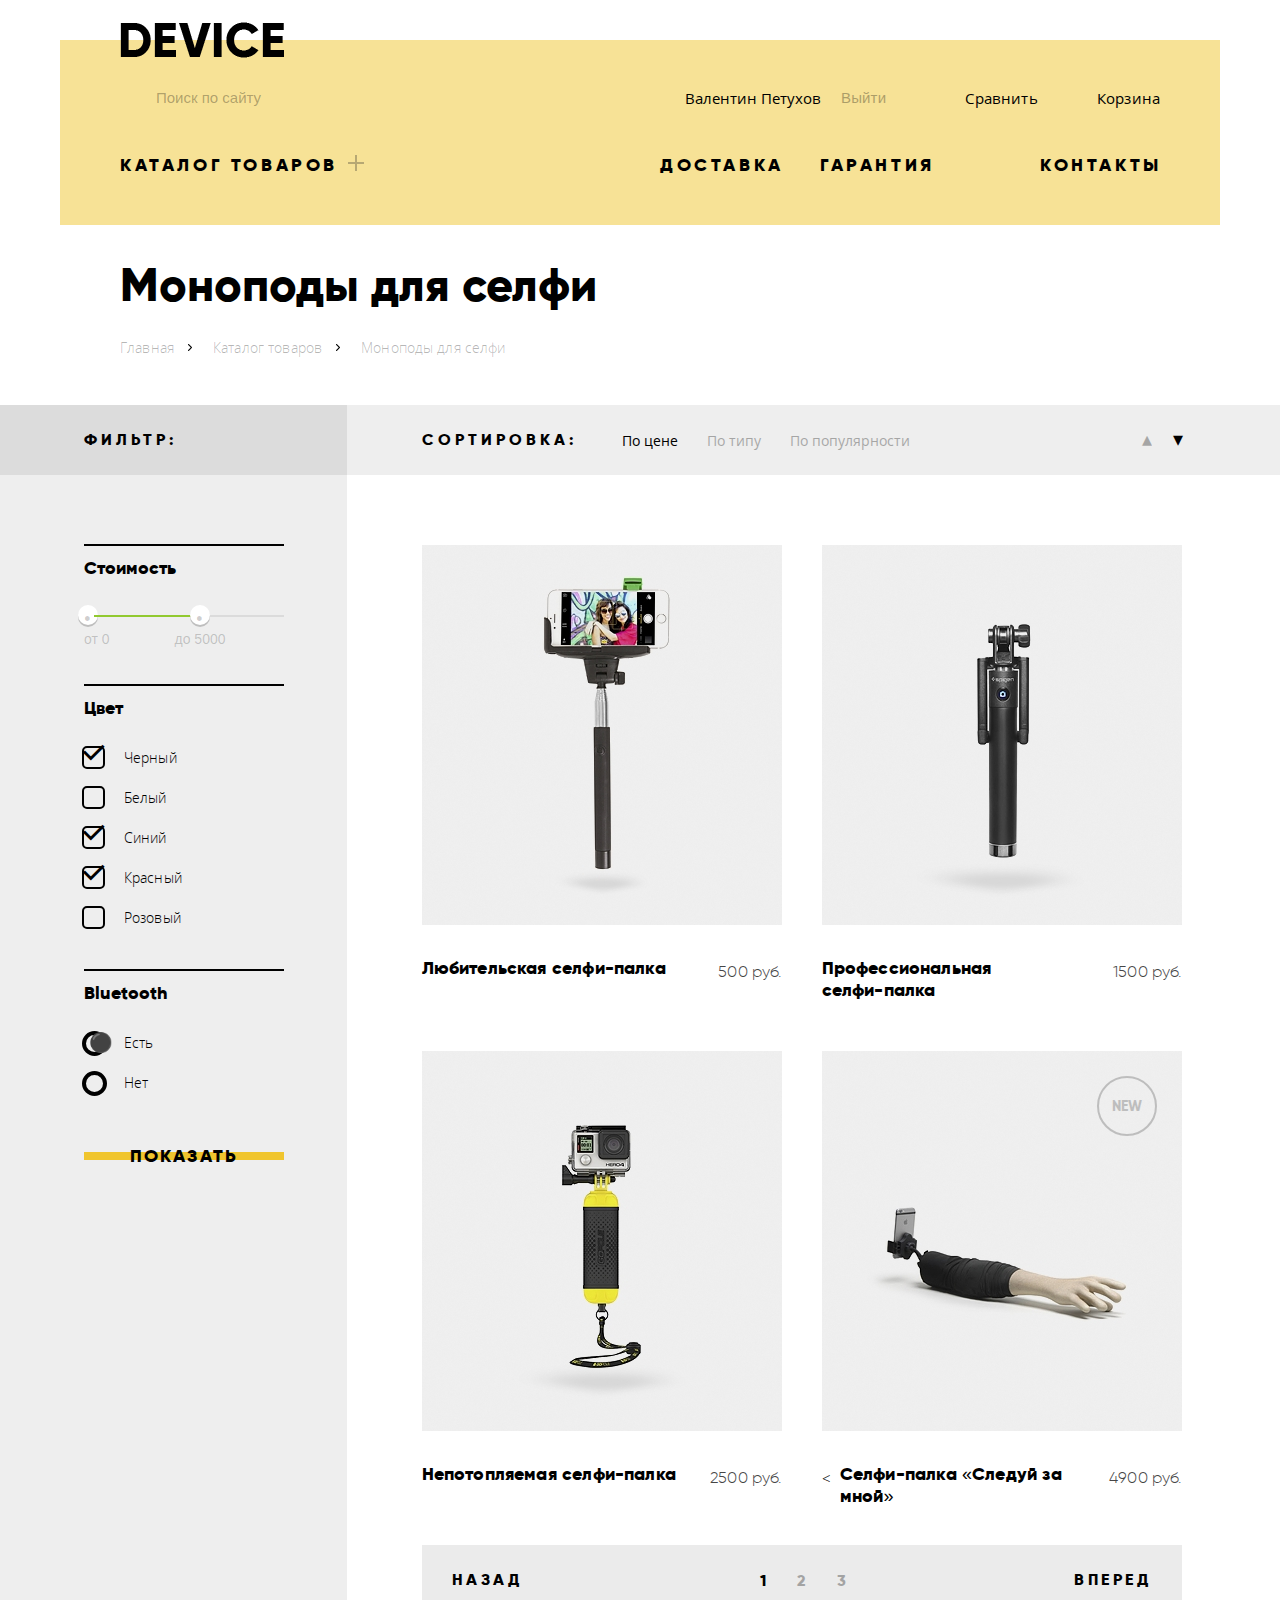
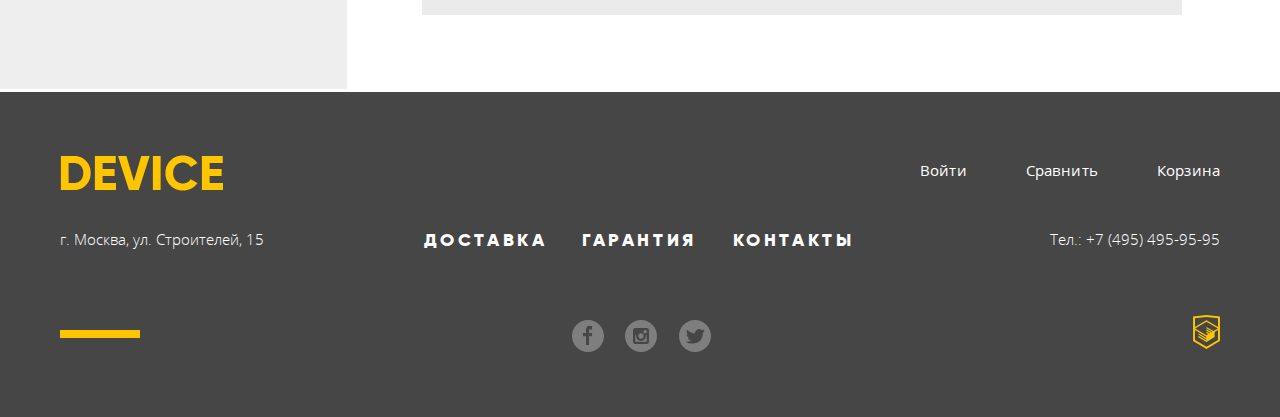
==== catalog.html @ 15ab5bd0 "Подключен минифицированный файл." ====
<!DOCTYPE html>
<html lang="ru">

<head>
  <meta charset="utf-8">
  <link rel="stylesheet" href="css/normalize.css">
  <link rel="stylesheet" href="css/style.min.css">
  <title>Магазин гаджетов "Девайс" каталог</title>
</head>

<body>
  <header class="header">
    <div class="container">
      <div class="color-wrapper">
        <div class="header-logo">
          <a href="index.html" class="header-logo-link"><img class="header-logo-image" src="img/logo.png" width="164" height="36" alt="Магазин Девайс"></a>
        </div>
        <form class="header-search-form" method="get" action="https://echo.htmlacademy.ru">
          <label class="header-search-label visually-hidden">Поиск по сайту</label>
          <input class="header-search-input" type="text" value="" title="Поле ввода для поиска по сайту" placeholder="Поиск по сайту">
          <button class="button header-search-button" type="submit" title="Поиск по сайту">Найти</button>
        </form>
        <div class="user-navigation">
          <a class="user-profile" href="profile.html">Валентин Петухов</a>
          <button class="button button-logout" type="button">Выйти</button>
          <a class="button button-compare" href="compare.html">Сравнить</a>
          <a class="button button-cart" href="cart.html">Корзина</a>
        </div>
        <nav class="navigation">
          <div class="catalog" title="Категории товаров">
            <button class="button catalog-button" type="button">Каталог товаров</button>
            <div class="catalog-wrapper">
              <ul class="catalog-list">
                <li class="catalog-item">
                  <a class="catalog-item-link" href="vr.html">Виртуальная реальность</a>
                </li>
                <li class="catalog--item">
                  <a class="catalog-item-link" href="catalog.html">Моноподы для селфи</a>
                </li>
                <li class="catalog-item">
                  <a class="catalog-item-link" href="action-cameras.html">Экшн-камеры</a>
                </li>
              </ul>
              <ul class="catalog-list">
                <li class="catalog-item">
                  <a class="catalog-item-link" href="fitness.html">Фитнес-браслеты</a>
                </li>
                <li class="catalog-item">
                  <a class="catalog-item-link" href="smart-watch.html">Умные часы</a>
                </li>
              </ul>
              <ul class="catalog-list">
                <li class="catalog-item">
                  <a class="catalog-item-link" href="Kvadrocopters.html">Квадрокоптеры</a>
                </li>
              </ul>
            </div>
          </div>

          <ul class="navigation-list">
            <li class="navigation-item">
              <a class="navigation-item-link" href="delivery.html">Доставка</a>
            </li>
            <li class="navigation-item">
              <a class="navigation-item-link" href="guaranties.html">Гарантия</a>
            </li>
            <li class="navigation-item">
              <a class="navigation-item-link" href="contacts.html">Контакты</a>
            </li>
          </ul>
        </nav>
      </div>
    </div>
  </header>

  <main class="main">
    <div class="container-inner">
      <div class="headling-breadcrumbs">
        <h1 class="visually-hidden">Каталог товаров</h1>
        <h2 class="main-catalog-title">Моноподы для селфи</h2>
        <div class="breadcrumbs">
          <ul class="breadcrumbs-list">
            <li class="breadcrumbs-item">
              <a class="breadcrumbs-link" href="index.html">Главная</a>
            </li>
            <li class="breadcrumbs-item">
              <a class="breadcrumbs-link" href="catalog-products.html">Каталог товаров</a>
            </li>
            <li class="breadcrumbs-item">
              <a class="breadcrumbs-link">Моноподы для селфи</a>
            </li>
          </ul>
        </div>
      </div>
    </div>
    <div class="catalog-inner-container">
      <div class="catalog-inner-wrapper">
        <section class="filter">
          <h2 class="visually-hidden">Фильтр товаров по характеристикам</h2>
          <p class="filter-title">Фильтр:</p>
          <div class="filter-wrapper">
            <form class="filter-form" action="https://echo.htmlacademy.ru">
              <fieldset class="filter-range">
                <legend class="filter-cost">
                  Стоимость
                </legend>
                <button class="button-range button-range-start" type="button">от 0</button>
                <button class="button-range button-range-end" type="button">до 5000</button>
              </fieldset>

              <fieldset class="filter-colors">
                <legend class="filter-feature">Цвет</legend>
                <ul class="filter-colors-list">
                  <li class="filter-colors-item">
                    <input class="filter-colors-input visually-hidden" type="checkbox" id="black" name="color-black" checked>
                    <label class="filter-colors-label" for="black">Черный</label>
                  </li>
                  <li class="filter-colors-item">
                    <input class="filter-colors-input visually-hidden" type="checkbox" id="white" name="color-white">
                    <label class="filter-colors-label" for="white">Белый</label>
                  </li>
                  <li class="filter-colors-item">
                    <input class="filter-colors-input visually-hidden" type="checkbox" id="blue" name="color-blue" checked>
                    <label class="filter-colors-label" for="blue">Синий</label>
                  </li>
                  <li class="filter-colors-item">
                    <input class="filter-colors-input visually-hidden" type="checkbox" id="red" name="color-red" checked>
                    <label class="filter-colors-label" for="red">Красный</label>
                  </li>
                  <li class="filter-colors-item">
                    <input class="filter-colors-input visually-hidden" type="checkbox" id="pink" name="color-pink">
                    <label class="filter-colors-label" for="pink">Розовый</label>
                  </li>
                </ul>
              </fieldset>

              <fieldset class="filter-bluetooth">
                <legend class="filter-feature">Bluetooth</legend>
                <ul class="filter-bt-list">
                  <li class="filter-bt-item">
                    <input class="filter-bt-input visually-hidden" type="radio" id="bt-yes" name="bt" value="yes" checked>
                    <label class="filter-bt-label" for="bt-yes">Есть</label>
                  </li>
                  <li class="filter-bt-item">
                    <input class="filter-bt-input visually-hidden" type="radio" id="bt-no" name="bt" value="no">
                    <label class="filter-bt-label" for="bt-no">Нет</label>
                  </li>
                </ul>
              </fieldset>
              <button class="filter-button button detail-button" type="submit">Показать</button>
            </form>
          </div>
        </section>

        <section class="ranking">
          <h2 class="visually-hidden">Сортировка товаров по условиям</h2>
          <div class="ranking-wrapper">
            <p class="ranking-title">Сортировка:</p>
            <ul class="ranking-list">
              <li class="ranking-item">
                <a class="ranking-link use-range" href="range-cost.php">По цене</a>
              </li>
              <li class="ranking-item">
                <a class="ranking-link" href="range-type.php">По типу</a>
              </li>
              <li class="ranking-item">
                <a class="ranking-link" href="range-popular.php">По популярности</a>
              </li>
            </ul>
            <ul class="ranking-list-type">
              <li class="ranking-item ranking-type-item">
                <a class="ranking-link" href="sort-up.php">&blacktriangle;</a>
              </li>
              <li class="ranking-item ranking-type-item">
                <a class="ranking-link use-range" href="sort-down.php">&blacktriangledown;</a>
              </li>
            </ul>
          </div>
          <div class="products-cards-list">
            <div class="product-card">
              <div class="product-photo-container">
                <img class="product-photo-image" src="img/item-1.jpg" width="360" height="380" alt="Любительская селфи-палка">
                <ul class="product-to-container">
                  <li class="product-item-button">
                    <button type="button" class="product-to-cart button detail-button">В корзину</button>
                  </li>
                  <li class="product-item-button">
                    <button type="button" class="product-to-range button">Добавить к сравнению</button>
                  </li>
                </ul>
              </div>
              <div class="product-link">
                <a class="product-name" href="amateur-selfie-st.html">Любительская селфи-палка</a>
                <strong class="product-cost" title="Цена:">500 руб.</strong>
              </div>
            </div>

            <div class="product-card">
              <div class="product-photo-container">
                <img class="product-photo-image" src="img/item-2.jpg" width="360" height="380" alt="Профессиональная селфи-палка">
                <ul class="product-to-container">
                  <li class="product-item-button">
                    <button type="button" class="product-to-cart button detail-button">В корзину</button>
                  </li>
                  <li class="product-item-button">
                    <button type="button" class="product-to-range button">Добавить к сравнению</button>
                  </li>
                </ul>
              </div>
              <div class="product-link" href="pro-slefie-st.html">
                <a class="product-name" href="pro-selfie-st.html">Профессиональная <br>селфи-палка</a>
                <strong class="product-cost" title="Цена:">1500 руб.</strong>
              </div>
            </div>

            <div class="product-card">
              <div class="product-photo-container">
                <img class="product-photo-image" src="img/item-3.jpg" width="360" height="380" alt="Непотопляемая селфи-палка">
                <ul class="product-to-container">
                  <li class="product-item-button">
                    <button type="button" class="product-to-cart button detail-button">В корзину</button>
                  </li>
                  <li class="product-item-button">
                    <button type="button" class="product-to-range button">Добавить к сравнению</button>
                  </li>
                </ul>
              </div>
              <div class="product-link" href="water-selfie-st.html">
                <a class="product-name" href="water-selfie-st.html">Непотопляемая селфи-палка</a>
                <strong class="product-cost" title="Цена:">2500 руб.</strong>
              </div>
            </div>

            <div class="product-card product-new">
              <div class="product-photo-container">
                <img class="product-photo-image" src="img/item-4.jpg" width="360" height="380" alt="Селфи-палка Следуй за мной">
                <ul class="product-to-container">
                  <li class="product-item-button">
                    <button type="button" class="product-to-cart button detail-button">В корзину</button>
                  </li>
                  <li class="product-item-button">
                    <button type="button" class="product-to-range button">Добавить к сравнению</button>
                  </li>
                </ul>
              </div>
              <div class="product-link" href="hand-selfie-st.html">
                <<a class="product-name" href="hand-selfie-st.html">Селфи-палка &#171;Следуй за мной&#187;</a>
                <strong class="product-cost" title="Цена:">4900 руб.</strong>
              </div>
            </div>
          </div>

          <div class="paginator">
            <a class="paginator-prev" href="prev-page.php" title="Перейти на предыдущую страницу">Назад</a>
            <ul class="paginator-pages">
              <li class="paginator-page page-one">
                <a href="selfie-catalog-1.php">1</a>
              </li>
              <li class="paginator-page page-two">
                <a href="selfie-catalog-2.php">2</a>
              </li>
              <li class="paginator-page page-three">
                <a href="selfie-catalog-3.php">3</a>
              </li>
            </ul>
            <a class="paginator-next" href="next-page.php" title="Перейти на следующую страницу">Вперед</a>
          </div>
        </section>
      </div>
    </div>

  </main>
  <footer class="footer">
    <div class="container">
      <div class="footer-user-navigation">
        <img class="logo-img-yellow" src="img/logo-yellow.png" width="163" height="36" alt="Магазин Девайс">
        <ul class="footer-user-navigation-list">
          <li class="footer-user-navigation-item"><a class="button button-login" href="login.html">Войти</a></li>
          <li class="footer-user-navigation-item"><a class="button button-compare" href="compare.html">Сравнить</a></li>
          <li class="footer-user-navigation-item"><a class="button button-cart" href="cart.html">Корзина</a></li>
        </ul>
      </div>

      <div class="footer-contacts-services">
        <span class="footer-adress">г. Москва, ул. Строителей, 15</span>
        <ul class="footer-service-navigation-list">
          <li class="footer-service-navigation-item"><a class="navigation-link" href="delivery.html">Доставка</a></li>
          <li class="footer-service-navigation-item"><a class="navigation-link" href="guaranties.html">Гарантия</a></li>
          <li class="footer-service-navigation-item"><a class="navigation-link" href="contacts.html">Контакты</a></li>
        </ul>
        <span class="footer-phone">Тел.: +7 (495) 495-95-95</span>
      </div>

      <section class="footer-social">
        <h2 class="social-title visually-hidden">Мы в соц. сетях</h2>
        <ul class="social-items">
          <li class="social-item">
            <a class="social-link" href="#"><svg xmlns="http://www.w3.org/2000/svg" width="32" height="32" viewBox="0 0 32 32"><path fill="#FFF" d="M16 0C7.164 0 0 7.163 0 16s7.164 16 16 16c8.837 0 16-7.164 16-16S24.837 0 16 0zm4.062 9.455h-3.021v3.444h3.021v3.445h-3.021v8.61H14.02v-8.61H11v-3.445h3.021V9.455c0-1.902 1.353-3.445 3.021-3.445h3.021v3.445z"/></svg><span class="visually-hidden">facebook</span></a>
          </li>
          <li class="social-item">
            <a class="social-link" href="#"><svg xmlns="http://www.w3.org/2000/svg" width="32" height="32" viewBox="0 0 32 32"><g fill="#FFF"><path d="M20.916 16a4.938 4.938 0 1 1-9.877 0c0-.394.051-.773.138-1.14h-.897v6.838h11.396V14.86h-.897c.086.367.137.746.137 1.14z"/><path d="M15.978 18.659c1.466 0 2.659-1.193 2.659-2.659s-1.193-2.659-2.659-2.659c-1.466 0-2.659 1.193-2.659 2.659s1.192 2.659 2.659 2.659zM18.637 10.302h3.039v3.039h-3.039z"/><path d="M16 0C7.164 0 0 7.164 0 16c0 8.837 7.164 16 16 16 8.837 0 16-7.163 16-16 0-8.836-7.163-16-16-16zm7.955 21.698a2.285 2.285 0 0 1-2.279 2.279H10.279A2.285 2.285 0 0 1 8 21.698V10.302a2.286 2.286 0 0 1 2.279-2.279h11.396a2.286 2.286 0 0 1 2.279 2.279v11.396z"/></g></svg><span class="visually-hidden">instagram</span></a>
          </li>
          <li class="social-item">
            <a class="social-link" href="#"><svg xmlns="http://www.w3.org/2000/svg" width="32" height="32" viewBox="0 0 32 32"><path fill="#FFF" d="M16 0C7.164 0 0 7.164 0 16c0 8.837 7.164 16 16 16 8.837 0 16-7.163 16-16 0-8.836-7.163-16-16-16zm7.944 12.809c-.251 6.516-3.463 10.832-10.992 10.702h-.486c-.447 0-4.543-.443-5.344-1.823 2.479.19 4.247-.406 5.12-1.136-1.048-.289-2.923-.461-3.251-2.848.384.104.618.221 1.299.113-1.307-.824-2.758-1.519-2.679-3.643.311.317 1.164.518 1.46.457-.768-.233-2.149-3.244-.974-4.781 1.984 1.79 4.075 3.482 7.804 3.643.227-2.214 1.24-3.699 3.168-4.325 1.84-.479 3.255.26 3.901 1.138.737-.224 1.453-.466 2.193-.685-.004.833-.569 1.463-.935 1.709.747.165 1.423-.475 1.423-.475-.184.963-1.094 1.725-1.707 1.954z"/></svg><span class="visually-hidden">twiter</span></a>
          </li>
        </ul>
        <a class="social-link-htmlAcademy" href="https://htmlacademy.ru/intensive/htmlcss"><img class="social-image-htmlAcademy" width="27" height="34" src="img/logo-html.svg" alt="Лендинг интенсива «Базовый HTML и CSS в htmlAcademy"></a>
      </section>
    </div>
  </footer>
</body>

</html>
---- css/style.min.css ----
.filter,.footer .container,.services-content{-webkit-box-direction:normal}@font-face{font-weight:400;font-style:normal;font-family:'open sans';src:url(../fonts/web/opensans.woff2) format('woff2');src:url(../fonts/web/opensans.woff) format('woff')}@font-face{font-weight:300;font-style:normal;font-family:'open sans';src:url(../fonts/web/opensanslight.woff2) format('woff2');src:url(../fonts/web/opensanslight.woff) format('woff')}@font-face{font-weight:400;font-style:normal;font-family:Gilroy-ExtraBold;src:url(../fonts/web/gilroyextrabold.woff2) format('woff2');src:url(../fonts/web/gilroyextrabold.woff) format('woff')}@font-face{font-weight:300;font-style:normal;font-family:Gilroy-Light;src:url(../fonts/web/gilroylight.woff2) format('woff2');src:url(../fonts/web/gilroylight.woff) format('woff')}html{-webkit-box-sizing:border-box;box-sizing:border-box}*,:after,:before{-webkit-box-sizing:inherit;box-sizing:inherit}body{min-width:1200px;font-weight:300;font-size:15px;font-family:'open sans',Arial,sans-serif;line-height:30px}a{background-position:0 16px;color:#000;text-decoration:none}a:hover{opacity:.6}a:focus{opacity:.3}a:hover.detail-button{opacity:1}ul{list-style:none}.visually-hidden{position:absolute;overflow:hidden;clip:rect(0 0 0 0);margin:-1px;padding:0;width:1px;height:1px;border:0}.detail-button,.filter-title,.navigation-link,.paginator,.product-new::after,.ranking-title{text-transform:uppercase}.button{position:relative;padding:0;border:none;background-color:transparent;background-position:center;letter-spacing:.15px;line-height:36px;cursor:pointer}.detail-button{position:relative;z-index:1;display:block;margin-bottom:10px;padding:5px;min-width:220px;text-align:center;word-wrap:break-word;letter-spacing:2.15px;font-weight:400;font-size:18px;font-family:Gilroy-ExtraBold,'Arial Bold',sans-serif}.detail-button:before{position:absolute;top:0;right:0;bottom:0;left:0;z-index:-1;margin:auto;width:100%;height:8px;background:#f0c52e;content:''}.detail-button:hover::before{padding-top:5px;padding-bottom:5px;height:40px;background-repeat:repeat}.detail-button:active{color:rgba(0,0,0,.3)}.header{margin-top:40px}.color-wrapper,.container{display:-webkit-box;display:-ms-flexbox;display:flex;-ms-flex-wrap:wrap;flex-wrap:wrap;-webkit-box-pack:justify;-ms-flex-pack:justify;justify-content:space-between;margin:0 auto;padding-right:20px;padding-left:20px;min-height:170px;width:1200px}.color-wrapper{width:1160px;background-color:rgba(240,197,46,.5)}.header-logo{margin-top:-18px;margin-bottom:-20px;margin-left:40px;width:100%}.header-search-form{position:relative;margin-left:40px;min-width:440px}.header-search-input{padding-top:2px;padding-left:36px;height:42px;border:none;border-bottom:2px solid transparent;background-color:rgba(240,197,46,0);font-family:'open sans light',Arial,sans-serif;line-height:30px}.catalog-button,.navigation-list,.slide-tagline{font-weight:400;font-family:Gilroy-ExtraBold,'Arial Bold',sans-serif}.header-search-form::before{position:absolute;top:8px;left:3px;content:url('data:image/svg+xml;utf8, <svg xmlns="http://www.w3.org/2000/svg" width="16" height="16" viewBox="0 0 16 16"><path fill="#272525" d="M15.7 14.3l-3.104-3.104A6.979 6.979 0 0 0 14 7a7 7 0 1 0-7 7 6.963 6.963 0 0 0 4.193-1.404L14.3 15.7c.185.184.38.3.7.3a1 1 0 0 0 1-1 .93.93 0 0 0-.3-.7zM2 7c0-2.762 2.238-5 5-5s5 2.238 5 5-2.238 5-5 5-5-2.238-5-5z"/></svg>')}.header-search-input:focus{width:412px;outline:0;border:none;border-bottom:2px solid #000}.header-search-input::-webkit-input-placeholder{color:rgba(0,0,0,.3)}.header-search-input:hover::-webkit-input-placeholder{color:rgba(0,0,0,.6)}.header-search-input:focus::-webkit-input-placeholder{color:rgba(0,0,0,1)}.header-search-button{opacity:0}.header-search-input:focus+.header-search-button{position:absolute;top:-5px;margin-left:0;width:83px;height:47px;border:2px solid #000;color:#000;opacity:1}.header-search-input:focus+.header-search-button:hover{background-color:#000;color:#fff;opacity:1}.header-search-input:focus+.header-search-button:active{background-color:#000;color:rgba(255,255,255,.3);opacity:1}.user-navigation{display:-webkit-box;display:-ms-flexbox;display:flex;-ms-flex-line-pack:start;align-content:flex-start;-webkit-box-align:start;align-items:flex-start;-ms-flex-align:start;-ms-flex-preferred-size:100px;flex-basis:100px;-ms-flex-wrap:wrap;flex-wrap:wrap;-webkit-box-pack:justify;-ms-flex-pack:justify;justify-content:space-between;margin-top:3px;margin-right:40px;min-width:475px}.button-login{-webkit-box-flex:4;-ms-flex-positive:4;flex-grow:4}.user-profile{margin-top:3px;margin-right:20px}.button-logout{-webkit-box-flex:1;-ms-flex-positive:1;flex-grow:1;margin-right:20px;opacity:.3}.button-compare{display:block;-webkit-box-flex:1;-ms-flex-positive:1;flex-grow:1;height:36px}.button-cart,.button-compare,.button-login,.button-logout,.user-profile{position:relative;text-align:left;font-weight:400}.button-login::before,.user-profile::before{position:absolute;left:-25px;content:url('data:image/svg+xml;utf8, <svg xmlns="http://www.w3.org/2000/svg" width="13" height="12" viewBox="0 0 13 12"><path fill="#272525" d="M.032 12h12.937c-.163-2.643-2.074-4.837-4.671-5.543a3.47 3.47 0 0 0 1.687-2.972 3.485 3.485 0 0 0-6.97 0c0 1.264.68 2.361 1.688 2.972C2.106 7.163.194 9.357.032 12z"/></svg>')}.footer .button-login::before{content:url('data:image/svg+xml;utf8, <svg xmlns="http://www.w3.org/2000/svg" width="13" height="12" viewBox="0 0 13 12"><path fill="#ffc600" d="M.032 12h12.937c-.163-2.643-2.074-4.837-4.671-5.543a3.47 3.47 0 0 0 1.687-2.972 3.485 3.485 0 0 0-6.97 0c0 1.264.68 2.361 1.688 2.972C2.106 7.163.194 9.357.032 12z"/></svg>')}.button-compare::before{position:absolute;left:-20px;content:url('data:image/svg+xml;utf8, <svg xmlns="http://www.w3.org/2000/svg" width="10" height="10" viewBox="0 0 10 10"><path fill="#272525" d="M8 2h1.984v8H8zM0 3h1.984v7H0zM4 0h2v10H4z"/></svg>')}.footer .button-compare::before{position:absolute;left:-18px;content:url('data:image/svg+xml;utf8, <svg xmlns="http://www.w3.org/2000/svg" width="10" height="10" viewBox="0 0 10 10"><path fill="#ffc600" d="M8 2h1.984v8H8zM0 3h1.984v7H0zM4 0h2v10H4z"/></svg>')}.button-cart::before{position:absolute;left:-20px;content:url('data:image/svg+xml;utf8, <svg xmlns="http://www.w3.org/2000/svg" width="13" height="12" viewBox="0 0 12 12"><path fill="#272525" d="M11.864 3.017a.429.429 0 0 0-.327-.154H9.225V4.09c0 .563-.484 1.022-1.08 1.022-.594 0-1.078-.458-1.078-1.022V2.863H4.909V4.09c0 .563-.485 1.022-1.08 1.022-.595 0-1.078-.458-1.078-1.022V2.863H.438a.43.43 0 0 0-.327.154.472.472 0 0 0-.108.358l.776 7.134c.015.806.642 1.455 1.411 1.455h7.595c.77 0 1.396-.649 1.411-1.455l.776-7.134a.476.476 0 0 0-.108-.358z"/><path fill="#272525" d="M3.829 4.499c.239 0 .433-.184.433-.409V1.84c0-.632.672-1.022 1.295-1.022h1.079c.655 0 1.078.401 1.078 1.022v2.25c0 .225.194.409.431.409.239 0 .433-.184.433-.409V1.84C8.577.773 7.761 0 6.636 0H5.557c-1.19 0-2.159.826-2.159 1.84v2.25c0 .225.194.409.431.409z"/></svg>')}.footer .button-cart::before{position:absolute;left:-18px;content:url('data:image/svg+xml;utf8, <svg xmlns="http://www.w3.org/2000/svg" width="13" height="12" viewBox="0 0 12 12"><path fill="#ffc600" d="M11.864 3.017a.429.429 0 0 0-.327-.154H9.225V4.09c0 .563-.484 1.022-1.08 1.022-.594 0-1.078-.458-1.078-1.022V2.863H4.909V4.09c0 .563-.485 1.022-1.08 1.022-.595 0-1.078-.458-1.078-1.022V2.863H.438a.43.43 0 0 0-.327.154.472.472 0 0 0-.108.358l.776 7.134c.015.806.642 1.455 1.411 1.455h7.595c.77 0 1.396-.649 1.411-1.455l.776-7.134a.476.476 0 0 0-.108-.358z"/><path fill="#ffc600" d="M3.829 4.499c.239 0 .433-.184.433-.409V1.84c0-.632.672-1.022 1.295-1.022h1.079c.655 0 1.078.401 1.078 1.022v2.25c0 .225.194.409.431.409.239 0 .433-.184.433-.409V1.84C8.577.773 7.761 0 6.636 0H5.557c-1.19 0-2.159.826-2.159 1.84v2.25c0 .225.194.409.431.409z"/></svg>')}.header .button:hover{opacity:.6}.header .button:focus{border:none}.header .button:active{outline:0;border:none;opacity:.3}.catalog:hover .catalog-wrapper{position:absolute;left:-60px;z-index:1;display:-webkit-box;display:-ms-flexbox;display:flex;padding-left:60px;min-width:1160px;background-color:#f7e296}.catalog,.slide{position:relative}.catalog{-webkit-box-flex:1;-ms-flex-preferred-size:auto;flex-basis:auto;-ms-flex-positive:1;flex-grow:1;margin-left:40px;width:250px}.catalog-wrapper{display:none;min-width:1100px;min-height:160px}.catalog-list{margin-right:55px;padding:0;letter-spacing:.15px;line-height:36px}.catalog-button,.navigation-list{padding:0;color:#000;text-transform:uppercase;letter-spacing:3.6px;font-size:18px}.catalog-button{margin:0;line-height:12px}.catalog-button::after{margin-left:10px;width:16px;height:16px;content:url(../img/plus.svg);opacity:.3}.slide-tagline::before,.slide::before{content:''}.navigation{display:-webkit-box;display:-ms-flexbox;display:flex;-ms-flex-wrap:wrap;flex-wrap:wrap;-webkit-box-pack:end;-ms-flex-pack:end;justify-content:flex-end;width:1200px}.navigation-list{display:-webkit-box;display:-ms-flexbox;display:flex;-ms-flex-wrap:wrap;flex-wrap:wrap;-webkit-box-pack:justify;-ms-flex-pack:justify;justify-content:space-between;margin:0 20px 0 auto}.navigation-item{width:140px}.navigation-item-link{display:block;height:auto}.navigation-item:nth-child(2n){margin-right:80px;margin-left:20px}.sliders-container{position:relative;margin:20px auto 95px;width:1040px}.slider-switch-container{position:absolute;right:24px;bottom:128px;min-width:80px}.slide{display:none}.product-categories,.slide-active{display:-webkit-box;display:-ms-flexbox;display:flex}.slide::before{position:absolute;top:-20px;left:-60px;z-index:-1;display:block;width:1160px;height:130px;background-color:rgba(240,197,46,.5)}.slide-description,.slide-link{display:inline-block;vertical-align:middle}.slide-container{-webkit-box-flex:1;-ms-flex:1;flex:1;margin-right:40px}.slide-wrapper{position:relative;width:500px}.slide-tagline{margin-top:75px;margin-bottom:17px;letter-spacing:.17px;font-size:47px;line-height:normal}.slide-tagline::before{position:absolute;top:35px;left:0;width:100px;height:8px;background-color:#fff}.slide-tagline::after{position:absolute;top:-35px;right:-12px;z-index:-1;color:#fff;font-size:179px}.slide-description,.slide-ttx-property{color:#464646;word-wrap:break-word;font-weight:300}.slide-selfie .slide-tagline::after{content:'01'}.slide-watch .slide-tagline::after{content:'02'}.slide-copter .slide-tagline::after{content:'03'}.slide-description{margin-top:0;margin-bottom:43px;width:500px;letter-spacing:.15px;font-size:15px;font-family:'open sans',Arial,sans-serif;line-height:30px;text-align:left}.slide-link{margin:0;text-align:center}.slide-ttx-table{margin-top:55px;table-layout:fixed}.slide-ttx-value{padding-bottom:15px;word-wrap:break-word;letter-spacing:.36px;font-weight:300;font-size:36px;font-family:Gilroy-Light,Arial,sans-serif}.product-categories-name,.services-content-title{font-family:Gilroy-ExtraBold,'Arial Bold',sans-serif}.slide-ttx-property{width:155px;letter-spacing:.13px;font-size:13px;line-height:20px}.slide-ttx-property:nth-child(2),.slide-ttx-value:nth-child(2){width:135px}.slider-switch-item{display:none}.slider-switch-label,.slider-switch-label::before{display:inline-block;width:12px;height:12px;text-align:left;vertical-align:middle}.slider-switch-label{position:relative;top:-20px;z-index:2;margin-right:18px}.slider-switch-label:last-child{margin-right:-4px}.slider-switch-label::before{position:absolute;top:0;left:0;margin-bottom:20px;margin-left:2px;border:1px solid #000;border-radius:50%;background-color:transparent;content:'';cursor:pointer}.slider-switch-item:checked+.slider-switch-label::before{border:4px double #000}.product-categories{display:-webkit-box;display:-ms-flexbox;display:flex;-webkit-box-pack:justify;-ms-flex-pack:justify;justify-content:space-between;margin-bottom:170px;width:1160px}.card-image-wrapper,.services .wrapper{display:-webkit-box;display:-ms-flexbox}.product-categories-name{margin-top:35px;width:160px;color:#000;font-weight:400;font-size:18px;line-height:20px}.card-image-wrapper{display:flex;-webkit-box-align:center;align-items:center;-ms-flex-align:center;-webkit-box-pack:center;-ms-flex-pack:center;justify-content:center;width:160px;height:160px;background-color:rgba(240,197,46,.5);vertical-align:middle;text-align:center}.product-categories-card-link:nth-child(3) .card-image-wrapper{-webkit-box-align:end;align-items:flex-end;-ms-flex-align:end;vertical-align:bottom}.product-categories-card-link:active .product-categories-card-image{opacity:.3}.img-dji:hover,.img-gop:hover,.img-spg:hover,.img-viv:hover,.product-categories-card-link:focus,.product-categories-card-link:hover{opacity:1}.product-categories-card-link:focus .card-image-wrapper,.product-categories-card-link:hover .card-image-wrapper{background-color:rgba(240,197,46,1)}.services{min-width:1160px;background-color:#e5e5e5}.services .wrapper{display:flex;margin:0 auto 90px;min-height:288px;width:1160px}.brands-items,.services-content{display:-webkit-box;display:-ms-flexbox}.brands{-webkit-box-flex:1;-ms-flex-preferred-size:auto;flex-basis:auto;-ms-flex-positive:1;flex-grow:1}.services-list{margin:-100px 115px 70px 0;padding:0;min-height:319px;width:285px;border-right:8px solid #000}.services-item{margin:0;width:160px}.services-button{min-width:160px;padding-top:2px;padding-bottom:2px;margin-bottom:24px}.services-item:first-child{margin-top:80px}.active-label,.services-button:hover{padding-right:118px;padding-left:10px;width:277px;background-color:#000;color:#f7e184;letter-spacing:3.8px}.active-label.detail-button::before,.services-button:hover.detail-button::before{background-color:#000;content:''}.services-content{position:relative;display:flex;-webkit-box-flex:1;-ms-flex:1;flex:1;-webkit-box-orient:vertical;-ms-flex-direction:column;flex-direction:column;margin-top:-65px}.services-content-block::before{position:absolute;right:65px;bottom:130px}.services-content-block__delivery::before{content:url('data:image/svg+xml;utf8, <svg xmlns="http://www.w3.org/2000/svg" width="136" height="164" viewBox="0 0 136 164"><g fill="#FFF"><path d="M93.133 38.767c8.121 0 14.945-5.542 16.9-13.049l5.467.814a2.159 2.159 0 0 0 2.451-1.816 2.157 2.157 0 0 0-1.816-2.451l-5.541-.825c.002-.046.004-.091.004-.138 0-.182-.006-.362-.014-.542 0 0-.451-6.518-1.074-9.237-.621-2.719-2.535-3.296-2.535-3.296-9.77-2.212-19.772-2.438-22.375-2.438s-3.158 1.332-3.158 1.332l-3.15 4.996-.01-.003c-.076.122-.146.245-.219.368l-.027.043a17.387 17.387 0 0 0-2.367 8.777c-.001 9.646 7.819 17.465 17.464 17.465zM131.535 78.076v-.002l-26.742-2.168-9.246-21.112s-.461-2.774-6.008-8.476c-5.549-5.702-16.799-3.39-16.799-3.39s-23.886 4.469-31.745 6.318c-7.86 1.85-8.168 9.863-8.168 9.863l-.632 4.519-15.178-2.941a3.012 3.012 0 0 0-3.516 2.374L6.09 101.303a3.008 3.008 0 0 0 2.375 3.516l51.196 9.923c.115.022.23.024.346.033h.002c-.728.104-1.291-.035-1.291-.035l-9.4-1.849-3.082 17.105-23.56 20.363a7.43 7.43 0 1 0 9.857 11.086s27.725-22.05 29.575-23.591c1.85-1.54 2.773-3.853 2.773-3.853s4.541-13.948 5.779-16.874c.848-2.004 4.932-1.079 4.932-1.079l22.885 8.631 7.615 29.062c.082.63.242 1.234.473 1.804h.002a7.428 7.428 0 0 0 14.112-4.512c-.842-4.965-4.604-27.046-5.561-31.826-1.078-5.394-4.621-6.934-4.621-6.934s-21.268-11.558-22.654-12.329c-1.387-.77-1.078-2.774-1.078-2.774l3.93-14.331 2.773 5.856s1.619 3.274 4.084 3.391l33.357.82a7.43 7.43 0 0 0 7.43-7.431 7.43 7.43 0 0 0-6.804-7.399zM60.104 62.807l-1.789 5.88 9.898 1.919-20.214-3.917.548-2.496 11.557-1.386zm-2.249 45.473l-45.304-8.781 6.27-32.353 12.542 2.431-1.618 11.567-.64 4.406c-.005.026-.008.056-.012.082l-.018.127h.002a7.43 7.43 0 0 0 7.367 8.38 7.428 7.428 0 0 0 7.368-8.366l2.901-13.223 17.413 3.374-6.271 32.356zM25.05 17.008h38.027c1.1 0 2-.896 2-1.99 0-1.094-.9-1.99-2-1.99H25.05c-1.1 0-2 .896-2 1.99 0 1.094.9 1.99 2 1.99zM38.08 23.025c-1.1 0-2 .896-2 1.99 0 1.094.9 1.99 2 1.99h22.959c1.1 0 2-.896 2-1.99a2 2 0 0 0-2-1.99H38.08z"/></g><path fill="#3A3A3A" d="M87.098 32.732c8.121 0 14.945-5.542 16.9-13.049l5.467.814a2.159 2.159 0 0 0 2.451-1.816 2.157 2.157 0 0 0-1.816-2.451l-5.541-.825c.002-.046.004-.091.004-.138 0-.182-.006-.362-.014-.542 0 0-.451-6.518-1.074-9.237-.621-2.719-2.535-3.296-2.535-3.296C91.17-.02 81.168-.246 78.564-.246s-3.158 1.332-3.158 1.332l-3.15 4.996-.01-.003c-.076.121-.146.245-.219.368L72 6.49a17.387 17.387 0 0 0-2.367 8.777c0 9.646 7.82 17.465 17.465 17.465zM125.5 72.041v-.002l-26.742-2.168-9.246-21.112s-.461-2.774-6.008-8.476c-5.549-5.702-16.799-3.39-16.799-3.39S42.819 41.362 34.96 43.21c-7.86 1.85-8.168 9.863-8.168 9.863L23.71 75.109l-.64 4.406c-.005.026-.008.056-.012.082l-.018.127h.002a7.43 7.43 0 0 0 7.367 8.38 7.428 7.428 0 0 0 7.368-8.366l4.734-21.581 11.557-1.386-1.789 5.88 9.898 1.919a3.01 3.01 0 0 1 2.375 3.517L57.14 106.33a3.012 3.012 0 0 1-2.948 2.43c-.072 0-.146-.016-.22-.021-.728.104-1.291-.035-1.291-.035l-9.4-1.849-3.082 17.105-23.56 20.363a7.43 7.43 0 1 0 9.857 11.086s27.725-22.05 29.575-23.591c1.85-1.54 2.773-3.853 2.773-3.853s4.541-13.948 5.779-16.874c.848-2.004 4.932-1.079 4.932-1.079l22.885 8.631 7.615 29.062c.082.63.242 1.234.473 1.804h.002a7.428 7.428 0 0 0 14.112-4.512c-.842-4.965-4.604-27.046-5.561-31.826-1.078-5.394-4.621-6.934-4.621-6.934S83.193 94.682 81.807 93.91c-1.387-.77-1.078-2.774-1.078-2.774l3.93-14.331 2.773 5.856s1.619 3.274 4.084 3.391l33.357.82a7.43 7.43 0 0 0 .627-14.831z"/><path fill="#F0C42E" d="M53.971 108.739h.002c.073.006.147.021.22.021 1.407 0 2.671-1 2.948-2.43l7.412-38.243a3.01 3.01 0 0 0-2.375-3.517l-20.214-3.917-1.286 5.862 17.413 3.374-6.271 32.354-45.304-8.779 6.27-32.353 12.542 2.431.832-5.95-15.178-2.942a3.012 3.012 0 0 0-3.516 2.374L.055 95.268a3.008 3.008 0 0 0 2.375 3.516l51.196 9.923c.114.022.229.023.345.032z"/><path fill="#F0C52E" d="M59.042 8.982a2 2 0 0 1-2 1.99H19.015c-1.1 0-2-.896-2-1.99 0-1.094.9-1.99 2-1.99h38.027c1.1.001 2 .896 2 1.99zM57.004 18.98c0 1.094-.9 1.99-2 1.99h-22.96c-1.1 0-2-.896-2-1.99a2 2 0 0 1 2-1.99h22.959c1.101 0 2.001.896 2.001 1.99z"/></svg>')}.services-content-block__warranty::before{content:url('data:image/svg+xml;utf8, <svg xmlns="http://www.w3.org/2000/svg" width="171" height="195" viewBox="0 0 171 195"><g fill="#FFF"><path d="M77.694 174.636c-.104-.13-10.495-12.996-12.609-15.76-1.321-1.727-3.307-2.678-5.593-2.678-2.56 0-4.836 1.17-5.512 1.553l-5.486 2.743c-1.773-.479-5.587-1.95-9.28-6.268-3.284-3.839-3.261-8.986-3.086-11.099l5.893-5.893c3.093-2.717 2.452-6.516 1.246-8.431l-.219-.311s-12.862-16.221-14.666-18.498c-.989-1.249-2.475-1.938-4.184-1.938-2.849 0-5.879 1.975-6.756 2.592-10.885 7.749-11.586 14.562-11.631 15.313l-.024.414.074.409c6.412 35.726 26.026 51.137 35.453 58.543 1.148.901 2.14 1.681 2.854 2.306C50.731 193.38 57.93 194 60.721 194c2.375-.001 4.48-.405 6.089-1.171 4.366-2.078 9.425-8.01 10.872-9.778 2.501-3.059 1.283-6.599.168-8.208l-.156-.207zm-13.893 11.873c-.499.237-1.57.491-3.081.491-1.56 0-7.032-.334-11.944-4.632-.854-.747-1.913-1.579-3.139-2.543-8.694-6.83-26.729-21.001-32.78-53.684.289-.979 1.829-4.938 8.62-9.771a11.385 11.385 0 0 1 2.119-1.142l13.502 17.03-7.528 7.527-.203 1.055c-.081.422-1.911 10.409 4.527 17.937 6.286 7.349 13.25 8.667 14.583 8.856l1.082.154 7.644-3.823.218-.118c.281-.167 1.335-.648 2.071-.648.036 0 .065.001.088.003 2.149 2.8 11.105 13.897 12.5 15.624a.03.03 0 0 0 .004.01c-2.562 3.095-6.173 6.669-8.283 7.674zM137.85 65.824c5.512-5.177 7.156-11.975 5.033-20.783a2.502 2.502 0 0 0-4.103-1.272l-8.221 7.403c-1.438-.795-3.676-2.451-4.465-5.33l6.803-6.729a2.502 2.502 0 0 0 .104-3.446l-.186-.207a2.473 2.473 0 0 0-.678-.533c-.16-.086-3.988-2.116-8.824-2.116-4.709 0-8.859 1.921-12.002 5.556-6 6.938-4.557 15.042-3.543 18.471l-3.488 3.488-10.284-9.236 4.717-3.266L78.671 34.1 68.07 44.703l13.724 20.041 3.266-4.717 9.237 10.282-3.295 3.294c-1.5-.478-3.883-1.052-6.663-1.052-5.429 0-10.236 2.174-13.962 6.359-.271.329-6.599 8.165-2.751 18.621a2.501 2.501 0 0 0 3.993 1.019l8.295-7.259c1.323.567 3.622 2.08 4.659 5.925l-7.384 7.516a2.498 2.498 0 0 0 1.218 4.187c.11.025 2.724.623 6.175.623 6.84 0 12.112-2.271 15.245-6.567 3.363-4.613 4.094-9.433 3.994-13.088l16.217 16.217.172.158c1.521 1.26 4.318 2.725 7.451 2.725 2.227 0 4.625-.741 6.852-2.824l5.518-5.516.102-.104c5.012-5.358 2.258-11.698.1-14.302l-16.945-16.959c1.027.106 2.148.181 3.322.181 4.888-.001 8.669-1.225 11.24-3.639zM84.551 51.978l-2.734 3.949-7.276-10.625 4.731-4.732 10.625 7.276-3.95 2.734 14.792 13.286-4.094 4.093 1.191-1.192-13.285-14.789zm13.562 33.524c.109.313 2.615 7.746-2.328 14.527-2.77 3.798-7.748 4.526-11.4 4.512l4.703-4.787c.566-.576.82-1.391.68-2.187-1.791-10.147-9.745-11.484-10.083-11.536a2.513 2.513 0 0 0-2.027.589l-6.204 5.428c-.522-5.56 2.413-9.489 2.759-9.932 2.721-3.03 6.127-4.566 10.125-4.566 3.515 0 6.231 1.211 6.249 1.22a2.501 2.501 0 0 0 2.818-.501l19-19a2.493 2.493 0 0 0 .527-2.756c-.035-.083-3.494-8.34 2.158-14.876 2.195-2.539 4.961-3.826 8.221-3.826 1.23 0 2.383.183 3.365.421l-5.047 4.993a2.5 2.5 0 0 0-.725 2.08c1.012 8.3 8.969 11.077 9.307 11.191a2.503 2.503 0 0 0 2.473-.511l6.049-5.447c.373 4.864-1.02 8.554-4.309 11.642-2.008 1.887-5.359 2.283-7.818 2.283-3.689 0-6.951-.865-6.982-.873a2.502 2.502 0 0 0-2.43.653l-18.5 18.667a2.521 2.521 0 0 0-.581 2.592zm5.502 1.842v0zm-.181-1.121zm33.091 10.856l-5.479 5.476c-3.248 2.98-6.9.432-7.576-.087l-18.643-18.645 14.941-15.075-2.035 2.053 18.707 18.706c.46.592 3.097 4.287.085 7.572zm-15.209-28.054zm-.843-.143l.066.012a4.19 4.19 0 0 1-.066-.012z"/><path d="M104.162 6.002c-36.408 0-65.922 29.514-65.922 65.922 0 33.517 25.02 61.172 57.398 65.354v26.224s57.439-21.243 71.969-73.622c.078-.283.139-.538.211-.812.113-.424.225-.85.33-1.277.064-.263.119-.514.178-.769a66.07 66.07 0 0 0 1.758-15.098c0-36.408-29.514-65.922-65.922-65.922zm57.348 79.422l-.006.027-.006.027-.029.13c-.039.17-.076.339-.119.515-.094.376-.191.751-.301 1.161l-.104.4a9.602 9.602 0 0 1-.082.324c-5.564 20.056-18.52 37.7-38.506 52.442-7.373 5.438-14.408 9.464-19.719 12.175V131.123l-6.104-.788c-29.243-3.777-51.295-28.889-51.295-58.412 0-32.49 26.432-58.922 58.922-58.922 32.488 0 58.922 26.432 58.922 58.922a59.082 59.082 0 0 1-1.573 13.501z"/></g><path fill="#3A3A3A" d="M54.583 187.998c-2.791 0-9.989-.62-16.554-6.364-.714-.625-1.706-1.404-2.854-2.306-9.426-7.406-29.041-22.817-35.453-58.543l-.074-.409.024-.414c.044-.752.746-7.564 11.631-15.313.877-.617 3.907-2.592 6.756-2.592 1.708 0 3.194.688 4.184 1.938 1.804 2.277 14.666 18.498 14.666 18.498l.219.311c1.206 1.915 1.847 5.714-1.246 8.431l-5.893 5.893c-.175 2.112-.198 7.26 3.086 11.099 3.692 4.317 7.507 5.789 9.28 6.268l5.486-2.743c.676-.383 2.952-1.553 5.512-1.553 2.286 0 4.272.951 5.593 2.678 2.114 2.764 12.504 15.63 12.609 15.76l.155.207c1.115 1.609 2.333 5.149-.168 8.208-1.447 1.769-6.505 7.7-10.872 9.778-1.607.763-3.712 1.167-6.087 1.168zM6.72 120.14c6.051 32.683 24.086 46.854 32.78 53.684 1.226.964 2.285 1.796 3.139 2.543 4.912 4.298 10.384 4.632 11.944 4.632 1.511 0 2.582-.254 3.081-.491 2.11-1.005 5.722-4.579 8.284-7.674l-.004-.01C64.55 171.097 55.593 160 53.444 157.2a1.063 1.063 0 0 0-.088-.003c-.736 0-1.79.481-2.071.648l-.218.118-7.644 3.823-1.082-.154c-1.333-.189-8.297-1.508-14.583-8.856-6.438-7.527-4.608-17.515-4.527-17.937l.203-1.055 7.528-7.527-13.502-17.03c-.611.237-1.467.688-2.119 1.142-6.793 4.833-8.333 8.792-8.621 9.771z"/><path fill="#F0C42E" d="M78.443 103.54c-3.452 0-6.065-.598-6.175-.623a2.5 2.5 0 0 1-1.218-4.187l7.384-7.516c-1.037-3.845-3.336-5.357-4.659-5.925l-8.295 7.259a2.503 2.503 0 0 1-3.993-1.018c-3.848-10.457 2.48-18.293 2.751-18.622 3.726-4.185 8.533-6.359 13.962-6.359 2.78 0 5.162.574 6.663 1.052l16.766-16.765c-1.013-3.43-2.457-11.534 3.543-18.471 3.143-3.634 7.293-5.556 12.002-5.556 4.837 0 8.664 2.029 8.825 2.116.255.137.484.317.677.533l.186.207c.89.993.845 2.508-.104 3.446l-6.803 6.729c.789 2.879 3.028 4.535 4.465 5.33l8.222-7.403a2.5 2.5 0 0 1 4.103 1.272c2.123 8.809.478 15.606-5.033 20.783-2.57 2.414-6.353 3.638-11.242 3.638-2.789 0-5.324-.407-6.839-.714L97.127 79.399c.729 3.181 1.631 10.62-3.439 17.574-3.133 4.296-8.405 6.567-15.245 6.567zm-.196-5.001c3.651.015 8.631-.714 11.4-4.512 4.944-6.781 2.438-14.214 2.329-14.527a2.518 2.518 0 0 1 .582-2.593l18.5-18.667a2.501 2.501 0 0 1 2.43-.653c.03.008 3.293.873 6.982.873 2.458 0 5.811-.396 7.818-2.283 3.288-3.088 4.681-6.778 4.309-11.642l-6.049 5.447a2.505 2.505 0 0 1-2.473.511c-.338-.114-8.295-2.891-9.307-11.191a2.496 2.496 0 0 1 .724-2.08l5.047-4.993a14.37 14.37 0 0 0-3.365-.421c-3.259 0-6.024 1.288-8.221 3.826-5.651 6.536-2.192 14.793-2.157 14.876.405.94.196 2.033-.528 2.756l-19 19a2.5 2.5 0 0 1-2.817.501c-.018-.008-2.735-1.22-6.25-1.22-3.998 0-7.404 1.536-10.125 4.566-.347.442-3.282 4.372-2.759 9.932l6.204-5.428a2.506 2.506 0 0 1 2.027-.589c.337.052 8.291 1.389 10.082 11.536a2.498 2.498 0 0 1-.679 2.187l-4.704 4.788z"/><g fill="#3A3A3A"><path d="M78.921 54.025l9.237 10.282 3.54-3.541-13.285-14.79-2.735 3.949-7.276-10.624 4.732-4.732 10.625 7.276-3.95 2.734L94.6 57.865l3.541-3.541-10.283-9.236 4.717-3.266-20.042-13.724-10.601 10.603 13.724 20.041zM117.147 63.28a37.19 37.19 0 0 1-3.517-.534l-2.034 2.053 18.706 18.706c.46.592 3.097 4.287.084 7.572l-5.478 5.476c-3.248 2.98-6.901.432-7.576-.087L98.69 77.821l-1.563 1.578c.245 1.07.505 2.63.555 4.485l16.217 16.218.173.158c1.521 1.26 4.318 2.725 7.45 2.725 2.228 0 4.625-.741 6.853-2.824l5.518-5.516.102-.103c5.012-5.358 2.257-11.699.099-14.303L117.147 63.28z"/></g><path fill="#3A3A3A" d="M98.023 7c32.489 0 58.922 26.432 58.922 58.922 0 4.508-.529 9.05-1.573 13.5l-.006.027-.007.027-.029.13c-.038.17-.076.339-.118.515-.094.376-.191.751-.302 1.161l-.103.4c-.026.108-.054.216-.083.324-5.564 20.056-18.52 37.7-38.506 52.442-7.373 5.438-14.408 9.464-19.719 12.175V125.121l-6.104-.788c-29.243-3.777-51.294-28.889-51.294-58.412C39.102 33.432 65.534 7 98.023 7m0-7C61.616 0 32.102 29.514 32.102 65.922c0 33.517 25.02 61.172 57.398 65.354V157.5s57.439-21.243 71.97-73.622c.078-.283.138-.538.21-.812.114-.424.225-.85.331-1.277.063-.263.119-.514.177-.769a66.014 66.014 0 0 0 1.758-15.098C163.945 29.514 134.432 0 98.023 0z"/></svg>')}.services-content-block__credit::before{content:url('data:image/svg+xml;utf8, <svg xmlns="http://www.w3.org/2000/svg" width="156" height="188" viewBox="0 0 156 188"><g fill="#FFF"><circle cx="141.25" cy="68.877" r="14.75"/><path d="M89.113 139.544l-7.074 17.875-22.824 14.917a7.16 7.16 0 0 0-3.634 6.23 7.167 7.167 0 0 0 7.167 7.167 7.121 7.121 0 0 0 4.121-1.31c3.761-2.371 22.351-14.084 25.495-15.88 3.5-2 4.125-5.125 4.125-5.125l4.875-16-5.75-2.625c-5.75-2.625-6.501-5.249-6.501-5.249z"/><path d="M139.321 141.462s-1.158-3.834-4.579-5.167-18.087-7.75-18.087-7.75l15.416-25.584s3.834-9-.333-13.417-13.75-9.75-13.75-9.75h-7.521l15.799-26.801c3.354-5.686 1.443-13.081-4.242-16.432L72.633 7.447c-5.686-3.352-13.079-1.442-16.431 4.244L9.144 91.519c-3.351 5.685-1.442 13.08 4.244 16.432l49.39 29.113c5.686 3.352 13.081 1.441 16.432-4.242l22.934-38.903h8.096l-14.75 26.209s-5.134 9.214-.334 14.25c4.209 4.416 12.667 6.916 12.667 6.916l17.25 6.501 5.101 31.291.009-.001c.549 3.413 3.499 6.023 7.067 6.023a7.166 7.166 0 0 0 7.166-7.167c0-.189-.014-.375-.028-.56l.028-.004-5.095-35.915zM17.958 100.198c-1.401-.826-1.887-2.708-1.061-4.108l47.059-79.829c.826-1.401 2.707-1.888 4.107-1.062l11.521 6.792-50.104 84.998-11.522-6.791zm53.498 28.054c-.826 1.4-2.707 1.887-4.107 1.061l-30.116-17.754L87.34 26.563l30.113 17.753c1.402.826 1.887 2.707 1.062 4.107l-18.493 31.372h-8.783L71.323 94.222a7.155 7.155 0 0 0-1.23.891l-.031.022.002.003a7.142 7.142 0 0 0-2.358 5.304 7.167 7.167 0 0 0 7.167 7.167 7.121 7.121 0 0 0 4.149-1.331l.002.003.071-.058c.182-.133.356-.273.524-.423l9.66-7.784-17.823 30.236z"/></g><path fill="#F0C42E" d="M49.219 5.943L2.161 85.772c-3.351 5.685-1.442 13.08 4.244 16.432l49.39 29.113c5.686 3.352 13.081 1.441 16.432-4.242l47.057-79.829c3.354-5.686 1.443-13.081-4.242-16.432L65.65 1.7C59.965-1.652 52.571.258 49.219 5.943zm-39.305 84.4l47.059-79.829c.826-1.401 2.707-1.888 4.107-1.062l11.521 6.792-50.105 84.998-11.522-6.791c-1.4-.826-1.886-2.708-1.06-4.108zm101.617-47.667l-47.059 79.829c-.826 1.4-2.707 1.887-4.107 1.061l-30.116-17.754 50.106-84.996 30.113 17.753c1.403.825 1.887 2.706 1.063 4.107z"/><g fill="#3A3A3A"><circle cx="135.25" cy="63.083" r="14.75"/><path d="M81.875 133.75l-7.074 17.875-22.825 14.917a7.16 7.16 0 0 0-3.634 6.23 7.167 7.167 0 0 0 7.167 7.167 7.121 7.121 0 0 0 4.121-1.31c3.761-2.371 22.351-14.084 25.495-15.88 3.5-2 4.125-5.125 4.125-5.125l4.875-16-5.75-2.625c-5.75-2.625-6.5-5.249-6.5-5.249zM132.083 135.668s-1.158-3.834-4.579-5.167-18.087-7.75-18.087-7.75l15.416-25.584s3.834-9-.333-13.417S110.75 74 110.75 74H84L64.085 88.427a7.208 7.208 0 0 0-1.23.891l-.031.022.002.003a7.14 7.14 0 0 0-2.358 5.303 7.167 7.167 0 0 0 7.167 7.167 7.121 7.121 0 0 0 4.149-1.331l.002.003.071-.058c.182-.133.357-.273.525-.423l14.743-11.881H103l-14.75 26.209s-5.134 9.214-.334 14.25c4.209 4.416 12.667 6.916 12.667 6.916l17.25 6.501 5.101 31.291.009-.001c.549 3.413 3.499 6.023 7.067 6.023a7.166 7.166 0 0 0 7.166-7.167c0-.189-.014-.375-.028-.56l.028-.004-5.093-35.913z"/></g></svg>')}.about-item::before,.headling-breadcrumbs::before,.social-items::before{content:''}.services-content-block__credit,.services-content-block__warranty{display:none}.services-content-title{margin-bottom:40px;color:#000;letter-spacing:.21px;font-weight:400;font-size:47px}.services-content-text{width:460px;color:#464646;letter-spacing:.15px;font-family:'open sans light',Arial,sans-serif}.about-items,.about-title,.contacts-title,.filter-title,.main-catalog-title,.navigation-link,.ranking-title,legend{font-family:Gilroy-ExtraBold,'Arial Bold',sans-serif}.brands-items{display:flex;-webkit-box-pack:justify;-ms-flex-pack:justify;justify-content:space-between;margin:0 0 100px;padding:0;width:1160px}.brands-link{font-size:0}.img-dji:hover>.brands-image{background-image:url(../img/logo-1-dji.png)}.img-spg:hover>.brands-image{background-image:url(../img/logo-2-spg.png)}.img-gop:hover>.brands-image{background-image:url(../img/logo-3-gp.png)}.img-viv:hover>.brands-image{background-image:url(../img/logo-4-vive.png)}.about-info{display:-webkit-box;display:-ms-flexbox;display:flex;-webkit-box-flex:1;-ms-flex:1;flex:1;-ms-flex-preferred-size:auto;flex-basis:auto;-webkit-box-pack:justify;-ms-flex-pack:justify;justify-content:space-between;margin-bottom:6px}.about,.contacts{margin-bottom:65px;min-height:562px}.about{margin:0 128px 0 0;padding:0}.contacts{margin-right:0}.about-title,.contacts-title{position:relative;margin-bottom:50px;color:#000;letter-spacing:.21px;font-weight:400;font-size:47px;line-height:35px}.about-title::before,.contacts-title::before{position:absolute;top:-57px;left:0;width:80px;height:8px;background-color:#000;content:''}.about-content,.contacts-content{color:#464646;letter-spacing:-.35px;line-height:30px}.about-content{margin-bottom:30px}.contacts-content{margin-bottom:40px}.about-items{margin:65px 0 55px;font-weight:400;font-size:16px;line-height:40px}.about-item{position:relative}.about-item::before{position:absolute;bottom:16px;left:-40px;width:8px;height:8px;border:2px solid #e5e5e5;border-radius:50%}.contacts-container-map{margin-bottom:59px;cursor:pointer}.about-link,.contacts-link{display:inline-block;min-width:260px;letter-spacing:3.8px;text-align:center;vertical-align:middle}.footer{min-width:1200px;background-color:#464646}.footer .container{display:-webkit-box;display:-ms-flexbox;display:flex;-webkit-box-orient:vertical;-ms-flex-direction:column;flex-direction:column;-webkit-box-pack:start;-ms-flex-pack:start;justify-content:flex-start;min-width:1200px;min-height:325px}.logo-img-yellow{display:inline-block;text-align:center;vertical-align:middle}.footer-user-navigation-list{display:-webkit-box;display:-ms-flexbox;display:flex;-ms-flex-line-pack:start;align-content:flex-start;-webkit-box-align:start;align-items:flex-start;-ms-flex-align:start;-ms-flex-preferred-size:340px;flex-basis:340px;-ms-flex-wrap:wrap;flex-wrap:wrap;-webkit-box-pack:justify;-ms-flex-pack:justify;justify-content:space-between;margin-top:10px}.footer-contacts-services,.footer-social,.footer-user-navigation{position:relative;display:-webkit-box;display:-ms-flexbox;display:flex;-webkit-box-align:center;align-items:center;-ms-flex-align:center;-webkit-box-pack:justify;-ms-flex-pack:justify;justify-content:space-between;margin-top:0;margin-bottom:0}.footer-user-navigation{margin-top:50px;margin-bottom:5px}.footer-contacts-services{margin-bottom:30px}.footer-service-navigation-list{margin-right:35px;padding:0;min-width:440px}.footer-service-navigation-item,.footer-user-navigation-item{display:inline-block;vertical-align:middle;text-align:center}.footer-service-navigation-item{min-width:150px}.footer-social{margin-left:30px;height:72px}.social-items{display:-webkit-box;display:-ms-flexbox;display:flex;-ms-flex-line-pack:center;align-content:center;-ms-flex-wrap:wrap;flex-wrap:wrap;-ms-flex-pack:distribute;justify-content:space-around;margin-left:auto;padding:0;width:160px}.social-items::before{position:absolute;top:30px;left:-30px;width:80px;height:8px;background-color:#ffc600}.social-item{margin:0;padding:0;height:32px}.social-link{opacity:.3}.social-link:focus,.social-link:hover{opacity:.6}.social-link:active{opacity:.1}.footer .button{margin:0;color:#fff}.footer-adress,.footer-phone{color:#fff}.footer .button:hover{opacity:.6}.footer .button:active{outline:0;border:none;opacity:.3}.footer-social{-webkit-box-pack:center;-ms-flex-pack:center;justify-content:center}.social-link-htmlAcademy{margin-left:auto}.navigation-link{color:#fff;letter-spacing:3.6px;font-weight:400;font-size:18px}.container-inner{display:-webkit-box;display:-ms-flexbox;display:flex;-ms-flex-wrap:wrap;flex-wrap:wrap;-webkit-box-pack:justify;-ms-flex-pack:justify;justify-content:space-between;margin:0 auto;padding-right:20px;padding-left:20px;min-height:170px;width:1200px}.headling-breadcrumbs{position:relative;padding-right:60px;padding-left:60px;width:1160px}.headling-breadcrumbs::before{position:absolute;top:0;left:0;z-index:-1;display:block;width:1160px;height:15px;background-color:rgba(240,197,46,.5)}.main-catalog-title{margin:60px 0 30px;color:#000;font-size:47px}.breadcrumbs-list{margin:0 0 39px;padding:0}.breadcrumbs-item{position:relative;display:inline-block;margin-right:35px;vertical-align:middle;text-align:left}.breadcrumbs-link{color:rgba(0,0,0,.3);letter-spacing:.14px;font-weight:300;font-size:14px;line-height:36px}.breadcrumbs-item::before{position:absolute;right:-18px;content:url(../img/nav-arrow.png)}.button-range,.filter,.filter-title,.ranking-title{position:relative}.breadcrumbs-item:last-child::before,.filter-title::before,.filter::before{content:''}.catalog-inner-wrapper{display:-webkit-box;display:-ms-flexbox;display:flex;-webkit-box-pack:center;-ms-flex-pack:center;justify-content:center;margin:0 auto;min-width:1160px}.filter{display:-webkit-box;display:-ms-flexbox;display:flex;-ms-flex-line-pack:end;align-content:flex-end;-webkit-box-align:end;align-items:flex-end;-ms-flex-align:end;-webkit-box-flex:1;-webkit-box-orient:vertical;-ms-flex-direction:column;flex-direction:column;-ms-flex-positive:1;flex-grow:1;-webkit-box-pack:start;-ms-flex-pack:start;justify-content:flex-start;margin-bottom:3px;min-width:345px;background-color:#eee}.filter-wrapper{padding-right:60px}.filter-title,.ranking-title{padding-top:20px;color:#000;text-align:left;letter-spacing:.91px;letter-spacing:4px;font-weight:400;font-size:16px}.filter-title{margin:0 0 69px;padding-right:170px;width:100%;height:70px;background-color:#dcdcdc;text-align:right}.ranking{-webkit-box-flex:1;-ms-flex-positive:1;flex-grow:1;margin-bottom:77px;width:850px;background-color:#fff}.ranking-title{margin:0;padding-left:75px;height:70px}fieldset{margin:0;padding:0;border:none}legend{margin:0;padding:7px 0 0;width:200px;border-top:2px solid #000;font-size:18px}.filter-range{height:140px}.button-range{z-index:2;display:inline-block;margin-right:55px;padding-top:45px;padding-left:0;border:none;background-color:transparent;color:rgba(0,0,0,.2);font-weight:300;font-size:14px;font-family:Gilroy,'Arial Bold',sans-serif;line-height:22.27px;text-align:center;vertical-align:middle}.button-range-end::before,.button-range-start::before{position:absolute;bottom:26px;z-index:1;width:20px;height:20px;border-radius:50%;background-color:#fff;-webkit-box-shadow:0 2px .5px;box-shadow:0 2px .5px;content:'	\01F784';font-size:20px;cursor:pointer}.filter-bt-label,.filter-colors-label,.filter-label,.ranking-link{font-size:14px;font-family:'open sans',Arial,sans-serif}.paginator,.product-name,.product-new::after,.write-us-email,.write-us-name,.write-us-text{font-family:Gilroy-ExtraBold,'Arial Bold',sans-serif}.button-range-start::before{left:-6px}.button-range-end::before{left:15px}.button-range-end::after,.button-range-start::after{position:absolute;top:32px;z-index:-1;height:2px;outline:0;content:''}.button-range-start::after{left:10px;width:190px;background-color:#dbdbdb}.button-range-end::after{right:28px;width:110px;background-color:#91c92f}.filter-bt-label,.filter-colors-label,.filter-label{letter-spacing:.14px;font-weight:300;line-height:40px}.ranking-link{font-weight:400;line-height:18px;opacity:.3}.filter-colors{margin-bottom:16px}.filter-colors-label{position:relative}.filter-colors-label::before{position:absolute;top:-2px;left:-42px;width:23px;height:23px;border:2px solid #000;border-radius:5px;content:''}.filter-colors-input:checked+.filter-colors-label::after{position:absolute;bottom:-7px;left:-38px;content:'\0000AC';font-size:40px;-webkit-transform:rotate(-225deg);-ms-transform:rotate(-225deg);transform:rotate(-225deg)}.filter-bluetooth{margin-bottom:15px}.filter-bt-label{position:relative}.filter-bt-label::before{position:absolute;top:-2px;left:-42px;width:25px;height:25px;border:4px solid #000;border-radius:50%;content:''}.filter-bt-input:checked+.filter-bt-label::after{position:absolute;top:-11.5px;left:-34.9px;content:'\0026AB';font-size:19px}.filter-button,.product-to-cart{min-width:200px;background-position:center}.ranking-wrapper{position:relative;display:-webkit-box;display:-ms-flexbox;display:flex;-webkit-box-align:center;align-items:center;-ms-flex-align:center;-webkit-box-pack:justify;-ms-flex-pack:justify;justify-content:flex-start;margin-bottom:70px;background-color:#eee}.ranking-list{-webkit-box-flex:1;-ms-flex-positive:1;margin:0 0 0 45px;padding:0}.ranking-list-type{margin-left:190px;padding:0}.ranking-item{display:inline-block;margin-right:25px;vertical-align:top;text-align:center}.paginator,.popup-container{display:-webkit-box;display:-ms-flexbox}.ranking-type-item{margin:0 0 0 17px}.ranking-list-type:last-child .ranking-link{margin:0;font-size:20px}.use-range{opacity:1}.products-cards-list{display:-webkit-box;display:-ms-flexbox;display:flex;-webkit-box-flex:1;-ms-flex:1;flex:1;-ms-flex-wrap:wrap;flex-wrap:wrap;-webkit-box-pack:justify;-ms-flex-pack:justify;justify-content:space-between;margin-left:75px;width:760px}.product-card{position:relative;margin-bottom:50px}.product-to-cart{margin:0 auto}.product-link{display:block;display:-webkit-box;display:-ms-flexbox;display:flex;-webkit-box-pack:justify;-ms-flex-pack:justify;justify-content:space-between;margin-top:23px}.product-name{width:260px;letter-spacing:.18px;font-weight:400;font-size:18px;line-height:normal}.product-cost{color:#464646;letter-spacing:.16px;font-weight:300;font-size:16px;font-family:Gilroy-Light,Arial,sans-serif}.product-to-container{position:absolute;top:0;left:0;visibility:hidden;margin:0;padding:165px 0 0;width:360px;height:380px;background-color:rgba(238,238,238,.7);text-align:center}.product-photo-container:hover .product-to-container{visibility:visible;cursor:pointer}.product-new::after{position:absolute;top:25px;right:25px;padding-top:14px;width:60px;height:60px;border:2px solid #000;border-radius:50%;content:'new';text-align:center;font-size:14px;opacity:.2}.product-to-range{letter-spacing:.13px;font-weight:300;font-size:13px;line-height:36px;opacity:.5}.paginator,.write-us-email,.write-us-name,.write-us-text{font-weight:400}.product-to-range:hover{opacity:1}.product-to-range:active{opacity:.2}.paginator{display:flex;-ms-flex-line-pack:center;align-content:center;-webkit-box-align:center;align-items:center;-ms-flex-align:center;-webkit-box-pack:justify;-ms-flex-pack:justify;justify-content:space-between;margin-top:-12px;margin-left:75px;min-height:70px;width:760px;background-color:#ebebeb;letter-spacing:.91px;font-size:16px}.paginator-next,.paginator-prev{letter-spacing:3.5px}.paginator-prev{margin-left:30px}.paginator-next{margin-right:30px}.paginator-pages{margin:0 0 0 10px;padding:0}.paginator-page{display:inline-block;margin:0 25px 0 0;padding:0;vertical-align:middle;text-align:left}.paginator-page:last-child{margin-right:0}.page-three,.page-two{opacity:.3}.popup-map,.popup-write-us{position:fixed;top:0;right:0;bottom:0;left:0;display:none;margin:auto;width:960px;height:553px;background-color:#fff;-webkit-box-shadow:0 10px 20px rgba(4,6,6,.2);box-shadow:0 10px 20px rgba(4,6,6,.2)}.popup-show{z-index:1;display:block;-webkit-animation:bounce .5s;animation:bounce .5s}.popup-error{-webkit-animation:shake .6s;animation:shake .6s}.popup-write-us{padding-right:100px;padding-left:100px}.popup-container{display:flex}.popup-map-image{position:absolute;z-index:1}.popup-map-iframe{position:relative;z-index:2;border:none}@-webkit-keyframes bounce{0%{opacity:.1}100%{opacity:1}}@keyframes bounce{0%{opacity:.1}100%{opacity:1}}@-webkit-keyframes shake{0%,100%{-webkit-transform:translateX(0);transform:translateX(0)}10%,30%,50%,70%,90%{-webkit-transform:translateX(-10px);transform:translateX(-10px)}20%,40%,60%,80%{-webkit-transform:translateX(10px);transform:translateX(10px)}}@keyframes shake{0%,100%{-webkit-transform:translateX(0);transform:translateX(0)}10%,30%,50%,70%,90%{-webkit-transform:translateX(-10px);transform:translateX(-10px)}20%,40%,60%,80%{-webkit-transform:translateX(10px);transform:translateX(10px)}}.write-us{display:-webkit-box;display:-ms-flexbox;display:flex;-ms-flex-wrap:wrap;flex-wrap:wrap;-webkit-box-pack:justify;-ms-flex-pack:justify;justify-content:space-between;margin-top:90px}.write-us-email,.write-us-name{padding:0;width:360px}.write-us-input{margin-bottom:40px;width:360px;height:50px}.write-us-text-input{display:block;margin-bottom:50px;padding-top:18px;width:760px;height:156px}.popup-close{position:absolute;top:22px;right:22px;z-index:10;width:55px;height:55px;outline:0;border:0;border-radius:50%;background-color:#f0c52e;font-size:0;opacity:.5;cursor:pointer}.popup-close:focus,.popup-close:hover{opacity:1}.popup-close:active{opacity:.3}.popup-close::after,.popup-close::before{position:absolute;top:26px;right:12px;width:31px;height:2px;background-color:#fff;content:''}.popup-close::after{-webkit-transform:rotate(45deg);-ms-transform:rotate(45deg);transform:rotate(45deg)}.popup-close::before{-webkit-transform:rotate(-45deg);-ms-transform:rotate(-45deg);transform:rotate(-45deg)}.write-us-email,.write-us-name,.write-us-text{color:#000;font-size:18px;line-height:18px}.write-us-input,.write-us-text-input{padding-left:20px;border:none;background-color:#f8f8f8;color:#464646;opacity:.5}.write-us-input:hover,.write-us-text-input:hover{outline:0;opacity:.8}.write-us-input:focus,.write-us-text-input:focus{outline:0;border:3px solid #f0c52e;background-color:rgba(248,248,248,.5);opacity:1}.write-us-input:focus:invalid{background-color:#edb5b5}
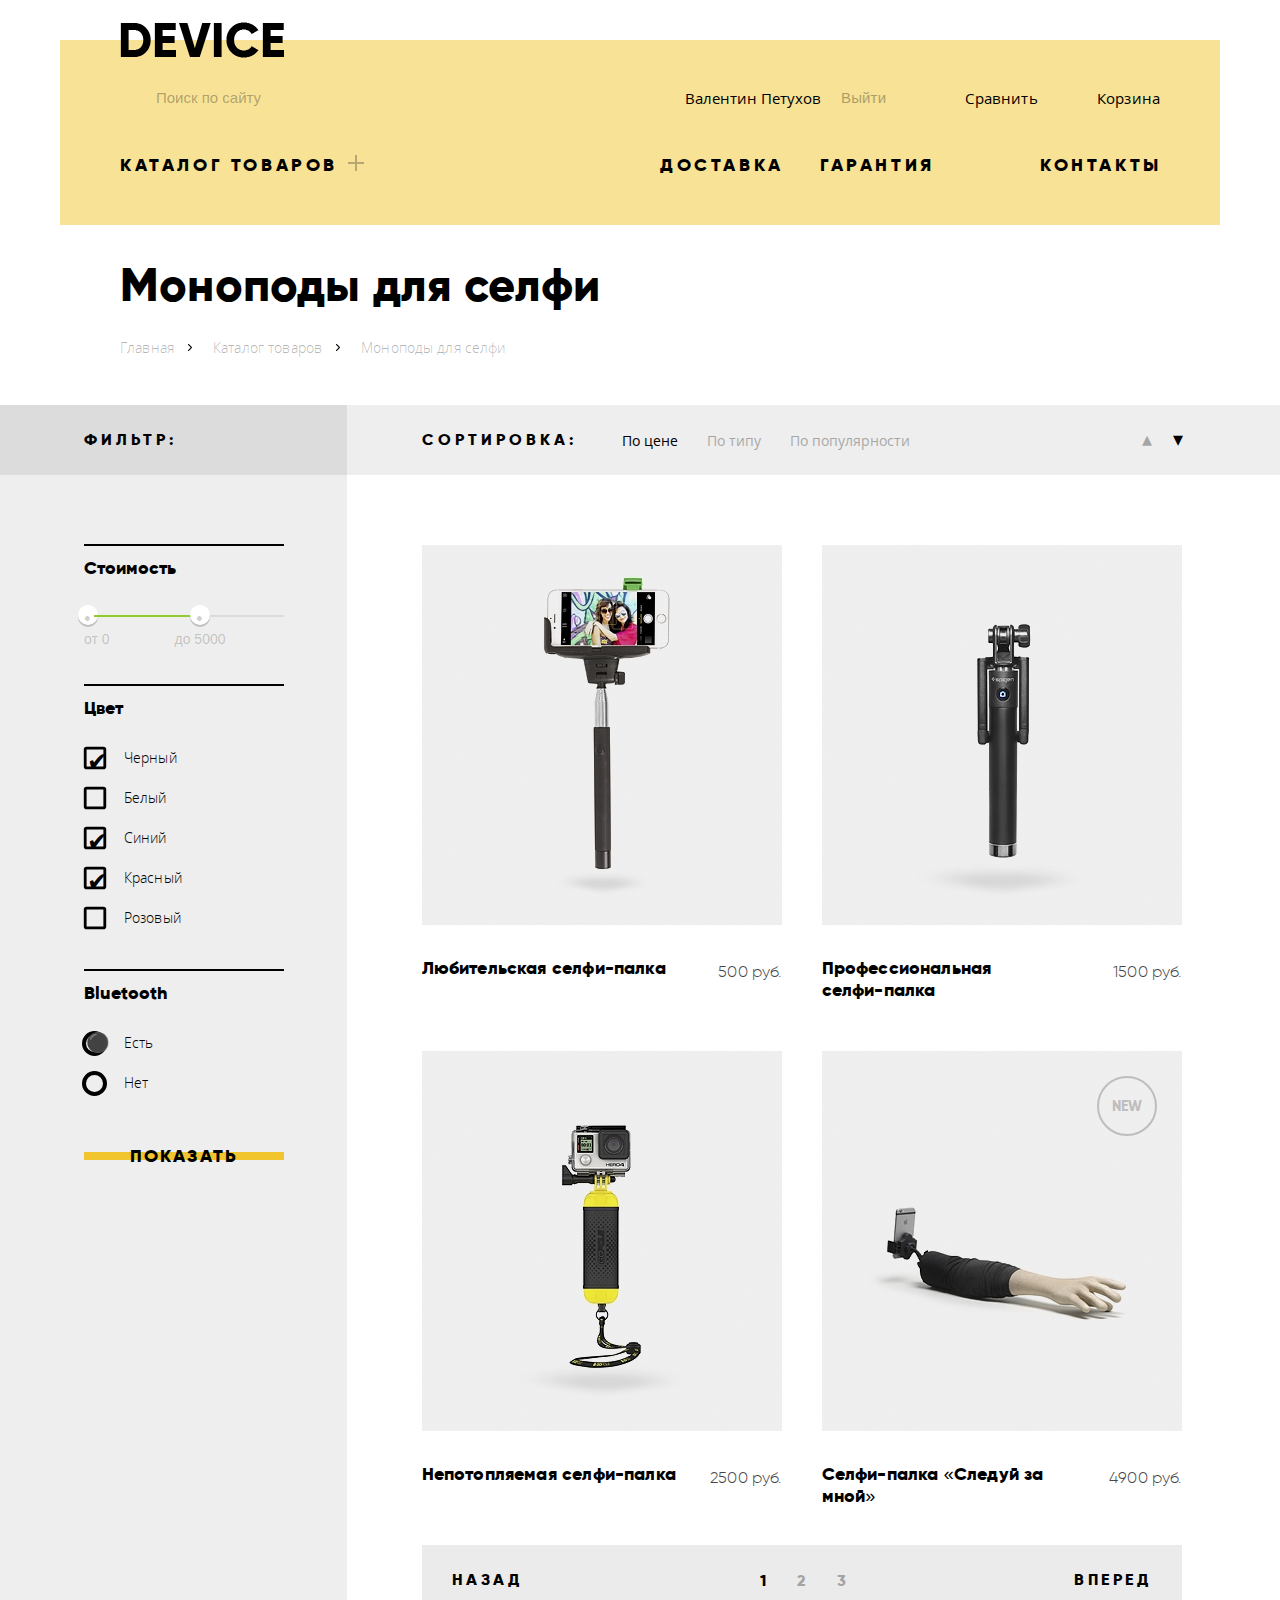
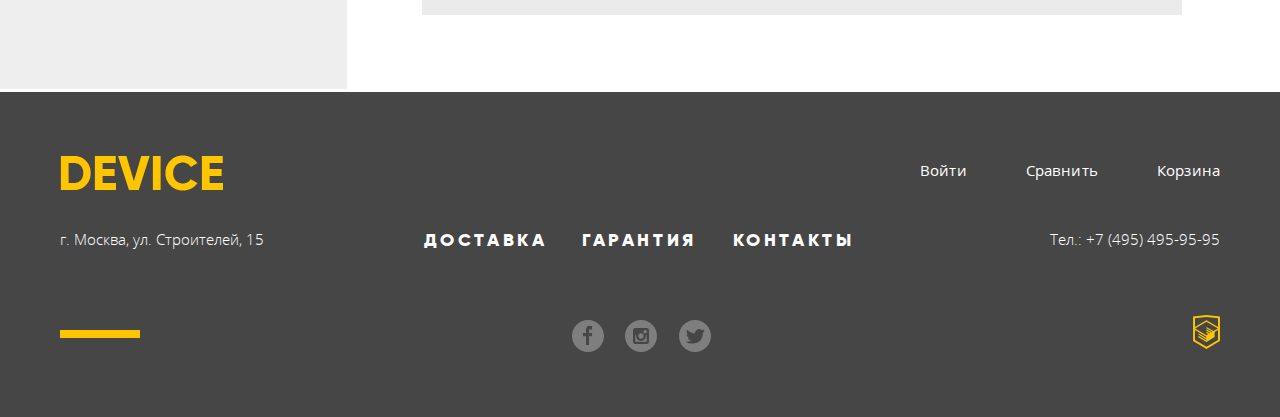
==== commit 14820235: "Исправления Б4,9,10,17. Д25,27" ====
--- a/catalog.html
+++ b/catalog.html
@@ -4,7 +4,7 @@
 <head>
   <meta charset="utf-8">
   <link rel="stylesheet" href="css/normalize.css">
-  <link rel="stylesheet" href="css/style.min.css">
+  <link rel="stylesheet" href="css/style.css">
   <title>Магазин гаджетов "Девайс" каталог</title>
 </head>
 
@@ -169,10 +169,10 @@
             </ul>
             <ul class="ranking-list-type">
               <li class="ranking-item ranking-type-item">
-                <a class="ranking-link" href="sort-up.php">&blacktriangle;</a>
+                <a class="ranking-link" href="sort-up.php" title="От меньшего к большему">&blacktriangle;</a>
               </li>
               <li class="ranking-item ranking-type-item">
-                <a class="ranking-link use-range" href="sort-down.php">&blacktriangledown;</a>
+                <a class="ranking-link use-range" href="sort-down.php" title="От большего к меньшему">&blacktriangledown;</a>
               </li>
             </ul>
           </div>
@@ -244,7 +244,7 @@
                 </ul>
               </div>
               <div class="product-link" href="hand-selfie-st.html">
-                <<a class="product-name" href="hand-selfie-st.html">Селфи-палка &#171;Следуй за мной&#187;</a>
+                <a class="product-name" href="hand-selfie-st.html">Селфи-палка &#171;Следуй за мной&#187;</a>
                 <strong class="product-cost" title="Цена:">4900 руб.</strong>
               </div>
             </div>
--- a/css/style.css
+++ b/css/style.css
@@ -0,0 +1,1885 @@
+/*Fonts*/
+
+@font-face {
+  font-weight: 400;
+  font-style: normal;
+  font-family: 'open sans';
+  src: url(../fonts/web/opensans.woff2) format('woff2');
+  src: url(../fonts/web/opensans.woff) format('woff');
+}
+
+@font-face {
+  font-weight: 300;
+  font-style: normal;
+  font-family: 'open sans';
+  src: url(../fonts/web/opensanslight.woff2) format('woff2');
+  src: url(../fonts/web/opensanslight.woff) format('woff');
+}
+
+@font-face {
+  font-weight: 400;
+  font-style: normal;
+  font-family: Gilroy-ExtraBold;
+  src: url(../fonts/web/gilroyextrabold.woff2) format('woff2');
+  src: url(../fonts/web/gilroyextrabold.woff) format('woff');
+}
+
+@font-face {
+  font-weight: 300;
+  font-style: normal;
+  font-family: Gilroy-Light;
+  src: url(../fonts/web/gilroylight.woff2) format('woff2');
+  src: url(../fonts/web/gilroylight.woff) format('woff');
+}
+
+
+/*Global styles*/
+
+html {
+  -webkit-box-sizing: border-box;
+  box-sizing: border-box;
+}
+
+*, :after, :before {
+  -webkit-box-sizing: inherit;
+  box-sizing: inherit;
+}
+
+body {
+  min-width: 1200px;
+  font-weight: 300;
+  font-size: 15px;
+  font-family: 'open sans', Arial, sans-serif;
+  line-height: 30px;
+}
+
+a {
+  background-position: 0 16px;
+  color: #000;
+  text-decoration: none;
+}
+
+a:hover {
+  opacity: .6
+}
+
+a:focus {
+  opacity: .3
+}
+
+a:hover.detail-button {
+  opacity: 1;
+}
+
+/*Base style for ul, ALL ul*/
+.catalog-list,
+.navigation-list,
+.services-list,
+.brands-items,
+.about-items,
+.footer-user-navigation-list,
+.footer-service-navigation-list,
+.social-items,
+.breadcrumbs-list,
+.filter-colors-list,
+.filter-bt-list,
+.ranking-list,
+.ranking-list-type,
+.product-to-container,
+.paginator-pages {
+   list-style: none
+}
+
+/*Styles for frequent class*/
+
+.visually-hidden {
+  position: absolute;
+  overflow: hidden;
+  clip: rect(0 0 0 0);
+  margin: -1px;
+  padding: 0;
+  width: 1px;
+  height: 1px;
+  border: 0;
+}
+
+.detail-button, .filter-title, .navigation-link, .paginator, .product-new::after, .ranking-title {
+  text-transform: uppercase;
+}
+
+.button {
+  position: relative;
+  padding: 0;
+  border: none;
+  background-color: transparent;
+  background-position: center;
+  letter-spacing: .15px;
+  line-height: 36px;
+  cursor: pointer;
+}
+
+.detail-button {
+  position: relative;
+  z-index: 1;
+  display: block;
+  margin-bottom: 10px;
+  padding: 5px;
+  min-width: 220px;
+  text-align: center;
+  word-wrap: break-word;
+  letter-spacing: 2.15px;
+  font-weight: 400;
+  font-size: 18px;
+  font-family: Gilroy-ExtraBold, 'Arial Black', sans-serif;
+}
+
+.detail-button:before {
+  position: absolute;
+  top: 0;
+  right: 0;
+  bottom: 0;
+  left: 0;
+  z-index: -1;
+  margin: auto;
+  width: 100%;
+  height: 8px;
+  background: #f0c52e;
+  content: '';
+}
+
+.detail-button:hover::before {
+  padding-top: 5px;
+  padding-bottom: 5px;
+  height: 40px;
+  background-repeat: repeat;
+}
+
+.detail-button:active {
+  color: rgba(0, 0, 0, .3);
+}
+
+.header {
+  margin-top: 40px;
+}
+
+.color-wrapper, .container {
+  display: -webkit-box;
+  display: -ms-flexbox;
+  display: flex;
+  -ms-flex-wrap: wrap;
+  flex-wrap: wrap;
+  -webkit-box-pack: justify;
+  -ms-flex-pack: justify;
+  justify-content: space-between;
+  margin: 0 auto;
+  padding-right: 20px;
+  padding-left: 20px;
+  min-height: 170px;
+  width: 1200px;
+}
+
+.color-wrapper {
+  width: 1160px;
+  background-color: rgba(240, 197, 46, .5);
+}
+
+.header-logo {
+  margin-top: -18px;
+  margin-bottom: -20px;
+  margin-left: 40px;
+  width: 100%;
+}
+
+.header-search-form {
+  position: relative;
+  margin-left: 40px;
+  min-width: 440px;
+}
+
+.header-search-input {
+  padding-top: 2px;
+  padding-left: 36px;
+  height: 42px;
+  border: none;
+  border-bottom: 2px solid transparent;
+  background-color: rgba(240, 197, 46, 0);
+  font-family: 'open sans light', Arial, sans-serif;
+  line-height: 30px;
+}
+
+.catalog-button, .navigation-list, .slide-tagline {
+  font-weight: 400;
+  font-family: Gilroy-ExtraBold, 'Arial Black', sans-serif;
+}
+
+.header-search-form::before {
+  position: absolute;
+  top: 8px;
+  left: 3px;
+  content: url('data:image/svg+xml;utf8, <svg xmlns="http://www.w3.org/2000/svg" width="16" height="16" viewBox="0 0 16 16"><path fill="#272525" d="M15.7 14.3l-3.104-3.104A6.979 6.979 0 0 0 14 7a7 7 0 1 0-7 7 6.963 6.963 0 0 0 4.193-1.404L14.3 15.7c.185.184.38.3.7.3a1 1 0 0 0 1-1 .93.93 0 0 0-.3-.7zM2 7c0-2.762 2.238-5 5-5s5 2.238 5 5-2.238 5-5 5-5-2.238-5-5z"/></svg>')
+}
+
+.header-search-input:focus {
+  width: 412px;
+  outline: 0;
+  border: none;
+  border-bottom: 2px solid #000;
+}
+
+.header-search-input::-webkit-input-placeholder {
+  color: rgba(0, 0, 0, .3);
+}
+
+.header-search-input:hover::-webkit-input-placeholder {
+  color: rgba(0, 0, 0, .6);
+}
+
+.header-search-input:focus::-webkit-input-placeholder {
+  color: rgba(0, 0, 0, 1);
+}
+
+.header-search-button {
+  opacity: 0;
+}
+
+.header-search-input:focus+.header-search-button {
+  position: absolute;
+  top: -5px;
+  margin-left: 0;
+  width: 83px;
+  height: 47px;
+  border: 2px solid #000;
+  color: #000;
+  opacity: 1;
+}
+
+.header-search-input:focus+.header-search-button:hover {
+  background-color: #000;
+  color: #fff;
+  opacity: 1;
+}
+
+.header-search-input:focus+.header-search-button:active {
+  background-color: #000;
+  color: rgba(255, 255, 255, .3);
+  opacity: 1;
+}
+
+.user-navigation {
+  display: -webkit-box;
+  display: -ms-flexbox;
+  display: flex;
+  -ms-flex-line-pack: start;
+  align-content: flex-start;
+  -webkit-box-align: start;
+  align-items: flex-start;
+  -ms-flex-align: start;
+  -ms-flex-preferred-size: 100px;
+  flex-basis: 100px;
+  -ms-flex-wrap: wrap;
+  flex-wrap: wrap;
+  -webkit-box-pack: justify;
+  -ms-flex-pack: justify;
+  justify-content: space-between;
+  margin-top: 3px;
+  margin-right: 40px;
+  min-width: 475px;
+}
+
+.button-login {
+  -webkit-box-flex: 4;
+  -ms-flex-positive: 4;
+  flex-grow: 4;
+}
+
+.user-profile {
+  margin-top: 3px;
+  margin-right: 20px;
+}
+
+.button-logout {
+  -webkit-box-flex: 1;
+  -ms-flex-positive: 1;
+  flex-grow: 1;
+  margin-right: 20px;
+  opacity: .3;
+}
+
+.button-compare {
+  display: block;
+  -webkit-box-flex: 1;
+  -ms-flex-positive: 1;
+  flex-grow: 1;
+  height: 36px;
+}
+
+.button-cart, .button-compare, .button-login, .button-logout, .user-profile {
+  position: relative;
+  text-align: left;
+  font-weight: 400;
+}
+
+.button-login::before, .user-profile::before {
+  position: absolute;
+  left: -25px;
+  content: url('data:image/svg+xml;utf8, <svg xmlns="http://www.w3.org/2000/svg" width="13" height="12" viewBox="0 0 13 12"><path fill="#272525" d="M.032 12h12.937c-.163-2.643-2.074-4.837-4.671-5.543a3.47 3.47 0 0 0 1.687-2.972 3.485 3.485 0 0 0-6.97 0c0 1.264.68 2.361 1.688 2.972C2.106 7.163.194 9.357.032 12z"/></svg>');
+}
+
+.footer .button-login::before {
+  content: url('data:image/svg+xml;utf8, <svg xmlns="http://www.w3.org/2000/svg" width="13" height="12" viewBox="0 0 13 12"><path fill="#ffc600" d="M.032 12h12.937c-.163-2.643-2.074-4.837-4.671-5.543a3.47 3.47 0 0 0 1.687-2.972 3.485 3.485 0 0 0-6.97 0c0 1.264.68 2.361 1.688 2.972C2.106 7.163.194 9.357.032 12z"/></svg>');
+}
+
+.button-compare::before {
+  position: absolute;
+  left: -20px;
+  content: url('data:image/svg+xml;utf8, <svg xmlns="http://www.w3.org/2000/svg" width="10" height="10" viewBox="0 0 10 10"><path fill="#272525" d="M8 2h1.984v8H8zM0 3h1.984v7H0zM4 0h2v10H4z"/></svg>');
+}
+
+.footer .button-compare::before {
+  position: absolute;
+  left: -18px;
+  content: url('data:image/svg+xml;utf8, <svg xmlns="http://www.w3.org/2000/svg" width="10" height="10" viewBox="0 0 10 10"><path fill="#ffc600" d="M8 2h1.984v8H8zM0 3h1.984v7H0zM4 0h2v10H4z"/></svg>');
+}
+
+.button-cart::before {
+  position: absolute;
+  left: -20px;
+  content: url('data:image/svg+xml;utf8, <svg xmlns="http://www.w3.org/2000/svg" width="13" height="12" viewBox="0 0 12 12"><path fill="#272525" d="M11.864 3.017a.429.429 0 0 0-.327-.154H9.225V4.09c0 .563-.484 1.022-1.08 1.022-.594 0-1.078-.458-1.078-1.022V2.863H4.909V4.09c0 .563-.485 1.022-1.08 1.022-.595 0-1.078-.458-1.078-1.022V2.863H.438a.43.43 0 0 0-.327.154.472.472 0 0 0-.108.358l.776 7.134c.015.806.642 1.455 1.411 1.455h7.595c.77 0 1.396-.649 1.411-1.455l.776-7.134a.476.476 0 0 0-.108-.358z"/><path fill="#272525" d="M3.829 4.499c.239 0 .433-.184.433-.409V1.84c0-.632.672-1.022 1.295-1.022h1.079c.655 0 1.078.401 1.078 1.022v2.25c0 .225.194.409.431.409.239 0 .433-.184.433-.409V1.84C8.577.773 7.761 0 6.636 0H5.557c-1.19 0-2.159.826-2.159 1.84v2.25c0 .225.194.409.431.409z"/></svg>');
+}
+
+.footer .button-cart::before {
+  position: absolute;
+  left: -18px;
+  content: url('data:image/svg+xml;utf8, <svg xmlns="http://www.w3.org/2000/svg" width="13" height="12" viewBox="0 0 12 12"><path fill="#ffc600" d="M11.864 3.017a.429.429 0 0 0-.327-.154H9.225V4.09c0 .563-.484 1.022-1.08 1.022-.594 0-1.078-.458-1.078-1.022V2.863H4.909V4.09c0 .563-.485 1.022-1.08 1.022-.595 0-1.078-.458-1.078-1.022V2.863H.438a.43.43 0 0 0-.327.154.472.472 0 0 0-.108.358l.776 7.134c.015.806.642 1.455 1.411 1.455h7.595c.77 0 1.396-.649 1.411-1.455l.776-7.134a.476.476 0 0 0-.108-.358z"/><path fill="#ffc600" d="M3.829 4.499c.239 0 .433-.184.433-.409V1.84c0-.632.672-1.022 1.295-1.022h1.079c.655 0 1.078.401 1.078 1.022v2.25c0 .225.194.409.431.409.239 0 .433-.184.433-.409V1.84C8.577.773 7.761 0 6.636 0H5.557c-1.19 0-2.159.826-2.159 1.84v2.25c0 .225.194.409.431.409z"/></svg>');
+}
+
+.header .button:hover {
+  opacity: .6;
+}
+
+.header .button:focus {
+  border: none;
+}
+
+.header .button:active {
+  outline: 0;
+  border: none;
+  opacity: .3;
+}
+
+.catalog:hover .catalog-wrapper {
+  position: absolute;
+  left: -60px;
+  z-index: 1;
+  display: -webkit-box;
+  display: -ms-flexbox;
+  display: flex;
+  padding-left: 60px;
+  min-width: 1160px;
+  background-color: #f7e296;
+}
+
+.catalog, .slide {
+  position: relative;
+}
+
+.catalog {
+  -webkit-box-flex: 1;
+  -ms-flex-preferred-size: auto;
+  flex-basis: auto;
+  -ms-flex-positive: 1;
+  flex-grow: 1;
+  margin-left: 40px;
+  width: 250px;
+}
+
+.catalog-wrapper {
+  display: none;
+  min-width: 1100px;
+  min-height: 160px;
+}
+
+.catalog-list {
+  margin-right: 55px;
+  padding: 0;
+  letter-spacing: .15px;
+  line-height: 36px;
+}
+
+.catalog-button, .navigation-list {
+  padding: 0;
+  color: #000;
+  text-transform: uppercase;
+  letter-spacing: 3.6px;
+  font-size: 18px;
+}
+
+.catalog-button {
+  margin: 0;
+  line-height: 12px;
+}
+
+.catalog-button::after {
+  margin-left: 10px;
+  width: 16px;
+  height: 16px;
+  content: url(../img/plus.svg);
+  opacity: .3;
+}
+
+.slide-tagline::before, .slide::before {
+  content: '';
+}
+
+.navigation {
+  display: -webkit-box;
+  display: -ms-flexbox;
+  display: flex;
+  -ms-flex-wrap: wrap;
+  flex-wrap: wrap;
+  -webkit-box-pack: end;
+  -ms-flex-pack: end;
+  justify-content: flex-end;
+  width: 1200px;
+}
+
+.navigation-list {
+  display: -webkit-box;
+  display: -ms-flexbox;
+  display: flex;
+  -ms-flex-wrap: wrap;
+  flex-wrap: wrap;
+  -webkit-box-pack: justify;
+  -ms-flex-pack: justify;
+  justify-content: space-between;
+  margin: 0 20px 0 auto;
+}
+
+.navigation-item {
+  width: 140px;
+}
+
+.navigation-item-link {
+  display: block;
+  height: auto;
+}
+
+.navigation-item:nth-child(2n) {
+  margin-right: 80px;
+  margin-left: 20px;
+}
+
+.sliders-container {
+  position: relative;
+  margin: 20px auto 95px;
+  width: 1040px;
+}
+
+.slider-switch-container {
+  position: absolute;
+  right: 24px;
+  bottom: 128px;
+  min-width: 80px;
+}
+
+.slide {
+  display: none;
+}
+
+.product-categories, .slide-active {
+  display: -webkit-box;
+  display: -ms-flexbox;
+  display: flex;
+}
+
+.slide::before {
+  position: absolute;
+  top: -20px;
+  left: -60px;
+  z-index: -1;
+  display: block;
+  width: 1160px;
+  height: 130px;
+  background-color: rgba(240, 197, 46, .5);
+}
+
+.slide-container {
+  -webkit-box-flex: 1;
+  -ms-flex: 1;
+  flex: 1;
+  margin-right: 40px;
+}
+
+.slide-wrapper {
+  position: relative;
+  width: 500px;
+}
+
+.slide-tagline {
+  margin-top: 75px;
+  margin-bottom: 17px;
+  letter-spacing: .17px;
+  font-size: 47px;
+  line-height: normal;
+}
+
+.slide-tagline::before {
+  position: absolute;
+  top: 35px;
+  left: 0;
+  width: 100px;
+  height: 8px;
+  background-color: #fff;
+}
+
+.slide-tagline::after {
+  position: absolute;
+  top: -35px;
+  right: -12px;
+  z-index: -1;
+  color: #fff;
+  font-size: 179px;
+}
+
+.slide-tagline::after {
+  font-family: Gilroy-ExtraBold, 'Arial Black', sans-serif;
+  letter-spacing: 10px;
+}
+
+.slide-selfie .slide-tagline::after {
+  content: '01';
+}
+
+.slide-watch .slide-tagline::after {
+  content: '02';
+}
+
+.slide-copter .slide-tagline::after {
+  content: '03';
+}
+
+.slide-description {
+  display: inline-block;
+  margin-top: 0;
+  margin-bottom: 43px;
+  width: 500px;
+  color: #464646;
+  word-wrap: break-word;
+  letter-spacing: .15px;
+  font-weight: 300;
+  font-size: 15px;
+  font-family: 'open sans', Arial, sans-serif;
+  line-height: 30px;
+  text-align: left;
+  vertical-align: middle;
+}
+
+.slide-link {
+  display: inline-block;
+  margin: 0;
+  text-align: center;
+  vertical-align: middle;
+}
+
+.slide-ttx-table {
+  margin-top: 55px;
+  table-layout: fixed;
+}
+
+.slide-ttx-value {
+  padding-bottom: 15px;
+  word-wrap: break-word;
+  letter-spacing: .36px;
+  font-weight: 300;
+  font-size: 36px;
+  font-family: Gilroy-Light, Arial, sans-serif;
+}
+
+.product-categories-name, .services-content-title {
+  font-family: Gilroy-ExtraBold, 'Arial Black', sans-serif;
+  letter-spacing: 0.18px;
+}
+
+.slide-ttx-property {
+  width: 155px;
+  color: #464646;
+  word-wrap: break-word;
+  letter-spacing: .13px;
+  font-weight: 300;
+  font-size: 13px;
+  line-height: 20px;
+}
+
+.slide-ttx-property:nth-child(2), .slide-ttx-value:nth-child(2) {
+  width: 135px;
+}
+
+.slider-switch-item {
+  display: none;
+}
+
+.slider-switch-label {
+  position: relative;
+  top: -20px;
+  z-index: 2;
+  display: inline-block;
+  margin-right: 18px;
+  width: 12px;
+  height: 12px;
+  text-align: left;
+  vertical-align: middle;
+}
+
+.slider-switch-label:last-child {
+  margin-right: -4px;
+}
+
+.slider-switch-label::before {
+  position: absolute;
+  top: 0;
+  left: 0;
+  display: inline-block;
+  margin-bottom: 20px;
+  margin-left: 2px;
+  width: 12px;
+  height: 12px;
+  border: 1px solid #000;
+  border-radius: 50%;
+  background-color: transparent;
+  content: '';
+  cursor: pointer;
+  text-align: left;
+  vertical-align: middle;
+}
+
+.slider-switch-item:checked+.slider-switch-label::before {
+  border: 4px double #000;
+}
+
+.product-categories {
+  display: -webkit-box;
+  display: -ms-flexbox;
+  display: flex;
+  -webkit-box-pack: justify;
+  -ms-flex-pack: justify;
+  justify-content: space-between;
+  margin-bottom: 170px;
+  width: 1160px;
+}
+
+.card-image-wrapper, .services .wrapper {
+  display: -webkit-box;
+  display: -ms-flexbox;
+}
+
+.product-categories-name {
+  margin-top: 35px;
+  width: 160px;
+  color: #000;
+  font-weight: 400;
+  font-size: 18px;
+  line-height: 20px;
+}
+
+.card-image-wrapper {
+  display: -webkit-box;
+  display: -ms-flexbox;
+  display: flex;
+  -webkit-box-align: center;
+  align-items: center;
+  -ms-flex-align: center;
+  -webkit-box-pack: center;
+  -ms-flex-pack: center;
+  justify-content: center;
+  width: 160px;
+  height: 160px;
+  background-color: rgba(240, 197, 46, .5);
+  vertical-align: middle;
+  text-align: center;
+}
+
+.product-categories-card-link:nth-child(3) .card-image-wrapper {
+  -webkit-box-align: end;
+  align-items: flex-end;
+  -ms-flex-align: end;
+  vertical-align: bottom;
+}
+
+.product-categories-card-link:active .product-categories-card-image {
+  opacity: .3;
+}
+
+.img-dji:hover, .img-gop:hover, .img-spg:hover, .img-viv:hover, .product-categories-card-link:focus, .product-categories-card-link:hover {
+  opacity: 1;
+}
+
+.product-categories-card-link:focus .card-image-wrapper, .product-categories-card-link:hover .card-image-wrapper {
+  background-color: rgba(240, 197, 46, 1);
+}
+
+.services {
+  min-width: 1160px;
+  background-color: #e5e5e5;
+}
+
+.services .wrapper {
+  display: -webkit-box;
+  display: -ms-flexbox;
+  display: flex;
+  margin: 0 auto 90px;
+  min-height: 288px;
+  width: 1160px;
+}
+
+.brands {
+  -webkit-box-flex: 1;
+  -ms-flex-preferred-size: auto;
+  flex-basis: auto;
+  -ms-flex-positive: 1;
+  flex-grow: 1;
+}
+
+.brands-items, .services-content {
+  display: -webkit-box;
+  display: -ms-flexbox;
+}
+
+.services-list {
+  margin: -100px 115px 70px 0;
+  padding: 0;
+  min-height: 319px;
+  width: 285px;
+  border-right: 8px solid #000;
+}
+
+.services-item {
+  margin: 0;
+  width: 160px;
+}
+
+.services-button {
+  min-width: 160px;
+  padding-top: 2px;
+  padding-bottom: 2px;
+  margin-bottom: 24px;
+}
+
+.services-item:first-child {
+  margin-top: 80px;
+}
+
+.active-label, .services-button:hover {
+  padding-right: 118px;
+  padding-left: 10px;
+  width: 277px;
+  background-color: #000;
+  color: #f7e184;
+  letter-spacing: 3.8px;
+}
+
+.active-label.detail-button::before, .services-button:hover.detail-button::before {
+  background-color: #000;
+  content: '';
+}
+
+.services-content {
+  position: relative;
+  display: -webkit-box;
+  display: -ms-flexbox;
+  display: flex;
+  -webkit-box-flex: 1;
+  -ms-flex: 1;
+  flex: 1;
+  -webkit-box-orient: vertical;
+  -webkit-box-direction: normal;
+  -ms-flex-direction: column;
+  flex-direction: column;
+  margin-top: -65px;
+}
+
+.services-content-block::before {
+  position: absolute;
+  right: 65px;
+  bottom: 130px;
+}
+
+.services-content-block__delivery::before {
+  content: url('data:image/svg+xml;utf8, <svg xmlns="http://www.w3.org/2000/svg" width="136" height="164" viewBox="0 0 136 164"><g fill="#FFF"><path d="M93.133 38.767c8.121 0 14.945-5.542 16.9-13.049l5.467.814a2.159 2.159 0 0 0 2.451-1.816 2.157 2.157 0 0 0-1.816-2.451l-5.541-.825c.002-.046.004-.091.004-.138 0-.182-.006-.362-.014-.542 0 0-.451-6.518-1.074-9.237-.621-2.719-2.535-3.296-2.535-3.296-9.77-2.212-19.772-2.438-22.375-2.438s-3.158 1.332-3.158 1.332l-3.15 4.996-.01-.003c-.076.122-.146.245-.219.368l-.027.043a17.387 17.387 0 0 0-2.367 8.777c-.001 9.646 7.819 17.465 17.464 17.465zM131.535 78.076v-.002l-26.742-2.168-9.246-21.112s-.461-2.774-6.008-8.476c-5.549-5.702-16.799-3.39-16.799-3.39s-23.886 4.469-31.745 6.318c-7.86 1.85-8.168 9.863-8.168 9.863l-.632 4.519-15.178-2.941a3.012 3.012 0 0 0-3.516 2.374L6.09 101.303a3.008 3.008 0 0 0 2.375 3.516l51.196 9.923c.115.022.23.024.346.033h.002c-.728.104-1.291-.035-1.291-.035l-9.4-1.849-3.082 17.105-23.56 20.363a7.43 7.43 0 1 0 9.857 11.086s27.725-22.05 29.575-23.591c1.85-1.54 2.773-3.853 2.773-3.853s4.541-13.948 5.779-16.874c.848-2.004 4.932-1.079 4.932-1.079l22.885 8.631 7.615 29.062c.082.63.242 1.234.473 1.804h.002a7.428 7.428 0 0 0 14.112-4.512c-.842-4.965-4.604-27.046-5.561-31.826-1.078-5.394-4.621-6.934-4.621-6.934s-21.268-11.558-22.654-12.329c-1.387-.77-1.078-2.774-1.078-2.774l3.93-14.331 2.773 5.856s1.619 3.274 4.084 3.391l33.357.82a7.43 7.43 0 0 0 7.43-7.431 7.43 7.43 0 0 0-6.804-7.399zM60.104 62.807l-1.789 5.88 9.898 1.919-20.214-3.917.548-2.496 11.557-1.386zm-2.249 45.473l-45.304-8.781 6.27-32.353 12.542 2.431-1.618 11.567-.64 4.406c-.005.026-.008.056-.012.082l-.018.127h.002a7.43 7.43 0 0 0 7.367 8.38 7.428 7.428 0 0 0 7.368-8.366l2.901-13.223 17.413 3.374-6.271 32.356zM25.05 17.008h38.027c1.1 0 2-.896 2-1.99 0-1.094-.9-1.99-2-1.99H25.05c-1.1 0-2 .896-2 1.99 0 1.094.9 1.99 2 1.99zM38.08 23.025c-1.1 0-2 .896-2 1.99 0 1.094.9 1.99 2 1.99h22.959c1.1 0 2-.896 2-1.99a2 2 0 0 0-2-1.99H38.08z"/></g><path fill="#3A3A3A" d="M87.098 32.732c8.121 0 14.945-5.542 16.9-13.049l5.467.814a2.159 2.159 0 0 0 2.451-1.816 2.157 2.157 0 0 0-1.816-2.451l-5.541-.825c.002-.046.004-.091.004-.138 0-.182-.006-.362-.014-.542 0 0-.451-6.518-1.074-9.237-.621-2.719-2.535-3.296-2.535-3.296C91.17-.02 81.168-.246 78.564-.246s-3.158 1.332-3.158 1.332l-3.15 4.996-.01-.003c-.076.121-.146.245-.219.368L72 6.49a17.387 17.387 0 0 0-2.367 8.777c0 9.646 7.82 17.465 17.465 17.465zM125.5 72.041v-.002l-26.742-2.168-9.246-21.112s-.461-2.774-6.008-8.476c-5.549-5.702-16.799-3.39-16.799-3.39S42.819 41.362 34.96 43.21c-7.86 1.85-8.168 9.863-8.168 9.863L23.71 75.109l-.64 4.406c-.005.026-.008.056-.012.082l-.018.127h.002a7.43 7.43 0 0 0 7.367 8.38 7.428 7.428 0 0 0 7.368-8.366l4.734-21.581 11.557-1.386-1.789 5.88 9.898 1.919a3.01 3.01 0 0 1 2.375 3.517L57.14 106.33a3.012 3.012 0 0 1-2.948 2.43c-.072 0-.146-.016-.22-.021-.728.104-1.291-.035-1.291-.035l-9.4-1.849-3.082 17.105-23.56 20.363a7.43 7.43 0 1 0 9.857 11.086s27.725-22.05 29.575-23.591c1.85-1.54 2.773-3.853 2.773-3.853s4.541-13.948 5.779-16.874c.848-2.004 4.932-1.079 4.932-1.079l22.885 8.631 7.615 29.062c.082.63.242 1.234.473 1.804h.002a7.428 7.428 0 0 0 14.112-4.512c-.842-4.965-4.604-27.046-5.561-31.826-1.078-5.394-4.621-6.934-4.621-6.934S83.193 94.682 81.807 93.91c-1.387-.77-1.078-2.774-1.078-2.774l3.93-14.331 2.773 5.856s1.619 3.274 4.084 3.391l33.357.82a7.43 7.43 0 0 0 .627-14.831z"/><path fill="#F0C42E" d="M53.971 108.739h.002c.073.006.147.021.22.021 1.407 0 2.671-1 2.948-2.43l7.412-38.243a3.01 3.01 0 0 0-2.375-3.517l-20.214-3.917-1.286 5.862 17.413 3.374-6.271 32.354-45.304-8.779 6.27-32.353 12.542 2.431.832-5.95-15.178-2.942a3.012 3.012 0 0 0-3.516 2.374L.055 95.268a3.008 3.008 0 0 0 2.375 3.516l51.196 9.923c.114.022.229.023.345.032z"/><path fill="#F0C52E" d="M59.042 8.982a2 2 0 0 1-2 1.99H19.015c-1.1 0-2-.896-2-1.99 0-1.094.9-1.99 2-1.99h38.027c1.1.001 2 .896 2 1.99zM57.004 18.98c0 1.094-.9 1.99-2 1.99h-22.96c-1.1 0-2-.896-2-1.99a2 2 0 0 1 2-1.99h22.959c1.101 0 2.001.896 2.001 1.99z"/></svg>');
+}
+
+.services-content-block__warranty::before {
+  content: url('data:image/svg+xml;utf8, <svg xmlns="http://www.w3.org/2000/svg" width="171" height="195" viewBox="0 0 171 195"><g fill="#FFF"><path d="M77.694 174.636c-.104-.13-10.495-12.996-12.609-15.76-1.321-1.727-3.307-2.678-5.593-2.678-2.56 0-4.836 1.17-5.512 1.553l-5.486 2.743c-1.773-.479-5.587-1.95-9.28-6.268-3.284-3.839-3.261-8.986-3.086-11.099l5.893-5.893c3.093-2.717 2.452-6.516 1.246-8.431l-.219-.311s-12.862-16.221-14.666-18.498c-.989-1.249-2.475-1.938-4.184-1.938-2.849 0-5.879 1.975-6.756 2.592-10.885 7.749-11.586 14.562-11.631 15.313l-.024.414.074.409c6.412 35.726 26.026 51.137 35.453 58.543 1.148.901 2.14 1.681 2.854 2.306C50.731 193.38 57.93 194 60.721 194c2.375-.001 4.48-.405 6.089-1.171 4.366-2.078 9.425-8.01 10.872-9.778 2.501-3.059 1.283-6.599.168-8.208l-.156-.207zm-13.893 11.873c-.499.237-1.57.491-3.081.491-1.56 0-7.032-.334-11.944-4.632-.854-.747-1.913-1.579-3.139-2.543-8.694-6.83-26.729-21.001-32.78-53.684.289-.979 1.829-4.938 8.62-9.771a11.385 11.385 0 0 1 2.119-1.142l13.502 17.03-7.528 7.527-.203 1.055c-.081.422-1.911 10.409 4.527 17.937 6.286 7.349 13.25 8.667 14.583 8.856l1.082.154 7.644-3.823.218-.118c.281-.167 1.335-.648 2.071-.648.036 0 .065.001.088.003 2.149 2.8 11.105 13.897 12.5 15.624a.03.03 0 0 0 .004.01c-2.562 3.095-6.173 6.669-8.283 7.674zM137.85 65.824c5.512-5.177 7.156-11.975 5.033-20.783a2.502 2.502 0 0 0-4.103-1.272l-8.221 7.403c-1.438-.795-3.676-2.451-4.465-5.33l6.803-6.729a2.502 2.502 0 0 0 .104-3.446l-.186-.207a2.473 2.473 0 0 0-.678-.533c-.16-.086-3.988-2.116-8.824-2.116-4.709 0-8.859 1.921-12.002 5.556-6 6.938-4.557 15.042-3.543 18.471l-3.488 3.488-10.284-9.236 4.717-3.266L78.671 34.1 68.07 44.703l13.724 20.041 3.266-4.717 9.237 10.282-3.295 3.294c-1.5-.478-3.883-1.052-6.663-1.052-5.429 0-10.236 2.174-13.962 6.359-.271.329-6.599 8.165-2.751 18.621a2.501 2.501 0 0 0 3.993 1.019l8.295-7.259c1.323.567 3.622 2.08 4.659 5.925l-7.384 7.516a2.498 2.498 0 0 0 1.218 4.187c.11.025 2.724.623 6.175.623 6.84 0 12.112-2.271 15.245-6.567 3.363-4.613 4.094-9.433 3.994-13.088l16.217 16.217.172.158c1.521 1.26 4.318 2.725 7.451 2.725 2.227 0 4.625-.741 6.852-2.824l5.518-5.516.102-.104c5.012-5.358 2.258-11.698.1-14.302l-16.945-16.959c1.027.106 2.148.181 3.322.181 4.888-.001 8.669-1.225 11.24-3.639zM84.551 51.978l-2.734 3.949-7.276-10.625 4.731-4.732 10.625 7.276-3.95 2.734 14.792 13.286-4.094 4.093 1.191-1.192-13.285-14.789zm13.562 33.524c.109.313 2.615 7.746-2.328 14.527-2.77 3.798-7.748 4.526-11.4 4.512l4.703-4.787c.566-.576.82-1.391.68-2.187-1.791-10.147-9.745-11.484-10.083-11.536a2.513 2.513 0 0 0-2.027.589l-6.204 5.428c-.522-5.56 2.413-9.489 2.759-9.932 2.721-3.03 6.127-4.566 10.125-4.566 3.515 0 6.231 1.211 6.249 1.22a2.501 2.501 0 0 0 2.818-.501l19-19a2.493 2.493 0 0 0 .527-2.756c-.035-.083-3.494-8.34 2.158-14.876 2.195-2.539 4.961-3.826 8.221-3.826 1.23 0 2.383.183 3.365.421l-5.047 4.993a2.5 2.5 0 0 0-.725 2.08c1.012 8.3 8.969 11.077 9.307 11.191a2.503 2.503 0 0 0 2.473-.511l6.049-5.447c.373 4.864-1.02 8.554-4.309 11.642-2.008 1.887-5.359 2.283-7.818 2.283-3.689 0-6.951-.865-6.982-.873a2.502 2.502 0 0 0-2.43.653l-18.5 18.667a2.521 2.521 0 0 0-.581 2.592zm5.502 1.842v0zm-.181-1.121zm33.091 10.856l-5.479 5.476c-3.248 2.98-6.9.432-7.576-.087l-18.643-18.645 14.941-15.075-2.035 2.053 18.707 18.706c.46.592 3.097 4.287.085 7.572zm-15.209-28.054zm-.843-.143l.066.012a4.19 4.19 0 0 1-.066-.012z"/><path d="M104.162 6.002c-36.408 0-65.922 29.514-65.922 65.922 0 33.517 25.02 61.172 57.398 65.354v26.224s57.439-21.243 71.969-73.622c.078-.283.139-.538.211-.812.113-.424.225-.85.33-1.277.064-.263.119-.514.178-.769a66.07 66.07 0 0 0 1.758-15.098c0-36.408-29.514-65.922-65.922-65.922zm57.348 79.422l-.006.027-.006.027-.029.13c-.039.17-.076.339-.119.515-.094.376-.191.751-.301 1.161l-.104.4a9.602 9.602 0 0 1-.082.324c-5.564 20.056-18.52 37.7-38.506 52.442-7.373 5.438-14.408 9.464-19.719 12.175V131.123l-6.104-.788c-29.243-3.777-51.295-28.889-51.295-58.412 0-32.49 26.432-58.922 58.922-58.922 32.488 0 58.922 26.432 58.922 58.922a59.082 59.082 0 0 1-1.573 13.501z"/></g><path fill="#3A3A3A" d="M54.583 187.998c-2.791 0-9.989-.62-16.554-6.364-.714-.625-1.706-1.404-2.854-2.306-9.426-7.406-29.041-22.817-35.453-58.543l-.074-.409.024-.414c.044-.752.746-7.564 11.631-15.313.877-.617 3.907-2.592 6.756-2.592 1.708 0 3.194.688 4.184 1.938 1.804 2.277 14.666 18.498 14.666 18.498l.219.311c1.206 1.915 1.847 5.714-1.246 8.431l-5.893 5.893c-.175 2.112-.198 7.26 3.086 11.099 3.692 4.317 7.507 5.789 9.28 6.268l5.486-2.743c.676-.383 2.952-1.553 5.512-1.553 2.286 0 4.272.951 5.593 2.678 2.114 2.764 12.504 15.63 12.609 15.76l.155.207c1.115 1.609 2.333 5.149-.168 8.208-1.447 1.769-6.505 7.7-10.872 9.778-1.607.763-3.712 1.167-6.087 1.168zM6.72 120.14c6.051 32.683 24.086 46.854 32.78 53.684 1.226.964 2.285 1.796 3.139 2.543 4.912 4.298 10.384 4.632 11.944 4.632 1.511 0 2.582-.254 3.081-.491 2.11-1.005 5.722-4.579 8.284-7.674l-.004-.01C64.55 171.097 55.593 160 53.444 157.2a1.063 1.063 0 0 0-.088-.003c-.736 0-1.79.481-2.071.648l-.218.118-7.644 3.823-1.082-.154c-1.333-.189-8.297-1.508-14.583-8.856-6.438-7.527-4.608-17.515-4.527-17.937l.203-1.055 7.528-7.527-13.502-17.03c-.611.237-1.467.688-2.119 1.142-6.793 4.833-8.333 8.792-8.621 9.771z"/><path fill="#F0C42E" d="M78.443 103.54c-3.452 0-6.065-.598-6.175-.623a2.5 2.5 0 0 1-1.218-4.187l7.384-7.516c-1.037-3.845-3.336-5.357-4.659-5.925l-8.295 7.259a2.503 2.503 0 0 1-3.993-1.018c-3.848-10.457 2.48-18.293 2.751-18.622 3.726-4.185 8.533-6.359 13.962-6.359 2.78 0 5.162.574 6.663 1.052l16.766-16.765c-1.013-3.43-2.457-11.534 3.543-18.471 3.143-3.634 7.293-5.556 12.002-5.556 4.837 0 8.664 2.029 8.825 2.116.255.137.484.317.677.533l.186.207c.89.993.845 2.508-.104 3.446l-6.803 6.729c.789 2.879 3.028 4.535 4.465 5.33l8.222-7.403a2.5 2.5 0 0 1 4.103 1.272c2.123 8.809.478 15.606-5.033 20.783-2.57 2.414-6.353 3.638-11.242 3.638-2.789 0-5.324-.407-6.839-.714L97.127 79.399c.729 3.181 1.631 10.62-3.439 17.574-3.133 4.296-8.405 6.567-15.245 6.567zm-.196-5.001c3.651.015 8.631-.714 11.4-4.512 4.944-6.781 2.438-14.214 2.329-14.527a2.518 2.518 0 0 1 .582-2.593l18.5-18.667a2.501 2.501 0 0 1 2.43-.653c.03.008 3.293.873 6.982.873 2.458 0 5.811-.396 7.818-2.283 3.288-3.088 4.681-6.778 4.309-11.642l-6.049 5.447a2.505 2.505 0 0 1-2.473.511c-.338-.114-8.295-2.891-9.307-11.191a2.496 2.496 0 0 1 .724-2.08l5.047-4.993a14.37 14.37 0 0 0-3.365-.421c-3.259 0-6.024 1.288-8.221 3.826-5.651 6.536-2.192 14.793-2.157 14.876.405.94.196 2.033-.528 2.756l-19 19a2.5 2.5 0 0 1-2.817.501c-.018-.008-2.735-1.22-6.25-1.22-3.998 0-7.404 1.536-10.125 4.566-.347.442-3.282 4.372-2.759 9.932l6.204-5.428a2.506 2.506 0 0 1 2.027-.589c.337.052 8.291 1.389 10.082 11.536a2.498 2.498 0 0 1-.679 2.187l-4.704 4.788z"/><g fill="#3A3A3A"><path d="M78.921 54.025l9.237 10.282 3.54-3.541-13.285-14.79-2.735 3.949-7.276-10.624 4.732-4.732 10.625 7.276-3.95 2.734L94.6 57.865l3.541-3.541-10.283-9.236 4.717-3.266-20.042-13.724-10.601 10.603 13.724 20.041zM117.147 63.28a37.19 37.19 0 0 1-3.517-.534l-2.034 2.053 18.706 18.706c.46.592 3.097 4.287.084 7.572l-5.478 5.476c-3.248 2.98-6.901.432-7.576-.087L98.69 77.821l-1.563 1.578c.245 1.07.505 2.63.555 4.485l16.217 16.218.173.158c1.521 1.26 4.318 2.725 7.45 2.725 2.228 0 4.625-.741 6.853-2.824l5.518-5.516.102-.103c5.012-5.358 2.257-11.699.099-14.303L117.147 63.28z"/></g><path fill="#3A3A3A" d="M98.023 7c32.489 0 58.922 26.432 58.922 58.922 0 4.508-.529 9.05-1.573 13.5l-.006.027-.007.027-.029.13c-.038.17-.076.339-.118.515-.094.376-.191.751-.302 1.161l-.103.4c-.026.108-.054.216-.083.324-5.564 20.056-18.52 37.7-38.506 52.442-7.373 5.438-14.408 9.464-19.719 12.175V125.121l-6.104-.788c-29.243-3.777-51.294-28.889-51.294-58.412C39.102 33.432 65.534 7 98.023 7m0-7C61.616 0 32.102 29.514 32.102 65.922c0 33.517 25.02 61.172 57.398 65.354V157.5s57.439-21.243 71.97-73.622c.078-.283.138-.538.21-.812.114-.424.225-.85.331-1.277.063-.263.119-.514.177-.769a66.014 66.014 0 0 0 1.758-15.098C163.945 29.514 134.432 0 98.023 0z"/></svg>');
+}
+
+.services-content-block__credit::before {
+  content: url('data:image/svg+xml;utf8, <svg xmlns="http://www.w3.org/2000/svg" width="156" height="188" viewBox="0 0 156 188"><g fill="#FFF"><circle cx="141.25" cy="68.877" r="14.75"/><path d="M89.113 139.544l-7.074 17.875-22.824 14.917a7.16 7.16 0 0 0-3.634 6.23 7.167 7.167 0 0 0 7.167 7.167 7.121 7.121 0 0 0 4.121-1.31c3.761-2.371 22.351-14.084 25.495-15.88 3.5-2 4.125-5.125 4.125-5.125l4.875-16-5.75-2.625c-5.75-2.625-6.501-5.249-6.501-5.249z"/><path d="M139.321 141.462s-1.158-3.834-4.579-5.167-18.087-7.75-18.087-7.75l15.416-25.584s3.834-9-.333-13.417-13.75-9.75-13.75-9.75h-7.521l15.799-26.801c3.354-5.686 1.443-13.081-4.242-16.432L72.633 7.447c-5.686-3.352-13.079-1.442-16.431 4.244L9.144 91.519c-3.351 5.685-1.442 13.08 4.244 16.432l49.39 29.113c5.686 3.352 13.081 1.441 16.432-4.242l22.934-38.903h8.096l-14.75 26.209s-5.134 9.214-.334 14.25c4.209 4.416 12.667 6.916 12.667 6.916l17.25 6.501 5.101 31.291.009-.001c.549 3.413 3.499 6.023 7.067 6.023a7.166 7.166 0 0 0 7.166-7.167c0-.189-.014-.375-.028-.56l.028-.004-5.095-35.915zM17.958 100.198c-1.401-.826-1.887-2.708-1.061-4.108l47.059-79.829c.826-1.401 2.707-1.888 4.107-1.062l11.521 6.792-50.104 84.998-11.522-6.791zm53.498 28.054c-.826 1.4-2.707 1.887-4.107 1.061l-30.116-17.754L87.34 26.563l30.113 17.753c1.402.826 1.887 2.707 1.062 4.107l-18.493 31.372h-8.783L71.323 94.222a7.155 7.155 0 0 0-1.23.891l-.031.022.002.003a7.142 7.142 0 0 0-2.358 5.304 7.167 7.167 0 0 0 7.167 7.167 7.121 7.121 0 0 0 4.149-1.331l.002.003.071-.058c.182-.133.356-.273.524-.423l9.66-7.784-17.823 30.236z"/></g><path fill="#F0C42E" d="M49.219 5.943L2.161 85.772c-3.351 5.685-1.442 13.08 4.244 16.432l49.39 29.113c5.686 3.352 13.081 1.441 16.432-4.242l47.057-79.829c3.354-5.686 1.443-13.081-4.242-16.432L65.65 1.7C59.965-1.652 52.571.258 49.219 5.943zm-39.305 84.4l47.059-79.829c.826-1.401 2.707-1.888 4.107-1.062l11.521 6.792-50.105 84.998-11.522-6.791c-1.4-.826-1.886-2.708-1.06-4.108zm101.617-47.667l-47.059 79.829c-.826 1.4-2.707 1.887-4.107 1.061l-30.116-17.754 50.106-84.996 30.113 17.753c1.403.825 1.887 2.706 1.063 4.107z"/><g fill="#3A3A3A"><circle cx="135.25" cy="63.083" r="14.75"/><path d="M81.875 133.75l-7.074 17.875-22.825 14.917a7.16 7.16 0 0 0-3.634 6.23 7.167 7.167 0 0 0 7.167 7.167 7.121 7.121 0 0 0 4.121-1.31c3.761-2.371 22.351-14.084 25.495-15.88 3.5-2 4.125-5.125 4.125-5.125l4.875-16-5.75-2.625c-5.75-2.625-6.5-5.249-6.5-5.249zM132.083 135.668s-1.158-3.834-4.579-5.167-18.087-7.75-18.087-7.75l15.416-25.584s3.834-9-.333-13.417S110.75 74 110.75 74H84L64.085 88.427a7.208 7.208 0 0 0-1.23.891l-.031.022.002.003a7.14 7.14 0 0 0-2.358 5.303 7.167 7.167 0 0 0 7.167 7.167 7.121 7.121 0 0 0 4.149-1.331l.002.003.071-.058c.182-.133.357-.273.525-.423l14.743-11.881H103l-14.75 26.209s-5.134 9.214-.334 14.25c4.209 4.416 12.667 6.916 12.667 6.916l17.25 6.501 5.101 31.291.009-.001c.549 3.413 3.499 6.023 7.067 6.023a7.166 7.166 0 0 0 7.166-7.167c0-.189-.014-.375-.028-.56l.028-.004-5.093-35.913z"/></g></svg>');
+}
+
+.about-item::before, .headling-breadcrumbs::before, .social-items::before {
+  content: '';
+}
+
+.services-content-block__credit, .services-content-block__warranty {
+  display: none;
+}
+
+.services-content-title {
+  margin-bottom: 40px;
+  color: #000;
+  letter-spacing: .21px;
+  font-weight: 400;
+  font-size: 47px;
+}
+
+.services-content-text {
+  width: 460px;
+  color: #464646;
+  letter-spacing: .15px;
+  font-family: 'open sans light', Arial, sans-serif;
+}
+
+.about-items, .about-title, .contacts-title, .filter-title, .main-catalog-title, .navigation-link, .ranking-title, legend {
+  font-family: Gilroy-ExtraBold, 'Arial Black', sans-serif;
+}
+
+.brands-items {
+  display: -webkit-box;
+  display: -ms-flexbox;
+  display: flex;
+  -webkit-box-pack: justify;
+  -ms-flex-pack: justify;
+  justify-content: space-between;
+  margin: 0 0 100px;
+  padding: 0;
+  width: 1160px;
+}
+
+.brands-link {
+  font-size: 0;
+}
+
+.img-dji:hover>.brands-image {
+  background-image: url(../img/logo-1-dji.png);
+}
+
+.img-spg:hover>.brands-image {
+  background-image: url(../img/logo-2-spg.png);
+}
+
+.img-gop:hover>.brands-image {
+  background-image: url(../img/logo-3-gp.png);
+}
+
+.img-viv:hover>.brands-image {
+  background-image: url(../img/logo-4-vive.png);
+}
+
+.about-info {
+  display: -webkit-box;
+  display: -ms-flexbox;
+  display: flex;
+  -webkit-box-flex: 1;
+  -ms-flex: 1;
+  flex: 1;
+  -ms-flex-preferred-size: auto;
+  flex-basis: auto;
+  -webkit-box-pack: justify;
+  -ms-flex-pack: justify;
+  justify-content: space-between;
+  margin-bottom: 6px;
+}
+
+.about, .contacts {
+  margin-bottom: 65px;
+  min-height: 562px;
+}
+
+.about {
+  margin: 0;
+  margin-right: 128px;
+  padding: 0;
+}
+
+.contacts {
+  margin-right: 0;
+}
+
+.about-title, .contacts-title {
+  position: relative;
+  margin-bottom: 50px;
+  color: #000;
+  letter-spacing: .21px;
+  font-weight: 400;
+  font-size: 47px;
+  line-height: 35px;
+}
+
+.about-title::before, .contacts-title::before {
+  position: absolute;
+  top: -57px;
+  left: 0;
+  width: 80px;
+  height: 8px;
+  background-color: #000;
+  content: '';
+}
+
+.about-content, .contacts-content {
+  color: #464646;
+  letter-spacing: -.35px;
+  line-height: 30px
+}
+
+.about-content {
+  margin-bottom: 30px;
+}
+
+.contacts-content {
+  margin-bottom: 40px;
+}
+
+.about-items {
+  margin: 0;
+  margin-top: 65px;
+  margin-bottom: 55px;
+  font-weight: 400;
+  font-size: 16px;
+  line-height: 40px;
+}
+
+.about-item {
+  position: relative;
+}
+
+.about-item::before {
+  position: absolute;
+  bottom: 16px;
+  left: -40px;
+  width: 8px;
+  height: 8px;
+  border: 2px solid #e5e5e5;
+  border-radius: 50%;
+}
+
+.contacts-container-map {
+  margin-bottom: 59px;
+  cursor: pointer;
+}
+
+.about-link, .contacts-link {
+  display: inline-block;
+  min-width: 260px;
+  letter-spacing: 3.8px;
+  text-align: center;
+  vertical-align: middle;
+}
+
+.footer {
+  min-width: 1200px;
+  background-color: #464646;
+}
+
+.footer .container {
+  display: -webkit-box;
+  display: -ms-flexbox;
+  display: flex;
+  -webkit-box-orient: vertical;
+  -webkit-box-direction: normal;
+  -ms-flex-direction: column;
+  flex-direction: column;
+  -webkit-box-pack: start;
+  -ms-flex-pack: start;
+  justify-content: flex-start;
+  min-width: 1200px;
+  min-height: 325px;
+}
+
+.logo-img-yellow {
+  display: inline-block;
+  text-align: center;
+  vertical-align: middle;
+}
+
+.footer-user-navigation-list {
+  display: -webkit-box;
+  display: -ms-flexbox;
+  display: flex;
+  -ms-flex-line-pack: start;
+  align-content: flex-start;
+  -webkit-box-align: start;
+  align-items: flex-start;
+  -ms-flex-align: start;
+  -ms-flex-preferred-size: 340px;
+  flex-basis: 340px;
+  -ms-flex-wrap: wrap;
+  flex-wrap: wrap;
+  -webkit-box-pack: justify;
+  -ms-flex-pack: justify;
+  justify-content: space-between;
+  margin-top: 10px;
+}
+
+.footer-contacts-services, .footer-social, .footer-user-navigation {
+  position: relative;
+  display: -webkit-box;
+  display: -ms-flexbox;
+  display: flex;
+  -webkit-box-align: center;
+  align-items: center;
+  -ms-flex-align: center;
+  -webkit-box-pack: justify;
+  -ms-flex-pack: justify;
+  justify-content: space-between;
+  margin-top: 0;
+  margin-bottom: 0;
+}
+
+.footer-user-navigation {
+  margin-top: 50px;
+  margin-bottom: 5px;
+}
+
+.footer-contacts-services {
+  margin-bottom: 30px;
+}
+
+.footer-service-navigation-list {
+  margin-right: 35px;
+  padding: 0;
+  min-width: 440px;
+}
+
+.footer-service-navigation-item, .footer-user-navigation-item {
+  display: inline-block;
+  vertical-align: middle;
+  text-align: center;
+}
+
+.footer-service-navigation-item {
+  min-width: 150px;
+}
+
+.footer-social {
+  margin-left: 30px;
+  height: 72px;
+}
+
+.social-items {
+  display: -webkit-box;
+  display: -ms-flexbox;
+  display: flex;
+  -ms-flex-line-pack: center;
+  align-content: center;
+  -ms-flex-wrap: wrap;
+  flex-wrap: wrap;
+  -ms-flex-pack: distribute;
+  justify-content: space-around;
+  margin-left: auto;
+  padding: 0;
+  width: 160px;
+}
+
+.catalog-inner-wrapper, .container-inner {
+  display: -webkit-box;
+  display: -ms-flexbox;
+}
+
+.social-items::before {
+  position: absolute;
+  top: 30px;
+  left: -30px;
+  width: 80px;
+  height: 8px;
+  background-color: #ffc600;
+}
+
+.social-item {
+  margin: 0;
+  padding: 0;
+  height: 32px;
+}
+
+.social-link {
+  opacity: .3;
+}
+
+.social-link:focus, .social-link:hover {
+  opacity: .6;
+}
+
+.social-link:active {
+  opacity: .1;
+}
+
+.footer .button {
+  margin: 0;
+  color: #fff;
+}
+
+.footer-adress, .footer-phone {
+  color: #fff;
+}
+
+.footer .button:hover {
+  opacity: .6;
+}
+
+.footer .button:active {
+  outline: 0;
+  border: none;
+  opacity: .3;
+}
+
+.footer-social {
+  -webkit-box-pack: center;
+  -ms-flex-pack: center;
+  justify-content: center;
+}
+
+.social-link-htmlAcademy {
+  margin-left: auto;
+}
+
+.navigation-link {
+  color: #fff;
+  letter-spacing: 3.6px;
+  font-weight: 400;
+  font-size: 18px;
+}
+
+.container-inner {
+  display: -webkit-box;
+  display: -ms-flexbox;
+  display: flex;
+  -ms-flex-wrap: wrap;
+  flex-wrap: wrap;
+  -webkit-box-pack: justify;
+  -ms-flex-pack: justify;
+  justify-content: space-between;
+  margin: 0 auto;
+  padding-right: 20px;
+  padding-left: 20px;
+  min-height: 170px;
+  width: 1200px;
+}
+
+.headling-breadcrumbs {
+  position: relative;
+  padding-right: 60px;
+  padding-left: 60px;
+  width: 1160px;
+}
+
+.headling-breadcrumbs::before {
+  position: absolute;
+  top: 0;
+  left: 0;
+  z-index: -1;
+  display: block;
+  width: 1160px;
+  height: 15px;
+  background-color: rgba(240, 197, 46, .5);
+}
+
+.main-catalog-title {
+  margin: 60px 0 30px;
+  color: #000;
+  font-size: 47px;
+  letter-spacing: 0.17px;
+}
+
+.breadcrumbs-list {
+  margin: 0 0 39px;
+  padding: 0;
+}
+
+.breadcrumbs-item {
+  position: relative;
+  display: inline-block;
+  margin-right: 35px;
+  vertical-align: middle;
+  text-align: left;
+}
+
+.breadcrumbs-link {
+  color: rgba(0, 0, 0, .3);
+  letter-spacing: .14px;
+  font-weight: 300;
+  font-size: 14px;
+  line-height: 36px;
+}
+
+.breadcrumbs-item::before {
+  position: absolute;
+  right: -18px;
+  content: url(../img/nav-arrow.png);
+}
+
+.breadcrumbs-item:last-child::before, .filter-title::before, .filter::before {
+  content: '';
+}
+
+.catalog-inner-container {
+  /*background-image: linear-gradient(to right, rgb(220, 220, 220)33.4%, rgb(235, 235, 235)33.4%);
+      background-size: ;*/
+}
+
+.catalog-inner-wrapper {
+  display: -webkit-box;
+  display: -ms-flexbox;
+  display: flex;
+  -webkit-box-pack: center;
+  -ms-flex-pack: center;
+  justify-content: center;
+  margin: 0 auto;
+  min-width: 1160px;
+  /*background-image: linear-gradient(to right, rgb(239, 239, 239)33.5%, rgb(255, 255, 255)33.5%);*/
+}
+
+.filter {
+  position: relative;
+  display: -webkit-box;
+  display: -ms-flexbox;
+  display: flex;
+  -ms-flex-line-pack: end;
+  align-content: flex-end;
+  -webkit-box-align: end;
+  align-items: flex-end;
+  -ms-flex-align: end;
+  -webkit-box-flex: 1;
+  -webkit-box-orient: vertical;
+  -webkit-box-direction: normal;
+  -ms-flex-direction: column;
+  flex-direction: column;
+  -ms-flex-positive: 1;
+  flex-grow: 1;
+  -webkit-box-pack: start;
+  -ms-flex-pack: start;
+  justify-content: flex-start;
+  margin-bottom: 3px;
+  min-width: 345px;
+  background-color: #eee;
+}
+
+.filter-wrapper {
+  padding-right: 60px;
+}
+
+.filter-title, .ranking-title {
+  padding-top: 20px;
+  color: #000;
+  text-align: left;
+  letter-spacing: .91px;
+  letter-spacing: 4px;
+  font-weight: 400;
+  font-size: 16px;
+}
+
+.filter-title {
+  position: relative;
+  margin: 0 0 69px;
+  padding-right: 170px;
+  width: 100%;
+  height: 70px;
+  background-color: #dcdcdc;
+  text-align: right;
+}
+
+.ranking {
+  -webkit-box-flex: 1;
+  -ms-flex-positive: 1;
+  flex-grow: 1;
+  margin-bottom: 77px;
+  width: 850px;
+  background-color: white;
+}
+
+.ranking-title {
+  position: relative;
+  margin: 0;
+  padding-left: 75px;
+  height: 70px;
+}
+
+fieldset {
+  margin: 0;
+  padding: 0;
+  border: none;
+}
+
+legend {
+  margin: 0;
+  padding: 7px 0 0;
+  width: 200px;
+  border-top: 2px solid #000;
+  font-size: 18px;
+}
+
+.filter-range {
+  height: 140px;
+}
+
+.button-range {
+  position: relative;
+  z-index: 2;
+  display: inline-block;
+  margin-right: 55px;
+  padding-top: 45px;
+  padding-left: 0;
+  border: none;
+  background-color: transparent;
+  color: rgba(0, 0, 0, .2);
+  font-weight: 300;
+  font-size: 14px;
+  font-family: Gilroy, 'Arial Black', sans-serif;
+  line-height: 22.27px;
+  text-align: center;
+  vertical-align: middle;
+}
+
+.button-range-end::before, .button-range-start::before {
+  position: absolute;
+  bottom: 26px;
+  z-index: 1;
+  width: 20px;
+  height: 20px;
+  border-radius: 50%;
+  background-color: #fff;
+  -webkit-box-shadow: 0 2px .5px;
+  box-shadow: 0 2px .5px;
+  content: '	\01F784';
+  font-size: 20px;
+  cursor: pointer;
+}
+
+.filter-bt-label, .filter-colors-label, .filter-label, .ranking-link {
+  font-size: 14px;
+  font-family: 'open sans', Arial, sans-serif;
+}
+
+.paginator, .product-name, .product-new::after, .write-us-email, .write-us-name, .write-us-text {
+  font-family: Gilroy-ExtraBold, 'Arial Black', sans-serif;
+}
+
+.button-range-start::before {
+  left: -6px;
+}
+
+.button-range-end::before {
+  left: 15px;
+}
+
+.button-range-end::after, .button-range-start::after {
+  position: absolute;
+  top: 32px;
+  z-index: -1;
+  height: 2px;
+  outline: 0;
+  content: '';
+}
+
+.button-range-start::after {
+  left: 10px;
+  width: 190px;
+  background-color: #dbdbdb;
+}
+
+.button-range-end::after {
+  right: 28px;
+  width: 110px;
+  background-color: #91c92f;
+}
+
+.filter-bt-label, .filter-colors-label, .filter-label {
+  letter-spacing: .14px;
+  font-weight: 300;
+  line-height: 40px;
+}
+
+.ranking-link {
+  font-weight: 400;
+  line-height: 18px;
+  opacity: .3;
+}
+
+.filter-colors {
+  margin-bottom: 16px;
+}
+
+.filter-colors-label {
+  position: relative;
+}
+
+.filter-colors-label::before {
+  position: absolute;
+  top: -10px;
+  left: -49px;
+  border: 5px solid #000;
+  border-radius: 5px;
+  width: 40px;
+  height: 40px;
+  content: '';
+  -webkit-transform: scale(.56);
+      -ms-transform: scale(.56);
+          transform: scale(.56);
+}
+
+.filter-colors-input:checked+.filter-colors-label::before {
+  content: '\002714';
+  font-size: 45px;
+
+  /*-webkit-transform: rotate(-225deg);
+  -ms-transform: rotate(-225deg);
+  transform: rotate(-225deg);*/
+}
+
+.filter-bluetooth {
+  margin-bottom: 15px;
+}
+
+.filter-bt-label {
+  position: relative;
+}
+
+.filter-bt-label::before {
+  position: absolute;
+  top: -2px;
+  left: -42px;
+  width: 25px;
+  height: 25px;
+  border: 4px solid #000;
+  border-radius: 50%;
+  content: '';
+}
+
+.filter-bt-input:checked+.filter-bt-label::before {
+  content: '\0026AB';
+  font-size: 19px;
+  display: inline-block;
+  text-align: center;
+  vertical-align: middle;
+  line-height: 14px;
+}
+
+.filter-button, .product-to-cart {
+  min-width: 200px;
+  background-position: center;
+}
+
+.ranking-wrapper {
+  position: relative;
+  display: -webkit-box;
+  display: -ms-flexbox;
+  display: flex;
+  -webkit-box-align: center;
+  align-items: center;
+  -ms-flex-align: center;
+  -webkit-box-pack: justify;
+  -ms-flex-pack: justify;
+  justify-content: flex-start;
+  margin-bottom: 70px;
+  background-color: #eee;
+}
+
+.ranking-list {
+  -webkit-box-flex: 1;
+  -ms-flex-positive: 1;
+  margin: 0 0 0 45px;
+  padding: 0;
+}
+
+.ranking-list-type {
+  margin-left: 190px;
+  padding: 0;
+}
+
+.ranking-item {
+  display: inline-block;
+  margin-right: 25px;
+  vertical-align: top;
+  text-align: center;
+}
+
+.ranking-type-item {
+  margin: 0;
+  margin-left: 17px;
+}
+
+.ranking-list-type:last-child .ranking-link {
+  margin: 0;
+  font-size: 20px;
+}
+
+.use-range {
+  opacity: 1;
+}
+
+.products-cards-list {
+  display: -webkit-box;
+  display: -ms-flexbox;
+  display: flex;
+  -webkit-box-flex: 1;
+  -ms-flex: 1;
+  flex: 1;
+  -ms-flex-wrap: wrap;
+  flex-wrap: wrap;
+  -webkit-box-pack: justify;
+  -ms-flex-pack: justify;
+  justify-content: space-between;
+  margin-left: 75px;
+  width: 760px;
+}
+
+.product-card {
+  position: relative;
+  margin-bottom: 50px;
+}
+
+.product-to-cart {
+  margin: 0 auto;
+}
+
+.product-link {
+  display: block;
+  display: -webkit-box;
+  display: -ms-flexbox;
+  display: flex;
+  -webkit-box-pack: justify;
+  -ms-flex-pack: justify;
+  justify-content: space-between;
+  margin-top: 23px;
+}
+
+.paginator, .popup-container {
+  display: -webkit-box;
+  display: -ms-flexbox;
+}
+
+.product-name {
+  width: 260px;
+  letter-spacing: .18px;
+  font-weight: 400;
+  font-size: 18px;
+  line-height: normal;
+}
+
+.product-cost {
+  color: #464646;
+  letter-spacing: .16px;
+  font-weight: 300;
+  font-size: 16px;
+  font-family: Gilroy-Light, Arial, sans-serif;
+}
+
+.product-to-container {
+  position: absolute;
+  top: 0;
+  left: 0;
+  visibility: hidden;
+  margin: 0;
+  padding: 165px 0 0;
+  width: 360px;
+  height: 380px;
+  background-color: rgba(238, 238, 238, .7);
+  text-align: center;
+}
+
+.product-photo-container:hover .product-to-container {
+  visibility: visible;
+  cursor: pointer;
+}
+
+.product-new::after {
+  position: absolute;
+  top: 25px;
+  right: 25px;
+  padding-top: 14px;
+  width: 60px;
+  height: 60px;
+  border: 2px solid #000;
+  border-radius: 50%;
+  content: 'new';
+  text-align: center;
+  font-size: 14px;
+  opacity: .2;
+}
+
+.product-to-range {
+  letter-spacing: .13px;
+  font-weight: 300;
+  font-size: 13px;
+  line-height: 36px;
+  opacity: .5;
+}
+
+.paginator, .write-us-email, .write-us-name, .write-us-text {
+  font-weight: 400;
+}
+
+.product-to-range:hover {
+  opacity: 1;
+}
+
+.product-to-range:active {
+  opacity: .2;
+}
+
+.paginator {
+  display: -webkit-box;
+  display: -ms-flexbox;
+  display: flex;
+  -ms-flex-line-pack: center;
+  align-content: center;
+  -webkit-box-align: center;
+  align-items: center;
+  -ms-flex-align: center;
+  -webkit-box-pack: justify;
+  -ms-flex-pack: justify;
+  justify-content: space-between;
+  margin-top: -12px;
+  margin-left: 75px;
+  min-height: 70px;
+  width: 760px;
+  background-color: #ebebeb;
+  letter-spacing: .91px;
+  font-size: 16px;
+}
+
+.paginator-next, .paginator-prev {
+  letter-spacing: 3.5px;
+}
+
+.paginator-prev {
+  margin-left: 30px;
+}
+
+.paginator-next {
+  margin-right: 30px;
+}
+
+.paginator-pages {
+  margin: 0;
+  margin-left: 10px;
+  padding: 0;
+}
+
+.paginator-page {
+  display: inline-block;
+  margin: 0;
+  margin-right: 25px;
+  padding: 0;
+  vertical-align: middle;
+  text-align: left;
+}
+
+.paginator-page:last-child {
+  margin-right: 0;
+}
+
+.page-three, .page-two {
+  opacity: .3;
+}
+
+.popup-map, .popup-write-us {
+  position: fixed;
+  top: 0;
+  right: 0;
+  bottom: 0;
+  left: 0;
+  display: none;
+  margin: auto;
+  width: 960px;
+  height: 553px;
+  background-color: #fff;
+  -webkit-box-shadow: 0 10px 20px rgba(4, 6, 6, .2);
+  box-shadow: 0 10px 20px rgba(4, 6, 6, .2);
+}
+
+.popup-show {
+  z-index: 1;
+  display: block;
+  -webkit-animation: bounce .5s;
+  animation: bounce .5s;
+}
+
+.popup-error {
+  -webkit-animation: shake .6s;
+  animation: shake .6s;
+}
+
+.popup-write-us {
+  padding-right: 100px;
+  padding-left: 100px;
+}
+
+.popup-container {
+  display: -webkit-box;
+  display: -ms-flexbox;
+  display: flex;
+}
+
+.popup-map-image {
+  position: absolute;
+  z-index: 1;
+}
+
+.popup-map-iframe {
+  position: relative;
+  z-index: 2;
+  border: none;
+}
+
+@-webkit-keyframes bounce {
+  0% {
+    opacity: .1
+  }
+  100% {
+    opacity: 1
+  }
+}
+
+@keyframes bounce {
+  0% {
+    opacity: .1
+  }
+  100% {
+    opacity: 1
+  }
+}
+
+@-webkit-keyframes shake {
+  0%, 100% {
+    -webkit-transform: translateX(0);
+    transform: translateX(0)
+  }
+  10%, 30%, 50%, 70%, 90% {
+    -webkit-transform: translateX(-10px);
+    transform: translateX(-10px)
+  }
+  20%, 40%, 60%, 80% {
+    -webkit-transform: translateX(10px);
+    transform: translateX(10px)
+  }
+}
+
+@keyframes shake {
+  0%, 100% {
+    -webkit-transform: translateX(0);
+    transform: translateX(0)
+  }
+  10%, 30%, 50%, 70%, 90% {
+    -webkit-transform: translateX(-10px);
+    transform: translateX(-10px)
+  }
+  20%, 40%, 60%, 80% {
+    -webkit-transform: translateX(10px);
+    transform: translateX(10px)
+  }
+}
+
+.write-us {
+  display: -webkit-box;
+  display: -ms-flexbox;
+  display: flex;
+  -ms-flex-wrap: wrap;
+  flex-wrap: wrap;
+  -webkit-box-pack: justify;
+  -ms-flex-pack: justify;
+  justify-content: space-between;
+  margin-top: 90px;
+}
+
+.write-us-email, .write-us-name {
+  padding: 0;
+  width: 360px;
+}
+
+.write-us-input {
+  margin-bottom: 40px;
+  width: 360px;
+  height: 50px;
+}
+
+.write-us-text-input {
+  display: block;
+  margin-bottom: 50px;
+  padding-top: 18px;
+  width: 760px;
+  height: 156px;
+}
+
+.popup-close {
+  position: absolute;
+  top: 22px;
+  right: 22px;
+  z-index: 10;
+  width: 55px;
+  height: 55px;
+  outline: 0;
+  border: 0;
+  border-radius: 50%;
+  background-color: #f0c52e;
+  font-size: 0;
+  opacity: .5;
+  cursor: pointer;
+}
+
+.popup-close:focus, .popup-close:hover {
+  opacity: 1;
+}
+
+.popup-close:active {
+  opacity: .3;
+}
+
+.popup-close::after, .popup-close::before {
+  position: absolute;
+  top: 26px;
+  right: 12px;
+  width: 31px;
+  height: 2px;
+  background-color: #fff;
+  content: '';
+}
+
+.popup-close::after {
+  -webkit-transform: rotate(45deg);
+  -ms-transform: rotate(45deg);
+  transform: rotate(45deg);
+}
+
+.popup-close::before {
+  -webkit-transform: rotate(-45deg);
+  -ms-transform: rotate(-45deg);
+  transform: rotate(-45deg);
+}
+
+.write-us-email, .write-us-name, .write-us-text {
+  color: #000;
+  font-size: 18px;
+  line-height: 18px;
+}
+
+.write-us-input, .write-us-text-input {
+  padding-left: 20px;
+  border: none;
+  background-color: #f8f8f8;
+  color: #464646;
+  opacity: .5;
+}
+
+.write-us-input:hover, .write-us-text-input:hover {
+  outline: 0;
+  opacity: .8;
+}
+
+.write-us-input:focus, .write-us-text-input:focus {
+  outline: 0;
+  border: 3px solid #f0c52e;
+  background-color: rgba(248, 248, 248, .5);
+  opacity: 1;
+}
+
+.write-us-input:focus:invalid {
+  background-color: #edb5b5;
+}
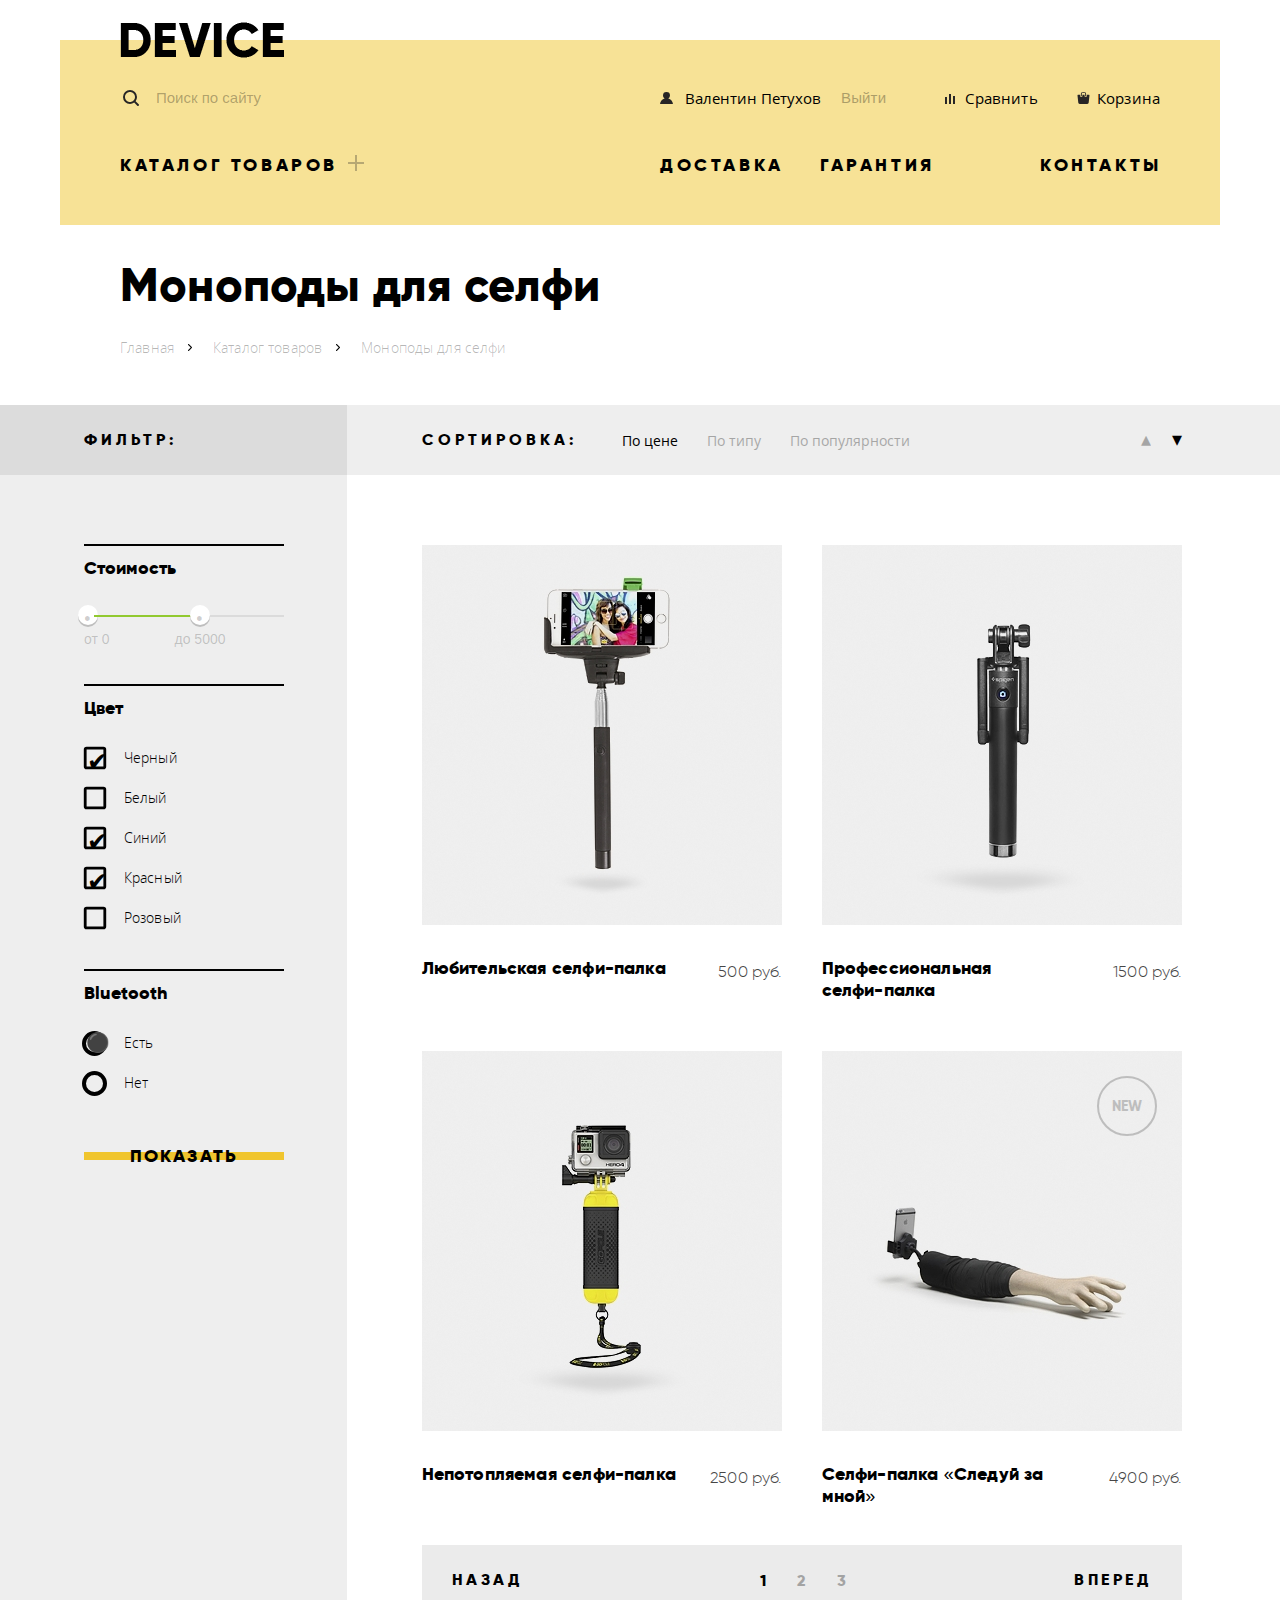
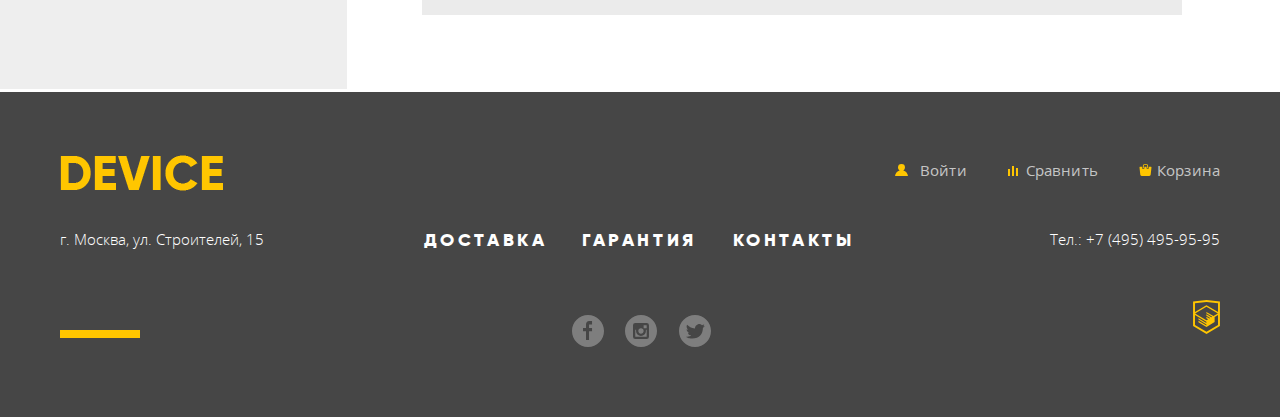
==== commit e9c04893: "Исправления Б12. Д11" ====
--- a/catalog.html
+++ b/catalog.html
@@ -155,26 +155,28 @@
         <section class="ranking">
           <h2 class="visually-hidden">Сортировка товаров по условиям</h2>
           <div class="ranking-wrapper">
-            <p class="ranking-title">Сортировка:</p>
-            <ul class="ranking-list">
-              <li class="ranking-item">
-                <a class="ranking-link use-range" href="range-cost.php">По цене</a>
-              </li>
-              <li class="ranking-item">
-                <a class="ranking-link" href="range-type.php">По типу</a>
-              </li>
-              <li class="ranking-item">
-                <a class="ranking-link" href="range-popular.php">По популярности</a>
-              </li>
-            </ul>
-            <ul class="ranking-list-type">
-              <li class="ranking-item ranking-type-item">
-                <a class="ranking-link" href="sort-up.php" title="От меньшего к большему">&blacktriangle;</a>
-              </li>
-              <li class="ranking-item ranking-type-item">
-                <a class="ranking-link use-range" href="sort-down.php" title="От большего к меньшему">&blacktriangledown;</a>
-              </li>
-            </ul>
+            <div class="ranking-container">
+              <p class="ranking-title">Сортировка:</p>
+              <ul class="ranking-list">
+                <li class="ranking-item">
+                  <a class="ranking-link use-range" href="range-cost.php">По цене</a>
+                </li>
+                <li class="ranking-item">
+                  <a class="ranking-link" href="range-type.php">По типу</a>
+                </li>
+                <li class="ranking-item">
+                  <a class="ranking-link" href="range-popular.php">По популярности</a>
+                </li>
+              </ul>
+              <ul class="ranking-list-type">
+                <li class="ranking-item ranking-type-item">
+                  <a class="ranking-link" href="sort-up.php" title="От меньшего к большему">&blacktriangle;</a>
+                </li>
+                <li class="ranking-item ranking-type-item">
+                  <a class="ranking-link use-range" href="sort-down.php" title="От большего к меньшему">&blacktriangledown;</a>
+                </li>
+              </ul>
+            </div>
           </div>
           <div class="products-cards-list">
             <div class="product-card">
--- a/css/style.css
+++ b/css/style.css
@@ -190,6 +190,20 @@
   width: 100%;
 }
 
+.button:hover {
+  opacity: .6;
+}
+
+.button:focus {
+  border: none;
+}
+
+.header .button:active {
+  outline: 0;
+  border: none;
+  opacity: .3;
+}
+
 .header-search-form {
   position: relative;
   margin-left: 40px;
@@ -205,6 +219,7 @@
   background-color: rgba(240, 197, 46, 0);
   font-family: 'open sans light', Arial, sans-serif;
   line-height: 30px;
+  width: 412px;
 }
 
 .catalog-button, .navigation-list, .slide-tagline {
@@ -216,11 +231,10 @@
   position: absolute;
   top: 8px;
   left: 3px;
-  content: url('data:image/svg+xml;utf8, <svg xmlns="http://www.w3.org/2000/svg" width="16" height="16" viewBox="0 0 16 16"><path fill="#272525" d="M15.7 14.3l-3.104-3.104A6.979 6.979 0 0 0 14 7a7 7 0 1 0-7 7 6.963 6.963 0 0 0 4.193-1.404L14.3 15.7c.185.184.38.3.7.3a1 1 0 0 0 1-1 .93.93 0 0 0-.3-.7zM2 7c0-2.762 2.238-5 5-5s5 2.238 5 5-2.238 5-5 5-5-2.238-5-5z"/></svg>')
+  content: url('[data-uri]')
 }
 
 .header-search-input:focus {
-  width: 412px;
   outline: 0;
   border: none;
   border-bottom: 2px solid #000;
@@ -239,10 +253,15 @@
 }
 
 .header-search-button {
-  opacity: 0;
-}
-
-.header-search-input:focus+.header-search-button {
+  color: transparent;
+  background-color: transparent;
+  cursor: default;
+  outline: none;
+  width: 0;
+  height: 0;
+}
+
+.header-search-input:focus + .header-search-button {
   position: absolute;
   top: -5px;
   margin-left: 0;
@@ -250,19 +269,17 @@
   height: 47px;
   border: 2px solid #000;
   color: #000;
-  opacity: 1;
-}
-
-.header-search-input:focus+.header-search-button:hover {
+}
+
+.header-search-input:focus + .header-search-button:hover {
   background-color: #000;
   color: #fff;
   opacity: 1;
 }
 
-.header-search-input:focus+.header-search-button:active {
+.header-search-input:focus + .header-search-button:active {
   background-color: #000;
   color: rgba(255, 255, 255, .3);
-  opacity: 1;
 }
 
 .user-navigation {
@@ -322,49 +339,35 @@
 .button-login::before, .user-profile::before {
   position: absolute;
   left: -25px;
-  content: url('data:image/svg+xml;utf8, <svg xmlns="http://www.w3.org/2000/svg" width="13" height="12" viewBox="0 0 13 12"><path fill="#272525" d="M.032 12h12.937c-.163-2.643-2.074-4.837-4.671-5.543a3.47 3.47 0 0 0 1.687-2.972 3.485 3.485 0 0 0-6.97 0c0 1.264.68 2.361 1.688 2.972C2.106 7.163.194 9.357.032 12z"/></svg>');
+  content: url('[data-uri]');
 }
 
 .footer .button-login::before {
-  content: url('data:image/svg+xml;utf8, <svg xmlns="http://www.w3.org/2000/svg" width="13" height="12" viewBox="0 0 13 12"><path fill="#ffc600" d="M.032 12h12.937c-.163-2.643-2.074-4.837-4.671-5.543a3.47 3.47 0 0 0 1.687-2.972 3.485 3.485 0 0 0-6.97 0c0 1.264.68 2.361 1.688 2.972C2.106 7.163.194 9.357.032 12z"/></svg>');
+  content: url('[data-uri]');
 }
 
 .button-compare::before {
   position: absolute;
   left: -20px;
-  content: url('data:image/svg+xml;utf8, <svg xmlns="http://www.w3.org/2000/svg" width="10" height="10" viewBox="0 0 10 10"><path fill="#272525" d="M8 2h1.984v8H8zM0 3h1.984v7H0zM4 0h2v10H4z"/></svg>');
+  content: url('[data-uri]');
 }
 
 .footer .button-compare::before {
   position: absolute;
   left: -18px;
-  content: url('data:image/svg+xml;utf8, <svg xmlns="http://www.w3.org/2000/svg" width="10" height="10" viewBox="0 0 10 10"><path fill="#ffc600" d="M8 2h1.984v8H8zM0 3h1.984v7H0zM4 0h2v10H4z"/></svg>');
+  content: url('[data-uri]');
 }
 
 .button-cart::before {
   position: absolute;
   left: -20px;
-  content: url('data:image/svg+xml;utf8, <svg xmlns="http://www.w3.org/2000/svg" width="13" height="12" viewBox="0 0 12 12"><path fill="#272525" d="M11.864 3.017a.429.429 0 0 0-.327-.154H9.225V4.09c0 .563-.484 1.022-1.08 1.022-.594 0-1.078-.458-1.078-1.022V2.863H4.909V4.09c0 .563-.485 1.022-1.08 1.022-.595 0-1.078-.458-1.078-1.022V2.863H.438a.43.43 0 0 0-.327.154.472.472 0 0 0-.108.358l.776 7.134c.015.806.642 1.455 1.411 1.455h7.595c.77 0 1.396-.649 1.411-1.455l.776-7.134a.476.476 0 0 0-.108-.358z"/><path fill="#272525" d="M3.829 4.499c.239 0 .433-.184.433-.409V1.84c0-.632.672-1.022 1.295-1.022h1.079c.655 0 1.078.401 1.078 1.022v2.25c0 .225.194.409.431.409.239 0 .433-.184.433-.409V1.84C8.577.773 7.761 0 6.636 0H5.557c-1.19 0-2.159.826-2.159 1.84v2.25c0 .225.194.409.431.409z"/></svg>');
+  content: url('[data-uri]');
 }
 
 .footer .button-cart::before {
   position: absolute;
   left: -18px;
-  content: url('data:image/svg+xml;utf8, <svg xmlns="http://www.w3.org/2000/svg" width="13" height="12" viewBox="0 0 12 12"><path fill="#ffc600" d="M11.864 3.017a.429.429 0 0 0-.327-.154H9.225V4.09c0 .563-.484 1.022-1.08 1.022-.594 0-1.078-.458-1.078-1.022V2.863H4.909V4.09c0 .563-.485 1.022-1.08 1.022-.595 0-1.078-.458-1.078-1.022V2.863H.438a.43.43 0 0 0-.327.154.472.472 0 0 0-.108.358l.776 7.134c.015.806.642 1.455 1.411 1.455h7.595c.77 0 1.396-.649 1.411-1.455l.776-7.134a.476.476 0 0 0-.108-.358z"/><path fill="#ffc600" d="M3.829 4.499c.239 0 .433-.184.433-.409V1.84c0-.632.672-1.022 1.295-1.022h1.079c.655 0 1.078.401 1.078 1.022v2.25c0 .225.194.409.431.409.239 0 .433-.184.433-.409V1.84C8.577.773 7.761 0 6.636 0H5.557c-1.19 0-2.159.826-2.159 1.84v2.25c0 .225.194.409.431.409z"/></svg>');
-}
-
-.header .button:hover {
-  opacity: .6;
-}
-
-.header .button:focus {
-  border: none;
-}
-
-.header .button:active {
-  outline: 0;
-  border: none;
-  opacity: .3;
+  content: url('[data-uri]');
 }
 
 .catalog:hover .catalog-wrapper {
@@ -667,11 +670,6 @@
   width: 1160px;
 }
 
-.card-image-wrapper, .services .wrapper {
-  display: -webkit-box;
-  display: -ms-flexbox;
-}
-
 .product-categories-name {
   margin-top: 35px;
   width: 160px;
@@ -804,15 +802,15 @@
 }
 
 .services-content-block__delivery::before {
-  content: url('data:image/svg+xml;utf8, <svg xmlns="http://www.w3.org/2000/svg" width="136" height="164" viewBox="0 0 136 164"><g fill="#FFF"><path d="M93.133 38.767c8.121 0 14.945-5.542 16.9-13.049l5.467.814a2.159 2.159 0 0 0 2.451-1.816 2.157 2.157 0 0 0-1.816-2.451l-5.541-.825c.002-.046.004-.091.004-.138 0-.182-.006-.362-.014-.542 0 0-.451-6.518-1.074-9.237-.621-2.719-2.535-3.296-2.535-3.296-9.77-2.212-19.772-2.438-22.375-2.438s-3.158 1.332-3.158 1.332l-3.15 4.996-.01-.003c-.076.122-.146.245-.219.368l-.027.043a17.387 17.387 0 0 0-2.367 8.777c-.001 9.646 7.819 17.465 17.464 17.465zM131.535 78.076v-.002l-26.742-2.168-9.246-21.112s-.461-2.774-6.008-8.476c-5.549-5.702-16.799-3.39-16.799-3.39s-23.886 4.469-31.745 6.318c-7.86 1.85-8.168 9.863-8.168 9.863l-.632 4.519-15.178-2.941a3.012 3.012 0 0 0-3.516 2.374L6.09 101.303a3.008 3.008 0 0 0 2.375 3.516l51.196 9.923c.115.022.23.024.346.033h.002c-.728.104-1.291-.035-1.291-.035l-9.4-1.849-3.082 17.105-23.56 20.363a7.43 7.43 0 1 0 9.857 11.086s27.725-22.05 29.575-23.591c1.85-1.54 2.773-3.853 2.773-3.853s4.541-13.948 5.779-16.874c.848-2.004 4.932-1.079 4.932-1.079l22.885 8.631 7.615 29.062c.082.63.242 1.234.473 1.804h.002a7.428 7.428 0 0 0 14.112-4.512c-.842-4.965-4.604-27.046-5.561-31.826-1.078-5.394-4.621-6.934-4.621-6.934s-21.268-11.558-22.654-12.329c-1.387-.77-1.078-2.774-1.078-2.774l3.93-14.331 2.773 5.856s1.619 3.274 4.084 3.391l33.357.82a7.43 7.43 0 0 0 7.43-7.431 7.43 7.43 0 0 0-6.804-7.399zM60.104 62.807l-1.789 5.88 9.898 1.919-20.214-3.917.548-2.496 11.557-1.386zm-2.249 45.473l-45.304-8.781 6.27-32.353 12.542 2.431-1.618 11.567-.64 4.406c-.005.026-.008.056-.012.082l-.018.127h.002a7.43 7.43 0 0 0 7.367 8.38 7.428 7.428 0 0 0 7.368-8.366l2.901-13.223 17.413 3.374-6.271 32.356zM25.05 17.008h38.027c1.1 0 2-.896 2-1.99 0-1.094-.9-1.99-2-1.99H25.05c-1.1 0-2 .896-2 1.99 0 1.094.9 1.99 2 1.99zM38.08 23.025c-1.1 0-2 .896-2 1.99 0 1.094.9 1.99 2 1.99h22.959c1.1 0 2-.896 2-1.99a2 2 0 0 0-2-1.99H38.08z"/></g><path fill="#3A3A3A" d="M87.098 32.732c8.121 0 14.945-5.542 16.9-13.049l5.467.814a2.159 2.159 0 0 0 2.451-1.816 2.157 2.157 0 0 0-1.816-2.451l-5.541-.825c.002-.046.004-.091.004-.138 0-.182-.006-.362-.014-.542 0 0-.451-6.518-1.074-9.237-.621-2.719-2.535-3.296-2.535-3.296C91.17-.02 81.168-.246 78.564-.246s-3.158 1.332-3.158 1.332l-3.15 4.996-.01-.003c-.076.121-.146.245-.219.368L72 6.49a17.387 17.387 0 0 0-2.367 8.777c0 9.646 7.82 17.465 17.465 17.465zM125.5 72.041v-.002l-26.742-2.168-9.246-21.112s-.461-2.774-6.008-8.476c-5.549-5.702-16.799-3.39-16.799-3.39S42.819 41.362 34.96 43.21c-7.86 1.85-8.168 9.863-8.168 9.863L23.71 75.109l-.64 4.406c-.005.026-.008.056-.012.082l-.018.127h.002a7.43 7.43 0 0 0 7.367 8.38 7.428 7.428 0 0 0 7.368-8.366l4.734-21.581 11.557-1.386-1.789 5.88 9.898 1.919a3.01 3.01 0 0 1 2.375 3.517L57.14 106.33a3.012 3.012 0 0 1-2.948 2.43c-.072 0-.146-.016-.22-.021-.728.104-1.291-.035-1.291-.035l-9.4-1.849-3.082 17.105-23.56 20.363a7.43 7.43 0 1 0 9.857 11.086s27.725-22.05 29.575-23.591c1.85-1.54 2.773-3.853 2.773-3.853s4.541-13.948 5.779-16.874c.848-2.004 4.932-1.079 4.932-1.079l22.885 8.631 7.615 29.062c.082.63.242 1.234.473 1.804h.002a7.428 7.428 0 0 0 14.112-4.512c-.842-4.965-4.604-27.046-5.561-31.826-1.078-5.394-4.621-6.934-4.621-6.934S83.193 94.682 81.807 93.91c-1.387-.77-1.078-2.774-1.078-2.774l3.93-14.331 2.773 5.856s1.619 3.274 4.084 3.391l33.357.82a7.43 7.43 0 0 0 .627-14.831z"/><path fill="#F0C42E" d="M53.971 108.739h.002c.073.006.147.021.22.021 1.407 0 2.671-1 2.948-2.43l7.412-38.243a3.01 3.01 0 0 0-2.375-3.517l-20.214-3.917-1.286 5.862 17.413 3.374-6.271 32.354-45.304-8.779 6.27-32.353 12.542 2.431.832-5.95-15.178-2.942a3.012 3.012 0 0 0-3.516 2.374L.055 95.268a3.008 3.008 0 0 0 2.375 3.516l51.196 9.923c.114.022.229.023.345.032z"/><path fill="#F0C52E" d="M59.042 8.982a2 2 0 0 1-2 1.99H19.015c-1.1 0-2-.896-2-1.99 0-1.094.9-1.99 2-1.99h38.027c1.1.001 2 .896 2 1.99zM57.004 18.98c0 1.094-.9 1.99-2 1.99h-22.96c-1.1 0-2-.896-2-1.99a2 2 0 0 1 2-1.99h22.959c1.101 0 2.001.896 2.001 1.99z"/></svg>');
+  content: url('data:image/svg+xml;sharset=utf8; <svg xmlns="http://www.w3.org/2000/svg" width="136" height="164" viewBox="0 0 136 164"><g fill="#FFF"><path d="M93.133 38.767c8.121 0 14.945-5.542 16.9-13.049l5.467.814a2.159 2.159 0 0 0 2.451-1.816 2.157 2.157 0 0 0-1.816-2.451l-5.541-.825c.002-.046.004-.091.004-.138 0-.182-.006-.362-.014-.542 0 0-.451-6.518-1.074-9.237-.621-2.719-2.535-3.296-2.535-3.296-9.77-2.212-19.772-2.438-22.375-2.438s-3.158 1.332-3.158 1.332l-3.15 4.996-.01-.003c-.076.122-.146.245-.219.368l-.027.043a17.387 17.387 0 0 0-2.367 8.777c-.001 9.646 7.819 17.465 17.464 17.465zM131.535 78.076v-.002l-26.742-2.168-9.246-21.112s-.461-2.774-6.008-8.476c-5.549-5.702-16.799-3.39-16.799-3.39s-23.886 4.469-31.745 6.318c-7.86 1.85-8.168 9.863-8.168 9.863l-.632 4.519-15.178-2.941a3.012 3.012 0 0 0-3.516 2.374L6.09 101.303a3.008 3.008 0 0 0 2.375 3.516l51.196 9.923c.115.022.23.024.346.033h.002c-.728.104-1.291-.035-1.291-.035l-9.4-1.849-3.082 17.105-23.56 20.363a7.43 7.43 0 1 0 9.857 11.086s27.725-22.05 29.575-23.591c1.85-1.54 2.773-3.853 2.773-3.853s4.541-13.948 5.779-16.874c.848-2.004 4.932-1.079 4.932-1.079l22.885 8.631 7.615 29.062c.082.63.242 1.234.473 1.804h.002a7.428 7.428 0 0 0 14.112-4.512c-.842-4.965-4.604-27.046-5.561-31.826-1.078-5.394-4.621-6.934-4.621-6.934s-21.268-11.558-22.654-12.329c-1.387-.77-1.078-2.774-1.078-2.774l3.93-14.331 2.773 5.856s1.619 3.274 4.084 3.391l33.357.82a7.43 7.43 0 0 0 7.43-7.431 7.43 7.43 0 0 0-6.804-7.399zM60.104 62.807l-1.789 5.88 9.898 1.919-20.214-3.917.548-2.496 11.557-1.386zm-2.249 45.473l-45.304-8.781 6.27-32.353 12.542 2.431-1.618 11.567-.64 4.406c-.005.026-.008.056-.012.082l-.018.127h.002a7.43 7.43 0 0 0 7.367 8.38 7.428 7.428 0 0 0 7.368-8.366l2.901-13.223 17.413 3.374-6.271 32.356zM25.05 17.008h38.027c1.1 0 2-.896 2-1.99 0-1.094-.9-1.99-2-1.99H25.05c-1.1 0-2 .896-2 1.99 0 1.094.9 1.99 2 1.99zM38.08 23.025c-1.1 0-2 .896-2 1.99 0 1.094.9 1.99 2 1.99h22.959c1.1 0 2-.896 2-1.99a2 2 0 0 0-2-1.99H38.08z"/></g><path fill="#3A3A3A" d="M87.098 32.732c8.121 0 14.945-5.542 16.9-13.049l5.467.814a2.159 2.159 0 0 0 2.451-1.816 2.157 2.157 0 0 0-1.816-2.451l-5.541-.825c.002-.046.004-.091.004-.138 0-.182-.006-.362-.014-.542 0 0-.451-6.518-1.074-9.237-.621-2.719-2.535-3.296-2.535-3.296C91.17-.02 81.168-.246 78.564-.246s-3.158 1.332-3.158 1.332l-3.15 4.996-.01-.003c-.076.121-.146.245-.219.368L72 6.49a17.387 17.387 0 0 0-2.367 8.777c0 9.646 7.82 17.465 17.465 17.465zM125.5 72.041v-.002l-26.742-2.168-9.246-21.112s-.461-2.774-6.008-8.476c-5.549-5.702-16.799-3.39-16.799-3.39S42.819 41.362 34.96 43.21c-7.86 1.85-8.168 9.863-8.168 9.863L23.71 75.109l-.64 4.406c-.005.026-.008.056-.012.082l-.018.127h.002a7.43 7.43 0 0 0 7.367 8.38 7.428 7.428 0 0 0 7.368-8.366l4.734-21.581 11.557-1.386-1.789 5.88 9.898 1.919a3.01 3.01 0 0 1 2.375 3.517L57.14 106.33a3.012 3.012 0 0 1-2.948 2.43c-.072 0-.146-.016-.22-.021-.728.104-1.291-.035-1.291-.035l-9.4-1.849-3.082 17.105-23.56 20.363a7.43 7.43 0 1 0 9.857 11.086s27.725-22.05 29.575-23.591c1.85-1.54 2.773-3.853 2.773-3.853s4.541-13.948 5.779-16.874c.848-2.004 4.932-1.079 4.932-1.079l22.885 8.631 7.615 29.062c.082.63.242 1.234.473 1.804h.002a7.428 7.428 0 0 0 14.112-4.512c-.842-4.965-4.604-27.046-5.561-31.826-1.078-5.394-4.621-6.934-4.621-6.934S83.193 94.682 81.807 93.91c-1.387-.77-1.078-2.774-1.078-2.774l3.93-14.331 2.773 5.856s1.619 3.274 4.084 3.391l33.357.82a7.43 7.43 0 0 0 .627-14.831z"/><path fill="#F0C42E" d="M53.971 108.739h.002c.073.006.147.021.22.021 1.407 0 2.671-1 2.948-2.43l7.412-38.243a3.01 3.01 0 0 0-2.375-3.517l-20.214-3.917-1.286 5.862 17.413 3.374-6.271 32.354-45.304-8.779 6.27-32.353 12.542 2.431.832-5.95-15.178-2.942a3.012 3.012 0 0 0-3.516 2.374L.055 95.268a3.008 3.008 0 0 0 2.375 3.516l51.196 9.923c.114.022.229.023.345.032z"/><path fill="#F0C52E" d="M59.042 8.982a2 2 0 0 1-2 1.99H19.015c-1.1 0-2-.896-2-1.99 0-1.094.9-1.99 2-1.99h38.027c1.1.001 2 .896 2 1.99zM57.004 18.98c0 1.094-.9 1.99-2 1.99h-22.96c-1.1 0-2-.896-2-1.99a2 2 0 0 1 2-1.99h22.959c1.101 0 2.001.896 2.001 1.99z"/></svg>');
 }
 
 .services-content-block__warranty::before {
-  content: url('data:image/svg+xml;utf8, <svg xmlns="http://www.w3.org/2000/svg" width="171" height="195" viewBox="0 0 171 195"><g fill="#FFF"><path d="M77.694 174.636c-.104-.13-10.495-12.996-12.609-15.76-1.321-1.727-3.307-2.678-5.593-2.678-2.56 0-4.836 1.17-5.512 1.553l-5.486 2.743c-1.773-.479-5.587-1.95-9.28-6.268-3.284-3.839-3.261-8.986-3.086-11.099l5.893-5.893c3.093-2.717 2.452-6.516 1.246-8.431l-.219-.311s-12.862-16.221-14.666-18.498c-.989-1.249-2.475-1.938-4.184-1.938-2.849 0-5.879 1.975-6.756 2.592-10.885 7.749-11.586 14.562-11.631 15.313l-.024.414.074.409c6.412 35.726 26.026 51.137 35.453 58.543 1.148.901 2.14 1.681 2.854 2.306C50.731 193.38 57.93 194 60.721 194c2.375-.001 4.48-.405 6.089-1.171 4.366-2.078 9.425-8.01 10.872-9.778 2.501-3.059 1.283-6.599.168-8.208l-.156-.207zm-13.893 11.873c-.499.237-1.57.491-3.081.491-1.56 0-7.032-.334-11.944-4.632-.854-.747-1.913-1.579-3.139-2.543-8.694-6.83-26.729-21.001-32.78-53.684.289-.979 1.829-4.938 8.62-9.771a11.385 11.385 0 0 1 2.119-1.142l13.502 17.03-7.528 7.527-.203 1.055c-.081.422-1.911 10.409 4.527 17.937 6.286 7.349 13.25 8.667 14.583 8.856l1.082.154 7.644-3.823.218-.118c.281-.167 1.335-.648 2.071-.648.036 0 .065.001.088.003 2.149 2.8 11.105 13.897 12.5 15.624a.03.03 0 0 0 .004.01c-2.562 3.095-6.173 6.669-8.283 7.674zM137.85 65.824c5.512-5.177 7.156-11.975 5.033-20.783a2.502 2.502 0 0 0-4.103-1.272l-8.221 7.403c-1.438-.795-3.676-2.451-4.465-5.33l6.803-6.729a2.502 2.502 0 0 0 .104-3.446l-.186-.207a2.473 2.473 0 0 0-.678-.533c-.16-.086-3.988-2.116-8.824-2.116-4.709 0-8.859 1.921-12.002 5.556-6 6.938-4.557 15.042-3.543 18.471l-3.488 3.488-10.284-9.236 4.717-3.266L78.671 34.1 68.07 44.703l13.724 20.041 3.266-4.717 9.237 10.282-3.295 3.294c-1.5-.478-3.883-1.052-6.663-1.052-5.429 0-10.236 2.174-13.962 6.359-.271.329-6.599 8.165-2.751 18.621a2.501 2.501 0 0 0 3.993 1.019l8.295-7.259c1.323.567 3.622 2.08 4.659 5.925l-7.384 7.516a2.498 2.498 0 0 0 1.218 4.187c.11.025 2.724.623 6.175.623 6.84 0 12.112-2.271 15.245-6.567 3.363-4.613 4.094-9.433 3.994-13.088l16.217 16.217.172.158c1.521 1.26 4.318 2.725 7.451 2.725 2.227 0 4.625-.741 6.852-2.824l5.518-5.516.102-.104c5.012-5.358 2.258-11.698.1-14.302l-16.945-16.959c1.027.106 2.148.181 3.322.181 4.888-.001 8.669-1.225 11.24-3.639zM84.551 51.978l-2.734 3.949-7.276-10.625 4.731-4.732 10.625 7.276-3.95 2.734 14.792 13.286-4.094 4.093 1.191-1.192-13.285-14.789zm13.562 33.524c.109.313 2.615 7.746-2.328 14.527-2.77 3.798-7.748 4.526-11.4 4.512l4.703-4.787c.566-.576.82-1.391.68-2.187-1.791-10.147-9.745-11.484-10.083-11.536a2.513 2.513 0 0 0-2.027.589l-6.204 5.428c-.522-5.56 2.413-9.489 2.759-9.932 2.721-3.03 6.127-4.566 10.125-4.566 3.515 0 6.231 1.211 6.249 1.22a2.501 2.501 0 0 0 2.818-.501l19-19a2.493 2.493 0 0 0 .527-2.756c-.035-.083-3.494-8.34 2.158-14.876 2.195-2.539 4.961-3.826 8.221-3.826 1.23 0 2.383.183 3.365.421l-5.047 4.993a2.5 2.5 0 0 0-.725 2.08c1.012 8.3 8.969 11.077 9.307 11.191a2.503 2.503 0 0 0 2.473-.511l6.049-5.447c.373 4.864-1.02 8.554-4.309 11.642-2.008 1.887-5.359 2.283-7.818 2.283-3.689 0-6.951-.865-6.982-.873a2.502 2.502 0 0 0-2.43.653l-18.5 18.667a2.521 2.521 0 0 0-.581 2.592zm5.502 1.842v0zm-.181-1.121zm33.091 10.856l-5.479 5.476c-3.248 2.98-6.9.432-7.576-.087l-18.643-18.645 14.941-15.075-2.035 2.053 18.707 18.706c.46.592 3.097 4.287.085 7.572zm-15.209-28.054zm-.843-.143l.066.012a4.19 4.19 0 0 1-.066-.012z"/><path d="M104.162 6.002c-36.408 0-65.922 29.514-65.922 65.922 0 33.517 25.02 61.172 57.398 65.354v26.224s57.439-21.243 71.969-73.622c.078-.283.139-.538.211-.812.113-.424.225-.85.33-1.277.064-.263.119-.514.178-.769a66.07 66.07 0 0 0 1.758-15.098c0-36.408-29.514-65.922-65.922-65.922zm57.348 79.422l-.006.027-.006.027-.029.13c-.039.17-.076.339-.119.515-.094.376-.191.751-.301 1.161l-.104.4a9.602 9.602 0 0 1-.082.324c-5.564 20.056-18.52 37.7-38.506 52.442-7.373 5.438-14.408 9.464-19.719 12.175V131.123l-6.104-.788c-29.243-3.777-51.295-28.889-51.295-58.412 0-32.49 26.432-58.922 58.922-58.922 32.488 0 58.922 26.432 58.922 58.922a59.082 59.082 0 0 1-1.573 13.501z"/></g><path fill="#3A3A3A" d="M54.583 187.998c-2.791 0-9.989-.62-16.554-6.364-.714-.625-1.706-1.404-2.854-2.306-9.426-7.406-29.041-22.817-35.453-58.543l-.074-.409.024-.414c.044-.752.746-7.564 11.631-15.313.877-.617 3.907-2.592 6.756-2.592 1.708 0 3.194.688 4.184 1.938 1.804 2.277 14.666 18.498 14.666 18.498l.219.311c1.206 1.915 1.847 5.714-1.246 8.431l-5.893 5.893c-.175 2.112-.198 7.26 3.086 11.099 3.692 4.317 7.507 5.789 9.28 6.268l5.486-2.743c.676-.383 2.952-1.553 5.512-1.553 2.286 0 4.272.951 5.593 2.678 2.114 2.764 12.504 15.63 12.609 15.76l.155.207c1.115 1.609 2.333 5.149-.168 8.208-1.447 1.769-6.505 7.7-10.872 9.778-1.607.763-3.712 1.167-6.087 1.168zM6.72 120.14c6.051 32.683 24.086 46.854 32.78 53.684 1.226.964 2.285 1.796 3.139 2.543 4.912 4.298 10.384 4.632 11.944 4.632 1.511 0 2.582-.254 3.081-.491 2.11-1.005 5.722-4.579 8.284-7.674l-.004-.01C64.55 171.097 55.593 160 53.444 157.2a1.063 1.063 0 0 0-.088-.003c-.736 0-1.79.481-2.071.648l-.218.118-7.644 3.823-1.082-.154c-1.333-.189-8.297-1.508-14.583-8.856-6.438-7.527-4.608-17.515-4.527-17.937l.203-1.055 7.528-7.527-13.502-17.03c-.611.237-1.467.688-2.119 1.142-6.793 4.833-8.333 8.792-8.621 9.771z"/><path fill="#F0C42E" d="M78.443 103.54c-3.452 0-6.065-.598-6.175-.623a2.5 2.5 0 0 1-1.218-4.187l7.384-7.516c-1.037-3.845-3.336-5.357-4.659-5.925l-8.295 7.259a2.503 2.503 0 0 1-3.993-1.018c-3.848-10.457 2.48-18.293 2.751-18.622 3.726-4.185 8.533-6.359 13.962-6.359 2.78 0 5.162.574 6.663 1.052l16.766-16.765c-1.013-3.43-2.457-11.534 3.543-18.471 3.143-3.634 7.293-5.556 12.002-5.556 4.837 0 8.664 2.029 8.825 2.116.255.137.484.317.677.533l.186.207c.89.993.845 2.508-.104 3.446l-6.803 6.729c.789 2.879 3.028 4.535 4.465 5.33l8.222-7.403a2.5 2.5 0 0 1 4.103 1.272c2.123 8.809.478 15.606-5.033 20.783-2.57 2.414-6.353 3.638-11.242 3.638-2.789 0-5.324-.407-6.839-.714L97.127 79.399c.729 3.181 1.631 10.62-3.439 17.574-3.133 4.296-8.405 6.567-15.245 6.567zm-.196-5.001c3.651.015 8.631-.714 11.4-4.512 4.944-6.781 2.438-14.214 2.329-14.527a2.518 2.518 0 0 1 .582-2.593l18.5-18.667a2.501 2.501 0 0 1 2.43-.653c.03.008 3.293.873 6.982.873 2.458 0 5.811-.396 7.818-2.283 3.288-3.088 4.681-6.778 4.309-11.642l-6.049 5.447a2.505 2.505 0 0 1-2.473.511c-.338-.114-8.295-2.891-9.307-11.191a2.496 2.496 0 0 1 .724-2.08l5.047-4.993a14.37 14.37 0 0 0-3.365-.421c-3.259 0-6.024 1.288-8.221 3.826-5.651 6.536-2.192 14.793-2.157 14.876.405.94.196 2.033-.528 2.756l-19 19a2.5 2.5 0 0 1-2.817.501c-.018-.008-2.735-1.22-6.25-1.22-3.998 0-7.404 1.536-10.125 4.566-.347.442-3.282 4.372-2.759 9.932l6.204-5.428a2.506 2.506 0 0 1 2.027-.589c.337.052 8.291 1.389 10.082 11.536a2.498 2.498 0 0 1-.679 2.187l-4.704 4.788z"/><g fill="#3A3A3A"><path d="M78.921 54.025l9.237 10.282 3.54-3.541-13.285-14.79-2.735 3.949-7.276-10.624 4.732-4.732 10.625 7.276-3.95 2.734L94.6 57.865l3.541-3.541-10.283-9.236 4.717-3.266-20.042-13.724-10.601 10.603 13.724 20.041zM117.147 63.28a37.19 37.19 0 0 1-3.517-.534l-2.034 2.053 18.706 18.706c.46.592 3.097 4.287.084 7.572l-5.478 5.476c-3.248 2.98-6.901.432-7.576-.087L98.69 77.821l-1.563 1.578c.245 1.07.505 2.63.555 4.485l16.217 16.218.173.158c1.521 1.26 4.318 2.725 7.45 2.725 2.228 0 4.625-.741 6.853-2.824l5.518-5.516.102-.103c5.012-5.358 2.257-11.699.099-14.303L117.147 63.28z"/></g><path fill="#3A3A3A" d="M98.023 7c32.489 0 58.922 26.432 58.922 58.922 0 4.508-.529 9.05-1.573 13.5l-.006.027-.007.027-.029.13c-.038.17-.076.339-.118.515-.094.376-.191.751-.302 1.161l-.103.4c-.026.108-.054.216-.083.324-5.564 20.056-18.52 37.7-38.506 52.442-7.373 5.438-14.408 9.464-19.719 12.175V125.121l-6.104-.788c-29.243-3.777-51.294-28.889-51.294-58.412C39.102 33.432 65.534 7 98.023 7m0-7C61.616 0 32.102 29.514 32.102 65.922c0 33.517 25.02 61.172 57.398 65.354V157.5s57.439-21.243 71.97-73.622c.078-.283.138-.538.21-.812.114-.424.225-.85.331-1.277.063-.263.119-.514.177-.769a66.014 66.014 0 0 0 1.758-15.098C163.945 29.514 134.432 0 98.023 0z"/></svg>');
+  content: url('data:image/svg+xml;sharset=utf8; <svg xmlns="http://www.w3.org/2000/svg" width="171" height="195" viewBox="0 0 171 195"><g fill="#FFF"><path d="M77.694 174.636c-.104-.13-10.495-12.996-12.609-15.76-1.321-1.727-3.307-2.678-5.593-2.678-2.56 0-4.836 1.17-5.512 1.553l-5.486 2.743c-1.773-.479-5.587-1.95-9.28-6.268-3.284-3.839-3.261-8.986-3.086-11.099l5.893-5.893c3.093-2.717 2.452-6.516 1.246-8.431l-.219-.311s-12.862-16.221-14.666-18.498c-.989-1.249-2.475-1.938-4.184-1.938-2.849 0-5.879 1.975-6.756 2.592-10.885 7.749-11.586 14.562-11.631 15.313l-.024.414.074.409c6.412 35.726 26.026 51.137 35.453 58.543 1.148.901 2.14 1.681 2.854 2.306C50.731 193.38 57.93 194 60.721 194c2.375-.001 4.48-.405 6.089-1.171 4.366-2.078 9.425-8.01 10.872-9.778 2.501-3.059 1.283-6.599.168-8.208l-.156-.207zm-13.893 11.873c-.499.237-1.57.491-3.081.491-1.56 0-7.032-.334-11.944-4.632-.854-.747-1.913-1.579-3.139-2.543-8.694-6.83-26.729-21.001-32.78-53.684.289-.979 1.829-4.938 8.62-9.771a11.385 11.385 0 0 1 2.119-1.142l13.502 17.03-7.528 7.527-.203 1.055c-.081.422-1.911 10.409 4.527 17.937 6.286 7.349 13.25 8.667 14.583 8.856l1.082.154 7.644-3.823.218-.118c.281-.167 1.335-.648 2.071-.648.036 0 .065.001.088.003 2.149 2.8 11.105 13.897 12.5 15.624a.03.03 0 0 0 .004.01c-2.562 3.095-6.173 6.669-8.283 7.674zM137.85 65.824c5.512-5.177 7.156-11.975 5.033-20.783a2.502 2.502 0 0 0-4.103-1.272l-8.221 7.403c-1.438-.795-3.676-2.451-4.465-5.33l6.803-6.729a2.502 2.502 0 0 0 .104-3.446l-.186-.207a2.473 2.473 0 0 0-.678-.533c-.16-.086-3.988-2.116-8.824-2.116-4.709 0-8.859 1.921-12.002 5.556-6 6.938-4.557 15.042-3.543 18.471l-3.488 3.488-10.284-9.236 4.717-3.266L78.671 34.1 68.07 44.703l13.724 20.041 3.266-4.717 9.237 10.282-3.295 3.294c-1.5-.478-3.883-1.052-6.663-1.052-5.429 0-10.236 2.174-13.962 6.359-.271.329-6.599 8.165-2.751 18.621a2.501 2.501 0 0 0 3.993 1.019l8.295-7.259c1.323.567 3.622 2.08 4.659 5.925l-7.384 7.516a2.498 2.498 0 0 0 1.218 4.187c.11.025 2.724.623 6.175.623 6.84 0 12.112-2.271 15.245-6.567 3.363-4.613 4.094-9.433 3.994-13.088l16.217 16.217.172.158c1.521 1.26 4.318 2.725 7.451 2.725 2.227 0 4.625-.741 6.852-2.824l5.518-5.516.102-.104c5.012-5.358 2.258-11.698.1-14.302l-16.945-16.959c1.027.106 2.148.181 3.322.181 4.888-.001 8.669-1.225 11.24-3.639zM84.551 51.978l-2.734 3.949-7.276-10.625 4.731-4.732 10.625 7.276-3.95 2.734 14.792 13.286-4.094 4.093 1.191-1.192-13.285-14.789zm13.562 33.524c.109.313 2.615 7.746-2.328 14.527-2.77 3.798-7.748 4.526-11.4 4.512l4.703-4.787c.566-.576.82-1.391.68-2.187-1.791-10.147-9.745-11.484-10.083-11.536a2.513 2.513 0 0 0-2.027.589l-6.204 5.428c-.522-5.56 2.413-9.489 2.759-9.932 2.721-3.03 6.127-4.566 10.125-4.566 3.515 0 6.231 1.211 6.249 1.22a2.501 2.501 0 0 0 2.818-.501l19-19a2.493 2.493 0 0 0 .527-2.756c-.035-.083-3.494-8.34 2.158-14.876 2.195-2.539 4.961-3.826 8.221-3.826 1.23 0 2.383.183 3.365.421l-5.047 4.993a2.5 2.5 0 0 0-.725 2.08c1.012 8.3 8.969 11.077 9.307 11.191a2.503 2.503 0 0 0 2.473-.511l6.049-5.447c.373 4.864-1.02 8.554-4.309 11.642-2.008 1.887-5.359 2.283-7.818 2.283-3.689 0-6.951-.865-6.982-.873a2.502 2.502 0 0 0-2.43.653l-18.5 18.667a2.521 2.521 0 0 0-.581 2.592zm5.502 1.842v0zm-.181-1.121zm33.091 10.856l-5.479 5.476c-3.248 2.98-6.9.432-7.576-.087l-18.643-18.645 14.941-15.075-2.035 2.053 18.707 18.706c.46.592 3.097 4.287.085 7.572zm-15.209-28.054zm-.843-.143l.066.012a4.19 4.19 0 0 1-.066-.012z"/><path d="M104.162 6.002c-36.408 0-65.922 29.514-65.922 65.922 0 33.517 25.02 61.172 57.398 65.354v26.224s57.439-21.243 71.969-73.622c.078-.283.139-.538.211-.812.113-.424.225-.85.33-1.277.064-.263.119-.514.178-.769a66.07 66.07 0 0 0 1.758-15.098c0-36.408-29.514-65.922-65.922-65.922zm57.348 79.422l-.006.027-.006.027-.029.13c-.039.17-.076.339-.119.515-.094.376-.191.751-.301 1.161l-.104.4a9.602 9.602 0 0 1-.082.324c-5.564 20.056-18.52 37.7-38.506 52.442-7.373 5.438-14.408 9.464-19.719 12.175V131.123l-6.104-.788c-29.243-3.777-51.295-28.889-51.295-58.412 0-32.49 26.432-58.922 58.922-58.922 32.488 0 58.922 26.432 58.922 58.922a59.082 59.082 0 0 1-1.573 13.501z"/></g><path fill="#3A3A3A" d="M54.583 187.998c-2.791 0-9.989-.62-16.554-6.364-.714-.625-1.706-1.404-2.854-2.306-9.426-7.406-29.041-22.817-35.453-58.543l-.074-.409.024-.414c.044-.752.746-7.564 11.631-15.313.877-.617 3.907-2.592 6.756-2.592 1.708 0 3.194.688 4.184 1.938 1.804 2.277 14.666 18.498 14.666 18.498l.219.311c1.206 1.915 1.847 5.714-1.246 8.431l-5.893 5.893c-.175 2.112-.198 7.26 3.086 11.099 3.692 4.317 7.507 5.789 9.28 6.268l5.486-2.743c.676-.383 2.952-1.553 5.512-1.553 2.286 0 4.272.951 5.593 2.678 2.114 2.764 12.504 15.63 12.609 15.76l.155.207c1.115 1.609 2.333 5.149-.168 8.208-1.447 1.769-6.505 7.7-10.872 9.778-1.607.763-3.712 1.167-6.087 1.168zM6.72 120.14c6.051 32.683 24.086 46.854 32.78 53.684 1.226.964 2.285 1.796 3.139 2.543 4.912 4.298 10.384 4.632 11.944 4.632 1.511 0 2.582-.254 3.081-.491 2.11-1.005 5.722-4.579 8.284-7.674l-.004-.01C64.55 171.097 55.593 160 53.444 157.2a1.063 1.063 0 0 0-.088-.003c-.736 0-1.79.481-2.071.648l-.218.118-7.644 3.823-1.082-.154c-1.333-.189-8.297-1.508-14.583-8.856-6.438-7.527-4.608-17.515-4.527-17.937l.203-1.055 7.528-7.527-13.502-17.03c-.611.237-1.467.688-2.119 1.142-6.793 4.833-8.333 8.792-8.621 9.771z"/><path fill="#F0C42E" d="M78.443 103.54c-3.452 0-6.065-.598-6.175-.623a2.5 2.5 0 0 1-1.218-4.187l7.384-7.516c-1.037-3.845-3.336-5.357-4.659-5.925l-8.295 7.259a2.503 2.503 0 0 1-3.993-1.018c-3.848-10.457 2.48-18.293 2.751-18.622 3.726-4.185 8.533-6.359 13.962-6.359 2.78 0 5.162.574 6.663 1.052l16.766-16.765c-1.013-3.43-2.457-11.534 3.543-18.471 3.143-3.634 7.293-5.556 12.002-5.556 4.837 0 8.664 2.029 8.825 2.116.255.137.484.317.677.533l.186.207c.89.993.845 2.508-.104 3.446l-6.803 6.729c.789 2.879 3.028 4.535 4.465 5.33l8.222-7.403a2.5 2.5 0 0 1 4.103 1.272c2.123 8.809.478 15.606-5.033 20.783-2.57 2.414-6.353 3.638-11.242 3.638-2.789 0-5.324-.407-6.839-.714L97.127 79.399c.729 3.181 1.631 10.62-3.439 17.574-3.133 4.296-8.405 6.567-15.245 6.567zm-.196-5.001c3.651.015 8.631-.714 11.4-4.512 4.944-6.781 2.438-14.214 2.329-14.527a2.518 2.518 0 0 1 .582-2.593l18.5-18.667a2.501 2.501 0 0 1 2.43-.653c.03.008 3.293.873 6.982.873 2.458 0 5.811-.396 7.818-2.283 3.288-3.088 4.681-6.778 4.309-11.642l-6.049 5.447a2.505 2.505 0 0 1-2.473.511c-.338-.114-8.295-2.891-9.307-11.191a2.496 2.496 0 0 1 .724-2.08l5.047-4.993a14.37 14.37 0 0 0-3.365-.421c-3.259 0-6.024 1.288-8.221 3.826-5.651 6.536-2.192 14.793-2.157 14.876.405.94.196 2.033-.528 2.756l-19 19a2.5 2.5 0 0 1-2.817.501c-.018-.008-2.735-1.22-6.25-1.22-3.998 0-7.404 1.536-10.125 4.566-.347.442-3.282 4.372-2.759 9.932l6.204-5.428a2.506 2.506 0 0 1 2.027-.589c.337.052 8.291 1.389 10.082 11.536a2.498 2.498 0 0 1-.679 2.187l-4.704 4.788z"/><g fill="#3A3A3A"><path d="M78.921 54.025l9.237 10.282 3.54-3.541-13.285-14.79-2.735 3.949-7.276-10.624 4.732-4.732 10.625 7.276-3.95 2.734L94.6 57.865l3.541-3.541-10.283-9.236 4.717-3.266-20.042-13.724-10.601 10.603 13.724 20.041zM117.147 63.28a37.19 37.19 0 0 1-3.517-.534l-2.034 2.053 18.706 18.706c.46.592 3.097 4.287.084 7.572l-5.478 5.476c-3.248 2.98-6.901.432-7.576-.087L98.69 77.821l-1.563 1.578c.245 1.07.505 2.63.555 4.485l16.217 16.218.173.158c1.521 1.26 4.318 2.725 7.45 2.725 2.228 0 4.625-.741 6.853-2.824l5.518-5.516.102-.103c5.012-5.358 2.257-11.699.099-14.303L117.147 63.28z"/></g><path fill="#3A3A3A" d="M98.023 7c32.489 0 58.922 26.432 58.922 58.922 0 4.508-.529 9.05-1.573 13.5l-.006.027-.007.027-.029.13c-.038.17-.076.339-.118.515-.094.376-.191.751-.302 1.161l-.103.4c-.026.108-.054.216-.083.324-5.564 20.056-18.52 37.7-38.506 52.442-7.373 5.438-14.408 9.464-19.719 12.175V125.121l-6.104-.788c-29.243-3.777-51.294-28.889-51.294-58.412C39.102 33.432 65.534 7 98.023 7m0-7C61.616 0 32.102 29.514 32.102 65.922c0 33.517 25.02 61.172 57.398 65.354V157.5s57.439-21.243 71.97-73.622c.078-.283.138-.538.21-.812.114-.424.225-.85.331-1.277.063-.263.119-.514.177-.769a66.014 66.014 0 0 0 1.758-15.098C163.945 29.514 134.432 0 98.023 0z"/></svg>');
 }
 
 .services-content-block__credit::before {
-  content: url('data:image/svg+xml;utf8, <svg xmlns="http://www.w3.org/2000/svg" width="156" height="188" viewBox="0 0 156 188"><g fill="#FFF"><circle cx="141.25" cy="68.877" r="14.75"/><path d="M89.113 139.544l-7.074 17.875-22.824 14.917a7.16 7.16 0 0 0-3.634 6.23 7.167 7.167 0 0 0 7.167 7.167 7.121 7.121 0 0 0 4.121-1.31c3.761-2.371 22.351-14.084 25.495-15.88 3.5-2 4.125-5.125 4.125-5.125l4.875-16-5.75-2.625c-5.75-2.625-6.501-5.249-6.501-5.249z"/><path d="M139.321 141.462s-1.158-3.834-4.579-5.167-18.087-7.75-18.087-7.75l15.416-25.584s3.834-9-.333-13.417-13.75-9.75-13.75-9.75h-7.521l15.799-26.801c3.354-5.686 1.443-13.081-4.242-16.432L72.633 7.447c-5.686-3.352-13.079-1.442-16.431 4.244L9.144 91.519c-3.351 5.685-1.442 13.08 4.244 16.432l49.39 29.113c5.686 3.352 13.081 1.441 16.432-4.242l22.934-38.903h8.096l-14.75 26.209s-5.134 9.214-.334 14.25c4.209 4.416 12.667 6.916 12.667 6.916l17.25 6.501 5.101 31.291.009-.001c.549 3.413 3.499 6.023 7.067 6.023a7.166 7.166 0 0 0 7.166-7.167c0-.189-.014-.375-.028-.56l.028-.004-5.095-35.915zM17.958 100.198c-1.401-.826-1.887-2.708-1.061-4.108l47.059-79.829c.826-1.401 2.707-1.888 4.107-1.062l11.521 6.792-50.104 84.998-11.522-6.791zm53.498 28.054c-.826 1.4-2.707 1.887-4.107 1.061l-30.116-17.754L87.34 26.563l30.113 17.753c1.402.826 1.887 2.707 1.062 4.107l-18.493 31.372h-8.783L71.323 94.222a7.155 7.155 0 0 0-1.23.891l-.031.022.002.003a7.142 7.142 0 0 0-2.358 5.304 7.167 7.167 0 0 0 7.167 7.167 7.121 7.121 0 0 0 4.149-1.331l.002.003.071-.058c.182-.133.356-.273.524-.423l9.66-7.784-17.823 30.236z"/></g><path fill="#F0C42E" d="M49.219 5.943L2.161 85.772c-3.351 5.685-1.442 13.08 4.244 16.432l49.39 29.113c5.686 3.352 13.081 1.441 16.432-4.242l47.057-79.829c3.354-5.686 1.443-13.081-4.242-16.432L65.65 1.7C59.965-1.652 52.571.258 49.219 5.943zm-39.305 84.4l47.059-79.829c.826-1.401 2.707-1.888 4.107-1.062l11.521 6.792-50.105 84.998-11.522-6.791c-1.4-.826-1.886-2.708-1.06-4.108zm101.617-47.667l-47.059 79.829c-.826 1.4-2.707 1.887-4.107 1.061l-30.116-17.754 50.106-84.996 30.113 17.753c1.403.825 1.887 2.706 1.063 4.107z"/><g fill="#3A3A3A"><circle cx="135.25" cy="63.083" r="14.75"/><path d="M81.875 133.75l-7.074 17.875-22.825 14.917a7.16 7.16 0 0 0-3.634 6.23 7.167 7.167 0 0 0 7.167 7.167 7.121 7.121 0 0 0 4.121-1.31c3.761-2.371 22.351-14.084 25.495-15.88 3.5-2 4.125-5.125 4.125-5.125l4.875-16-5.75-2.625c-5.75-2.625-6.5-5.249-6.5-5.249zM132.083 135.668s-1.158-3.834-4.579-5.167-18.087-7.75-18.087-7.75l15.416-25.584s3.834-9-.333-13.417S110.75 74 110.75 74H84L64.085 88.427a7.208 7.208 0 0 0-1.23.891l-.031.022.002.003a7.14 7.14 0 0 0-2.358 5.303 7.167 7.167 0 0 0 7.167 7.167 7.121 7.121 0 0 0 4.149-1.331l.002.003.071-.058c.182-.133.357-.273.525-.423l14.743-11.881H103l-14.75 26.209s-5.134 9.214-.334 14.25c4.209 4.416 12.667 6.916 12.667 6.916l17.25 6.501 5.101 31.291.009-.001c.549 3.413 3.499 6.023 7.067 6.023a7.166 7.166 0 0 0 7.166-7.167c0-.189-.014-.375-.028-.56l.028-.004-5.093-35.913z"/></g></svg>');
+  content: url('data:image/svg+xml;sharset=utf8; <svg xmlns="http://www.w3.org/2000/svg" width="156" height="188" viewBox="0 0 156 188"><g fill="#FFF"><circle cx="141.25" cy="68.877" r="14.75"/><path d="M89.113 139.544l-7.074 17.875-22.824 14.917a7.16 7.16 0 0 0-3.634 6.23 7.167 7.167 0 0 0 7.167 7.167 7.121 7.121 0 0 0 4.121-1.31c3.761-2.371 22.351-14.084 25.495-15.88 3.5-2 4.125-5.125 4.125-5.125l4.875-16-5.75-2.625c-5.75-2.625-6.501-5.249-6.501-5.249z"/><path d="M139.321 141.462s-1.158-3.834-4.579-5.167-18.087-7.75-18.087-7.75l15.416-25.584s3.834-9-.333-13.417-13.75-9.75-13.75-9.75h-7.521l15.799-26.801c3.354-5.686 1.443-13.081-4.242-16.432L72.633 7.447c-5.686-3.352-13.079-1.442-16.431 4.244L9.144 91.519c-3.351 5.685-1.442 13.08 4.244 16.432l49.39 29.113c5.686 3.352 13.081 1.441 16.432-4.242l22.934-38.903h8.096l-14.75 26.209s-5.134 9.214-.334 14.25c4.209 4.416 12.667 6.916 12.667 6.916l17.25 6.501 5.101 31.291.009-.001c.549 3.413 3.499 6.023 7.067 6.023a7.166 7.166 0 0 0 7.166-7.167c0-.189-.014-.375-.028-.56l.028-.004-5.095-35.915zM17.958 100.198c-1.401-.826-1.887-2.708-1.061-4.108l47.059-79.829c.826-1.401 2.707-1.888 4.107-1.062l11.521 6.792-50.104 84.998-11.522-6.791zm53.498 28.054c-.826 1.4-2.707 1.887-4.107 1.061l-30.116-17.754L87.34 26.563l30.113 17.753c1.402.826 1.887 2.707 1.062 4.107l-18.493 31.372h-8.783L71.323 94.222a7.155 7.155 0 0 0-1.23.891l-.031.022.002.003a7.142 7.142 0 0 0-2.358 5.304 7.167 7.167 0 0 0 7.167 7.167 7.121 7.121 0 0 0 4.149-1.331l.002.003.071-.058c.182-.133.356-.273.524-.423l9.66-7.784-17.823 30.236z"/></g><path fill="#F0C42E" d="M49.219 5.943L2.161 85.772c-3.351 5.685-1.442 13.08 4.244 16.432l49.39 29.113c5.686 3.352 13.081 1.441 16.432-4.242l47.057-79.829c3.354-5.686 1.443-13.081-4.242-16.432L65.65 1.7C59.965-1.652 52.571.258 49.219 5.943zm-39.305 84.4l47.059-79.829c.826-1.401 2.707-1.888 4.107-1.062l11.521 6.792-50.105 84.998-11.522-6.791c-1.4-.826-1.886-2.708-1.06-4.108zm101.617-47.667l-47.059 79.829c-.826 1.4-2.707 1.887-4.107 1.061l-30.116-17.754 50.106-84.996 30.113 17.753c1.403.825 1.887 2.706 1.063 4.107z"/><g fill="#3A3A3A"><circle cx="135.25" cy="63.083" r="14.75"/><path d="M81.875 133.75l-7.074 17.875-22.825 14.917a7.16 7.16 0 0 0-3.634 6.23 7.167 7.167 0 0 0 7.167 7.167 7.121 7.121 0 0 0 4.121-1.31c3.761-2.371 22.351-14.084 25.495-15.88 3.5-2 4.125-5.125 4.125-5.125l4.875-16-5.75-2.625c-5.75-2.625-6.5-5.249-6.5-5.249zM132.083 135.668s-1.158-3.834-4.579-5.167-18.087-7.75-18.087-7.75l15.416-25.584s3.834-9-.333-13.417S110.75 74 110.75 74H84L64.085 88.427a7.208 7.208 0 0 0-1.23.891l-.031.022.002.003a7.14 7.14 0 0 0-2.358 5.303 7.167 7.167 0 0 0 7.167 7.167 7.121 7.121 0 0 0 4.149-1.331l.002.003.071-.058c.182-.133.357-.273.525-.423l14.743-11.881H103l-14.75 26.209s-5.134 9.214-.334 14.25c4.209 4.416 12.667 6.916 12.667 6.916l17.25 6.501 5.101 31.291.009-.001c.549 3.413 3.499 6.023 7.067 6.023a7.166 7.166 0 0 0 7.166-7.167c0-.189-.014-.375-.028-.56l.028-.004-5.093-35.913z"/></g></svg>');
 }
 
 .about-item::before, .headling-breadcrumbs::before, .social-items::before {
@@ -1060,6 +1058,12 @@
 }
 
 .footer-social {
+  -webkit-box-flex: 1;
+  -ms-flex-preferred-size: auto;
+  flex-basis: auto;
+  -ms-flex-positive: 1;
+  flex-grow: 1;
+  align-items: flex-start;
   margin-left: 30px;
   height: 72px;
 }
@@ -1113,27 +1117,28 @@
 
 .footer .button {
   margin: 0;
+  color: rgba(255, 255, 255, .7);
+}
+
+.footer .button:hover {
   color: #fff;
+  opacity: 1;
+}
+
+.footer .button-login:hover::before,
+.footer .button-compare:hover::before,
+.footer .button-cart:hover::before {
+  opacity: .6;
 }
 
 .footer-adress, .footer-phone {
   color: #fff;
-}
-
-.footer .button:hover {
-  opacity: .6;
 }
 
 .footer .button:active {
   outline: 0;
   border: none;
   opacity: .3;
-}
-
-.footer-social {
-  -webkit-box-pack: center;
-  -ms-flex-pack: center;
-  justify-content: center;
 }
 
 .social-link-htmlAcademy {
@@ -1219,11 +1224,6 @@
   content: '';
 }
 
-.catalog-inner-container {
-  /*background-image: linear-gradient(to right, rgb(220, 220, 220)33.4%, rgb(235, 235, 235)33.4%);
-      background-size: ;*/
-}
-
 .catalog-inner-wrapper {
   display: -webkit-box;
   display: -ms-flexbox;
@@ -1233,7 +1233,6 @@
   justify-content: center;
   margin: 0 auto;
   min-width: 1160px;
-  /*background-image: linear-gradient(to right, rgb(239, 239, 239)33.5%, rgb(255, 255, 255)33.5%);*/
 }
 
 .filter {
@@ -1297,7 +1296,6 @@
 .ranking-title {
   position: relative;
   margin: 0;
-  padding-left: 75px;
   height: 70px;
 }
 
@@ -1467,6 +1465,10 @@
 }
 
 .ranking-wrapper {
+  background-color: #eee;
+}
+
+.ranking-container {
   position: relative;
   display: -webkit-box;
   display: -ms-flexbox;
@@ -1476,20 +1478,26 @@
   -ms-flex-align: center;
   -webkit-box-pack: justify;
   -ms-flex-pack: justify;
-  justify-content: flex-start;
+  -webkit-box-flex: 1;
+  -ms-flex-preferred-size: auto;
+  flex-basis: auto;
+  -ms-flex-positive: 1;
+  flex-grow: 1;
+  justify-content: space-between;
   margin-bottom: 70px;
-  background-color: #eee;
+  width: 835px;
+  padding-left: 75px;
 }
 
 .ranking-list {
   -webkit-box-flex: 1;
   -ms-flex-positive: 1;
+  flex-grow: 1;
   margin: 0 0 0 45px;
   padding: 0;
 }
 
 .ranking-list-type {
-  margin-left: 190px;
   padding: 0;
 }
 
@@ -1548,11 +1556,6 @@
   -ms-flex-pack: justify;
   justify-content: space-between;
   margin-top: 23px;
-}
-
-.paginator, .popup-container {
-  display: -webkit-box;
-  display: -ms-flexbox;
 }
 
 .product-name {
@@ -1628,11 +1631,6 @@
   display: -webkit-box;
   display: -ms-flexbox;
   display: flex;
-  -ms-flex-line-pack: center;
-  align-content: center;
-  -webkit-box-align: center;
-  align-items: center;
-  -ms-flex-align: center;
   -webkit-box-pack: justify;
   -ms-flex-pack: justify;
   justify-content: space-between;
@@ -1646,6 +1644,7 @@
 }
 
 .paginator-next, .paginator-prev {
+  margin-top: 20px;
   letter-spacing: 3.5px;
 }
 
@@ -1660,6 +1659,7 @@
 .paginator-pages {
   margin: 0;
   margin-left: 10px;
+  margin-top: 20px;
   padding: 0;
 }
 
@@ -1721,6 +1721,8 @@
 .popup-map-image {
   position: absolute;
   z-index: 1;
+  top: 0;
+  left: 0;
 }
 
 .popup-map-iframe {
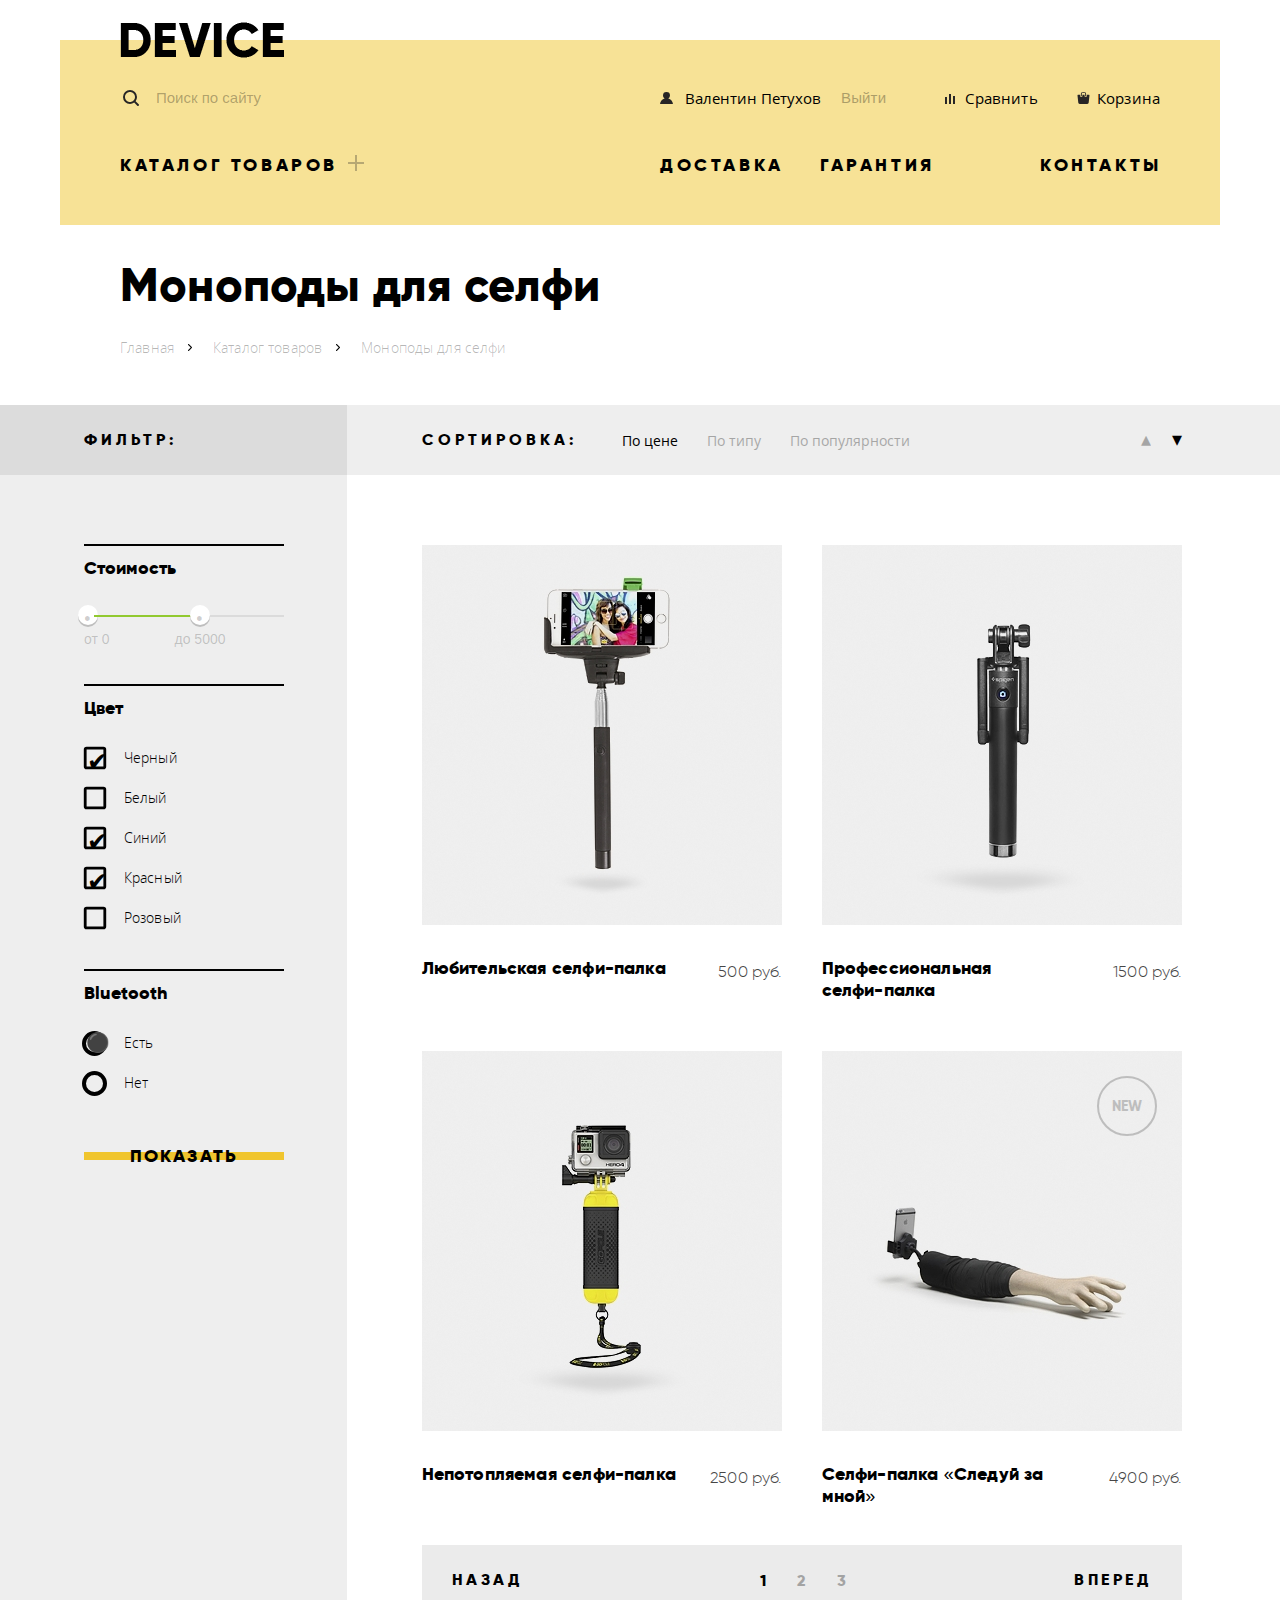
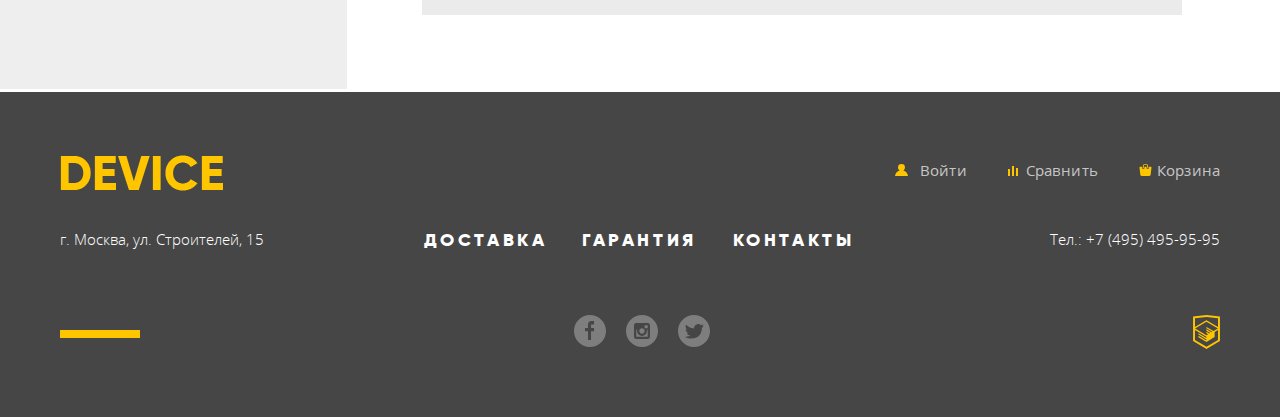
==== commit 8c75ed29: "Исправление длины строки поиска" ====
--- a/catalog.html
+++ b/catalog.html
@@ -4,7 +4,7 @@
 <head>
   <meta charset="utf-8">
   <link rel="stylesheet" href="css/normalize.css">
-  <link rel="stylesheet" href="css/style.css">
+  <link rel="stylesheet" href="css/style.min.css">
   <title>Магазин гаджетов "Девайс" каталог</title>
 </head>
 
--- a/css/style.min.css
+++ b/css/style.min.css
@@ -0,0 +1 @@
+.button:hover,a:hover{opacity:.6}.filter,.footer .container,.services-content{-webkit-box-direction:normal}@font-face{font-weight:400;font-style:normal;font-family:'open sans';src:url(../fonts/web/opensans.woff2) format('woff2');src:url(../fonts/web/opensans.woff) format('woff')}@font-face{font-weight:300;font-style:normal;font-family:'open sans';src:url(../fonts/web/opensanslight.woff2) format('woff2');src:url(../fonts/web/opensanslight.woff) format('woff')}@font-face{font-weight:400;font-style:normal;font-family:Gilroy-ExtraBold;src:url(../fonts/web/gilroyextrabold.woff2) format('woff2');src:url(../fonts/web/gilroyextrabold.woff) format('woff')}@font-face{font-weight:300;font-style:normal;font-family:Gilroy-Light;src:url(../fonts/web/gilroylight.woff2) format('woff2');src:url(../fonts/web/gilroylight.woff) format('woff')}html{-webkit-box-sizing:border-box;box-sizing:border-box}*,:after,:before{-webkit-box-sizing:inherit;box-sizing:inherit}body{min-width:1200px;font-weight:300;font-size:15px;font-family:'open sans',Arial,sans-serif;line-height:30px}.catalog-button,.detail-button,.navigation-list,.slide-tagline{font-weight:400}a{background-position:0 16px;color:#000;text-decoration:none}a:focus{opacity:.3}a:hover.detail-button{opacity:1}.about-items,.brands-items,.breadcrumbs-list,.catalog-list,.filter-bt-list,.filter-colors-list,.footer-service-navigation-list,.footer-user-navigation-list,.navigation-list,.paginator-pages,.product-to-container,.ranking-list,.ranking-list-type,.services-list,.social-items{list-style:none}.visually-hidden{position:absolute;overflow:hidden;clip:rect(0 0 0 0);margin:-1px;padding:0;width:1px;height:1px;border:0}.detail-button,.filter-title,.navigation-link,.paginator,.product-new::after,.ranking-title{text-transform:uppercase}.button{position:relative;padding:0;border:none;background-color:transparent;background-position:center;letter-spacing:.15px;line-height:36px;cursor:pointer}.detail-button{position:relative;z-index:1;display:block;margin-bottom:10px;padding:5px;min-width:220px;text-align:center;word-wrap:break-word;letter-spacing:2.15px;font-size:18px;font-family:Gilroy-ExtraBold,'Arial Black',sans-serif}.detail-button:before{position:absolute;top:0;right:0;bottom:0;left:0;z-index:-1;margin:auto;width:100%;height:8px;background:#f0c52e;content:''}.detail-button:hover::before{padding-top:5px;padding-bottom:5px;height:40px;background-repeat:repeat}.detail-button:active{color:rgba(0,0,0,.3)}.header{margin-top:40px}.color-wrapper,.container{display:-webkit-box;display:-ms-flexbox;display:flex;-ms-flex-wrap:wrap;flex-wrap:wrap;-webkit-box-pack:justify;-ms-flex-pack:justify;justify-content:space-between;margin:0 auto;padding-right:20px;padding-left:20px;min-height:170px;width:1200px}.color-wrapper{width:1160px;background-color:rgba(240,197,46,.5)}.header-logo{margin-top:-18px;margin-bottom:-20px;margin-left:40px;width:100%}.button:focus{border:none}.header .button:active{outline:0;border:none;opacity:.3}.header-search-form{position:relative;margin-left:40px;min-width:440px}.header-search-input{padding-top:2px;padding-left:36px;height:42px;border:none;border-bottom:2px solid transparent;background-color:rgba(240,197,46,0);font-family:'open sans light',Arial,sans-serif;line-height:30px;width:320px}.catalog-button,.navigation-list,.slide-tagline,.slide-tagline::after{font-family:Gilroy-ExtraBold,'Arial Black',sans-serif}.header-search-form::before{position:absolute;top:8px;left:3px;content:url([data-uri])}.header-search-input:focus{outline:0;border:none;border-bottom:2px solid #000}.header-search-input::-webkit-input-placeholder{color:rgba(0,0,0,.3)}.header-search-input:hover::-webkit-input-placeholder{color:rgba(0,0,0,.6)}.header-search-input:focus::-webkit-input-placeholder{color:rgba(0,0,0,1)}.header-search-button{color:transparent;background-color:transparent;cursor:default;outline:0}.header-search-input:focus+.header-search-button{position:absolute;top:-5px;margin-left:0;width:83px;height:47px;border:2px solid #000;color:#000}.header-search-input:focus+.header-search-button:hover{background-color:#000;color:#fff;opacity:1;cursor:pointer}.header-search-input:focus+.header-search-button:active{background-color:#000;color:rgba(255,255,255,.3)}.user-navigation{display:-webkit-box;display:-ms-flexbox;display:flex;-ms-flex-line-pack:start;align-content:flex-start;-webkit-box-align:start;align-items:flex-start;-ms-flex-align:start;-ms-flex-preferred-size:100px;flex-basis:100px;-ms-flex-wrap:wrap;flex-wrap:wrap;-webkit-box-pack:justify;-ms-flex-pack:justify;justify-content:space-between;margin-top:3px;margin-right:40px;min-width:475px}.button-login{-webkit-box-flex:4;-ms-flex-positive:4;flex-grow:4}.user-profile{margin-top:3px;margin-right:20px}.button-logout{-webkit-box-flex:1;-ms-flex-positive:1;flex-grow:1;margin-right:20px;opacity:.3}.button-compare{display:block;-webkit-box-flex:1;-ms-flex-positive:1;flex-grow:1;height:36px}.button-cart,.button-compare,.button-login,.button-logout,.user-profile{position:relative;text-align:left;font-weight:400}.button-login::before,.user-profile::before{position:absolute;left:-25px;content:url([data-uri])}.footer .button-login::before{content:url([data-uri])}.button-compare::before{position:absolute;left:-20px;content:url([data-uri])}.footer .button-compare::before{position:absolute;left:-18px;content:url([data-uri])}.button-cart::before{position:absolute;left:-20px;content:url([data-uri])}.footer .button-cart::before{position:absolute;left:-18px;content:url([data-uri])}.catalog:hover .catalog-wrapper{position:absolute;left:-60px;z-index:1;display:-webkit-box;display:-ms-flexbox;display:flex;padding-left:60px;min-width:1160px;background-color:#f7e296}.catalog,.slide{position:relative}.catalog{-webkit-box-flex:1;-ms-flex-preferred-size:auto;flex-basis:auto;-ms-flex-positive:1;flex-grow:1;margin-left:40px;width:250px}.catalog-wrapper{display:none;min-width:1100px;min-height:160px}.catalog-list{margin-right:55px;padding:0;letter-spacing:.15px;line-height:36px}.catalog-button,.navigation-list{padding:0;color:#000;text-transform:uppercase;letter-spacing:3.6px;font-size:18px}.catalog-button{margin:0;line-height:12px}.catalog-button::after{margin-left:10px;width:16px;height:16px;content:url(../img/plus.svg);opacity:.3}.slide-tagline::before,.slide::before{content:''}.navigation{display:-webkit-box;display:-ms-flexbox;display:flex;-ms-flex-wrap:wrap;flex-wrap:wrap;-webkit-box-pack:end;-ms-flex-pack:end;justify-content:flex-end;width:1200px}.navigation-list{display:-webkit-box;display:-ms-flexbox;display:flex;-ms-flex-wrap:wrap;flex-wrap:wrap;-webkit-box-pack:justify;-ms-flex-pack:justify;justify-content:space-between;margin:0 20px 0 auto}.navigation-item{width:140px}.navigation-item-link{display:block;height:auto}.navigation-item:nth-child(2n){margin-right:80px;margin-left:20px}.sliders-container{position:relative;margin:20px auto 95px;width:1040px}.slider-switch-container{position:absolute;right:24px;bottom:128px;min-width:80px}.slide{display:none}.product-categories,.slide-active{display:-webkit-box;display:-ms-flexbox;display:flex}.slide::before{position:absolute;top:-20px;left:-60px;z-index:-1;display:block;width:1160px;height:130px;background-color:rgba(240,197,46,.5)}.slide-description,.slide-link{display:inline-block;vertical-align:middle}.slide-container{-webkit-box-flex:1;-ms-flex:1;flex:1;margin-right:40px;margin-left:2px}.slide-wrapper{position:relative;width:500px}.slide-tagline{margin-top:75px;margin-bottom:17px;font-size:47px;line-height:normal;letter-spacing:.17px}.slide-tagline::before{position:absolute;top:35px;left:0;width:100px;height:8px;background-color:#fff}.slide-tagline::after{position:absolute;top:-35px;right:-12px;z-index:-1;color:#fff;font-size:179px;letter-spacing:.36px}.slide-description,.slide-ttx-property{color:#464646;word-wrap:break-word;font-weight:300}.slide-selfie .slide-tagline::after{content:'01'}.slide-watch .slide-tagline::after{content:'02'}.slide-copter .slide-tagline::after{content:'03'}.slide-description{margin-top:0;margin-bottom:43px;width:500px;letter-spacing:.15px;font-size:15px;font-family:'open sans',Arial,sans-serif;line-height:30px;text-align:left}.slide-link{margin:0;text-align:center}.slide-ttx-table{margin-top:55px;table-layout:fixed}.slide-ttx-value{padding-bottom:15px;word-wrap:break-word;letter-spacing:.36px;font-weight:300;font-size:36px;font-family:Gilroy-Light,Arial,sans-serif}.product-categories-name,.services-content-title{font-family:Gilroy-ExtraBold,'Arial Black',sans-serif;letter-spacing:.18px}.slide-ttx-property{width:155px;letter-spacing:.13px;font-size:13px;line-height:20px}.slide-ttx-property:nth-child(2),.slide-ttx-value:nth-child(2){width:135px}.slider-switch-item{display:none}.slider-switch-label,.slider-switch-label::before{display:inline-block;width:12px;height:12px;text-align:left}.slider-switch-label{position:relative;top:-20px;z-index:2;margin-right:18px;vertical-align:middle}.slider-switch-label:last-child{margin-right:-4px}.slider-switch-label::before{position:absolute;top:0;left:0;margin-bottom:20px;margin-left:2px;border:1px solid #000;border-radius:50%;background-color:transparent;content:'';cursor:pointer;vertical-align:middle}.about-link,.card-image-wrapper,.contacts-link,.logo-img-yellow{text-align:center;vertical-align:middle}.slider-switch-item:checked+.slider-switch-label::before{border:4px double #000}.product-categories{display:-webkit-box;display:-ms-flexbox;display:flex;-webkit-box-pack:justify;-ms-flex-pack:justify;justify-content:space-between;margin-bottom:170px;width:1160px}.card-image-wrapper,.services .wrapper{display:-webkit-box;display:-ms-flexbox}.product-categories-name{margin-top:35px;width:160px;color:#000;font-weight:400;font-size:18px;line-height:20px}.card-image-wrapper{display:flex;-webkit-box-align:center;align-items:center;-ms-flex-align:center;-webkit-box-pack:center;-ms-flex-pack:center;justify-content:center;width:160px;height:160px;background-color:rgba(240,197,46,.5)}.card-image-wrapper .product-categories-card-image[src="img/popular-2.svg"]{-ms-flex-item-align:end;align-self:flex-end}.product-categories-card-link:active .product-categories-card-image{opacity:.3}.img-dji:hover,.img-gop:hover,.img-spg:hover,.img-viv:hover,.product-categories-card-link:focus,.product-categories-card-link:hover{opacity:1}.product-categories-card-link:focus .card-image-wrapper,.product-categories-card-link:hover .card-image-wrapper{background-color:rgba(240,197,46,1)}.services{min-width:1160px;background-color:#e5e5e5}.services .wrapper{display:flex;margin:0 auto 90px;min-height:288px;width:1160px}.brands-items,.services-content{display:-webkit-box;display:-ms-flexbox}.brands{-webkit-box-flex:1;-ms-flex-preferred-size:auto;flex-basis:auto;-ms-flex-positive:1;flex-grow:1}.services-list{margin:-100px 115px 70px 0;padding:0;min-height:319px;width:285px;border-right:8px solid #000}.services-item{margin:0;width:160px}.services-button{min-width:160px;padding-top:2px;padding-bottom:2px;margin-bottom:24px;letter-spacing:3.18px}.services-item:first-child{margin-top:80px}.active-label,.services-button:hover{padding-right:118px;padding-left:10px;width:277px;background-color:#000;color:#f7e184;opacity:1}.active-label.detail-button::before,.services-button:hover.detail-button::before{background-color:#000;content:''}.services-content{display:flex;-webkit-box-flex:1;-ms-flex:1;flex:1;-webkit-box-orient:vertical;-ms-flex-direction:column;flex-direction:column;margin-top:-65px}.services-content-block::before{position:absolute;right:65px;bottom:0}.services-content-block__delivery::before{content:url('data:image/svg+xml;charset=utf8;base64, [base64]')}.services-content-block__warranty::before{content:url('data:image/svg+xml;charset=utf8;base64, [base64]')}.services-content-block__credit::before{content:url('data:image/svg+xml;charset=utf8;base64, [base64]')}.about-item::before,.headling-breadcrumbs::before,.social-items::before{content:''}.services-content-block{position:relative}.services-content-block__credit,.services-content-block__warranty{display:none}.services-content-title{margin-bottom:40px;color:#000;font-weight:400;font-size:47px;letter-spacing:1.21px}.services-content-text{width:460px;color:#464646;letter-spacing:.15px;font-family:'open sans light',Arial,sans-serif}.about-items,.about-title,.contacts-title,.filter-title,.main-catalog-title,.navigation-link,.ranking-title,legend{font-family:Gilroy-ExtraBold,'Arial Black',sans-serif}.brands-items{display:flex;-webkit-box-pack:justify;-ms-flex-pack:justify;justify-content:space-between;margin:0 0 100px;padding:0;width:1160px}.brands-link{font-size:0}.img-dji:hover>.brands-image{background-image:url(../img/logo-1-dji.png)}.img-spg:hover>.brands-image{background-image:url(../img/logo-2-spg.png)}.img-gop:hover>.brands-image{background-image:url(../img/logo-3-gp.png)}.img-viv:hover>.brands-image{background-image:url(../img/logo-4-vive.png)}.about-info{display:-webkit-box;display:-ms-flexbox;display:flex;-webkit-box-flex:1;-ms-flex:1;flex:1;-ms-flex-preferred-size:auto;flex-basis:auto;-webkit-box-pack:justify;-ms-flex-pack:justify;justify-content:space-between;margin-bottom:6px;width:1160px}.about,.contacts{margin-bottom:65px;min-height:562px;-ms-flex-negative:0;flex-shrink:0}.about{margin:0 128px 0 0;padding:0;width:472px}.contacts{margin-right:-;width:560px}.about-title,.contacts-title{position:relative;margin-bottom:50px;color:#000;letter-spacing:.21px;font-weight:400;font-size:47px;line-height:35px}.about-title::before,.contacts-title::before{position:absolute;top:-57px;left:0;width:80px;height:8px;background-color:#000;content:''}.about-content,.contacts-content{color:#464646;line-height:30px}.about-content{margin-bottom:30px}.contacts-content{margin-bottom:40px}.about-items{margin:65px 0 55px;font-weight:400;font-size:16px;line-height:40px;padding-left:35px}.about-item{position:relative}.about-item::before{position:absolute;bottom:16px;left:-35px;width:8px;height:8px;border:2px solid #e5e5e5;border-radius:50%}.contacts-container-map{margin-bottom:59px;cursor:pointer}.about-link,.contacts-link{display:inline-block;min-width:260px;letter-spacing:3.8px}.footer{min-width:1200px;background-color:#464646}.footer .container{display:-webkit-box;display:-ms-flexbox;display:flex;-webkit-box-orient:vertical;-ms-flex-direction:column;flex-direction:column;-webkit-box-pack:start;-ms-flex-pack:start;justify-content:flex-start;min-width:1200px;min-height:325px}.logo-img-yellow{display:inline-block}.footer-user-navigation-list{display:-webkit-box;display:-ms-flexbox;display:flex;-ms-flex-line-pack:start;align-content:flex-start;-webkit-box-align:start;align-items:flex-start;-ms-flex-align:start;-ms-flex-preferred-size:340px;flex-basis:340px;-ms-flex-wrap:wrap;flex-wrap:wrap;-webkit-box-pack:justify;-ms-flex-pack:justify;justify-content:space-between;margin-top:10px}.footer-contacts-services,.footer-social,.footer-user-navigation{position:relative;display:-webkit-box;display:-ms-flexbox;display:flex;-webkit-box-align:center;align-items:center;-ms-flex-align:center;-webkit-box-pack:justify;-ms-flex-pack:justify;justify-content:space-between;margin-top:0;margin-bottom:0}.footer-user-navigation{margin-top:50px;margin-bottom:5px}.footer-contacts-services{margin-bottom:30px}.footer-service-navigation-list{margin-right:35px;padding:0;min-width:440px}.footer-service-navigation-item,.footer-user-navigation-item{display:inline-block;vertical-align:middle;text-align:center}.footer-service-navigation-item{min-width:150px}.footer-social{-webkit-box-flex:1;-ms-flex-preferred-size:auto;flex-basis:auto;-ms-flex-positive:1;flex-grow:1;-webkit-box-align:start;-ms-flex-align:start;align-items:flex-start;-webkit-box-pack:end;-ms-flex-pack:end;justify-content:flex-end;margin-left:30px;height:72px}.social-items{display:-webkit-box;display:-ms-flexbox;display:flex;-ms-flex-line-pack:center;align-content:center;-ms-flex-wrap:wrap;flex-wrap:wrap;-webkit-box-pack:center;-ms-flex-pack:center;justify-content:center;padding:0;min-width:160px;-webkit-box-flex:1;-ms-flex-positive:1;flex-grow:1;margin-left:100px;margin-right:100px}.catalog-inner-wrapper,.container-inner{display:-webkit-box;display:-ms-flexbox}.social-items::before{position:absolute;top:30px;left:-30px;width:80px;height:8px;background-color:#ffc600}.social-item{margin:0 0 20px;padding:0;height:32px;-ms-flex-negative:0;flex-shrink:0}.social-item:nth-child(2n){margin-left:20px;margin-right:20px}.social-link{opacity:.3}.social-link:focus,.social-link:hover{opacity:.6}.social-link:active{opacity:.1}.footer .button{margin:0;color:rgba(255,255,255,.7)}.footer .button:hover{color:#fff;opacity:1}.footer .button-cart:hover::before,.footer .button-compare:hover::before,.footer .button-login:hover::before{opacity:.6}.footer-adress,.footer-phone{color:#fff}.footer .button:active{outline:0;border:none;opacity:.3}.social-link-htmlAcademy{margin-top:15px}.navigation-link{color:#fff;letter-spacing:3.6px;font-weight:400;font-size:18px}.container-inner{display:flex;-ms-flex-wrap:wrap;flex-wrap:wrap;-webkit-box-pack:justify;-ms-flex-pack:justify;justify-content:space-between;margin:0 auto;padding-right:20px;padding-left:20px;min-height:170px;width:1200px}.headling-breadcrumbs{position:relative;padding-right:60px;padding-left:60px;width:1160px}.headling-breadcrumbs::before{position:absolute;top:0;left:0;z-index:-1;display:block;width:1160px;height:15px;background-color:rgba(240,197,46,.5)}.main-catalog-title{margin:60px 0 30px;color:#000;font-size:47px;letter-spacing:.17px}.breadcrumbs-list{margin:0 0 39px;padding:0}.breadcrumbs-item{position:relative;display:inline-block;margin-right:35px;vertical-align:middle;text-align:left}.breadcrumbs-link{color:rgba(0,0,0,.3);letter-spacing:.14px;font-weight:300;font-size:14px;line-height:36px}.breadcrumbs-item::before{position:absolute;right:-18px;content:url(../img/nav-arrow.png)}.button-range,.filter,.filter-title,.ranking-title{position:relative}.breadcrumbs-item:last-child::before,.filter-title::before,.filter::before{content:''}.catalog-inner-wrapper{display:flex;-webkit-box-pack:center;-ms-flex-pack:center;justify-content:center;margin:0 auto;min-width:1160px}.filter{display:-webkit-box;display:-ms-flexbox;display:flex;-ms-flex-line-pack:end;align-content:flex-end;-webkit-box-align:end;align-items:flex-end;-ms-flex-align:end;-webkit-box-flex:1;-webkit-box-orient:vertical;-ms-flex-direction:column;flex-direction:column;-ms-flex-positive:1;flex-grow:1;-webkit-box-pack:start;-ms-flex-pack:start;justify-content:flex-start;margin-bottom:3px;min-width:345px;background-color:#eee}.filter-wrapper{padding-right:60px}.filter-title,.ranking-title{padding-top:20px;color:#000;text-align:left;letter-spacing:.91px;letter-spacing:4px;font-weight:400;font-size:16px}.filter-title{margin:0 0 69px;padding-right:170px;width:100%;height:70px;background-color:#dcdcdc;text-align:right}.ranking{-webkit-box-flex:1;-ms-flex-positive:1;flex-grow:1;margin-bottom:77px;width:850px;background-color:#fff}.ranking-title{margin:0;height:70px}fieldset{margin:0;padding:0;border:none}legend{margin:0;padding:7px 0 0;width:200px;border-top:2px solid #000;font-size:18px}.filter-range{height:140px}.button-range{z-index:2;display:inline-block;margin-right:55px;padding-top:45px;padding-left:0;border:none;background-color:transparent;color:rgba(0,0,0,.2);font-weight:300;font-size:14px;font-family:Gilroy,'Arial Black',sans-serif;line-height:22.27px;text-align:center;vertical-align:middle}.button-range-end::before,.button-range-start::before{position:absolute;bottom:26px;z-index:1;width:20px;height:20px;border-radius:50%;background-color:#fff;-webkit-box-shadow:0 2px .5px;box-shadow:0 2px .5px;content:'	\01F784';font-size:20px;cursor:pointer}.filter-bt-label,.filter-colors-label,.filter-label,.ranking-link{font-size:14px;font-family:'open sans',Arial,sans-serif}.paginator,.product-name,.product-new::after,.write-us-email,.write-us-name,.write-us-text{font-family:Gilroy-ExtraBold,'Arial Black',sans-serif}.button-range-start::before{left:-6px}.button-range-end::before{left:15px}.button-range-end::after,.button-range-start::after{position:absolute;top:32px;z-index:-1;height:2px;outline:0;content:''}.button-range-start::after{left:10px;width:190px;background-color:#dbdbdb}.button-range-end::after{right:28px;width:110px;background-color:#91c92f}.filter-bt-label,.filter-colors-label,.filter-label{letter-spacing:.14px;font-weight:300;line-height:40px}.ranking-link{font-weight:400;line-height:18px;opacity:.3}.filter-colors{margin-bottom:16px}.filter-colors-label{position:relative}.filter-colors-label::before{position:absolute;top:-10px;left:-49px;border:5px solid #000;border-radius:5px;width:40px;height:40px;content:'';-webkit-transform:scale(.56);-ms-transform:scale(.56);transform:scale(.56)}.filter-colors-input:checked+.filter-colors-label::before{content:'\002714';font-size:45px}.filter-bluetooth{margin-bottom:15px}.filter-bt-label{position:relative}.filter-bt-label::before{position:absolute;top:-2px;left:-42px;width:25px;height:25px;border:4px solid #000;border-radius:50%;content:''}.filter-bt-input:checked+.filter-bt-label::before{content:'\0026AB';font-size:19px;display:inline-block;text-align:center;vertical-align:middle;line-height:14px}.filter-button,.product-to-cart{min-width:200px;background-position:center}.ranking-wrapper{background-color:#eee}.ranking-container{position:relative;display:-webkit-box;display:-ms-flexbox;display:flex;-webkit-box-align:center;align-items:center;-ms-flex-align:center;-webkit-box-pack:justify;-ms-flex-pack:justify;-webkit-box-flex:1;-ms-flex-preferred-size:auto;flex-basis:auto;-ms-flex-positive:1;flex-grow:1;justify-content:space-between;margin-bottom:70px;width:835px;padding-left:75px}.ranking-list{-webkit-box-flex:1;-ms-flex-positive:1;flex-grow:1;margin:0 0 0 45px;padding:0}.ranking-list-type{padding:0}.ranking-item{display:inline-block;margin-right:25px;vertical-align:top;text-align:center}.paginator,.popup-container{display:-webkit-box;display:-ms-flexbox}.ranking-type-item{margin:0 0 0 17px}.ranking-list-type:last-child .ranking-link{margin:0;font-size:20px}.use-range{opacity:1}.products-cards-list{display:-webkit-box;display:-ms-flexbox;display:flex;-webkit-box-flex:1;-ms-flex:1;flex:1;-ms-flex-wrap:wrap;flex-wrap:wrap;-webkit-box-pack:justify;-ms-flex-pack:justify;justify-content:space-between;margin-left:75px;width:760px}.product-card{position:relative;margin-bottom:50px}.product-to-cart{margin:0 auto}.product-link{display:block;display:-webkit-box;display:-ms-flexbox;display:flex;-webkit-box-pack:justify;-ms-flex-pack:justify;justify-content:space-between;margin-top:23px}.product-name{width:260px;letter-spacing:.18px;font-weight:400;font-size:18px;line-height:normal}.product-cost{color:#464646;letter-spacing:.16px;font-weight:300;font-size:16px;font-family:Gilroy-Light,Arial,sans-serif}.product-to-container{position:absolute;top:0;left:0;visibility:hidden;margin:0;padding:165px 0 0;width:360px;height:380px;background-color:rgba(238,238,238,.7);text-align:center}.product-photo-container:hover .product-to-container{visibility:visible;cursor:pointer}.product-new::after{position:absolute;top:25px;right:25px;padding-top:14px;width:60px;height:60px;border:2px solid #000;border-radius:50%;content:'new';text-align:center;font-size:14px;opacity:.2}.product-to-range{letter-spacing:.13px;font-weight:300;font-size:13px;line-height:36px;opacity:.5}.paginator,.write-us-email,.write-us-name,.write-us-text{font-weight:400}.product-to-range:hover{opacity:1}.product-to-range:active{opacity:.2}.paginator{display:flex;-webkit-box-pack:justify;-ms-flex-pack:justify;justify-content:space-between;margin-top:-12px;margin-left:75px;min-height:70px;width:760px;background-color:#ebebeb;letter-spacing:.91px;font-size:16px}.paginator-next,.paginator-prev{margin-top:20px;letter-spacing:3.5px}.paginator-prev{margin-left:30px}.paginator-next{margin-right:30px}.paginator-pages{margin:20px 0 0 10px;padding:0}.paginator-page{display:inline-block;margin:0 25px 0 0;padding:0;vertical-align:middle;text-align:left}.paginator-page:last-child{margin-right:0}.page-three,.page-two{opacity:.3}.popup-map,.popup-write-us{position:fixed;top:0;right:0;bottom:0;left:0;display:none;margin:auto;width:960px;height:553px;background-color:#fff;-webkit-box-shadow:0 10px 20px rgba(4,6,6,.2);box-shadow:0 10px 20px rgba(4,6,6,.2)}.popup-show{z-index:1;display:block;-webkit-animation:bounce .5s;animation:bounce .5s}.popup-error{-webkit-animation:shake .6s;animation:shake .6s}.popup-write-us{padding-right:100px;padding-left:100px}.popup-container{display:flex}.popup-map-image{position:absolute;z-index:1;top:0;left:0}.popup-map-iframe{position:relative;z-index:2;border:none}@-webkit-keyframes bounce{0%{opacity:.1}100%{opacity:1}}@keyframes bounce{0%{opacity:.1}100%{opacity:1}}@-webkit-keyframes shake{0%,100%{-webkit-transform:translateX(0);transform:translateX(0)}10%,30%,50%,70%,90%{-webkit-transform:translateX(-10px);transform:translateX(-10px)}20%,40%,60%,80%{-webkit-transform:translateX(10px);transform:translateX(10px)}}@keyframes shake{0%,100%{-webkit-transform:translateX(0);transform:translateX(0)}10%,30%,50%,70%,90%{-webkit-transform:translateX(-10px);transform:translateX(-10px)}20%,40%,60%,80%{-webkit-transform:translateX(10px);transform:translateX(10px)}}.write-us{display:-webkit-box;display:-ms-flexbox;display:flex;-ms-flex-wrap:wrap;flex-wrap:wrap;-webkit-box-pack:justify;-ms-flex-pack:justify;justify-content:space-between;margin-top:90px}.write-us-email,.write-us-name{padding:0;width:360px}.write-us-input{margin-bottom:40px;width:360px;height:50px}.write-us-text-input{display:block;margin-bottom:50px;padding-top:18px;width:760px;height:156px}.popup-close{position:absolute;top:22px;right:22px;z-index:10;width:55px;height:55px;outline:0;border:0;border-radius:50%;background-color:#f0c52e;font-size:0;opacity:.5;cursor:pointer}.popup-close:focus,.popup-close:hover{opacity:1}.popup-close:active{opacity:.3}.popup-close::after,.popup-close::before{position:absolute;top:26px;right:12px;width:31px;height:2px;background-color:#fff;content:''}.popup-close::after{-webkit-transform:rotate(45deg);-ms-transform:rotate(45deg);transform:rotate(45deg)}.popup-close::before{-webkit-transform:rotate(-45deg);-ms-transform:rotate(-45deg);transform:rotate(-45deg)}.write-us-email,.write-us-name,.write-us-text{color:#000;font-size:18px;line-height:18px}.write-us-input,.write-us-text-input{padding-left:20px;border:none;background-color:#f8f8f8;color:#464646;opacity:.5}.write-us-input:hover,.write-us-text-input:hover{outline:0;opacity:.8}.write-us-input:focus,.write-us-text-input:focus{outline:0;border:3px solid #f0c52e;background-color:rgba(248,248,248,.5);opacity:1}.write-us-input:focus:invalid{background-color:#edb5b5}
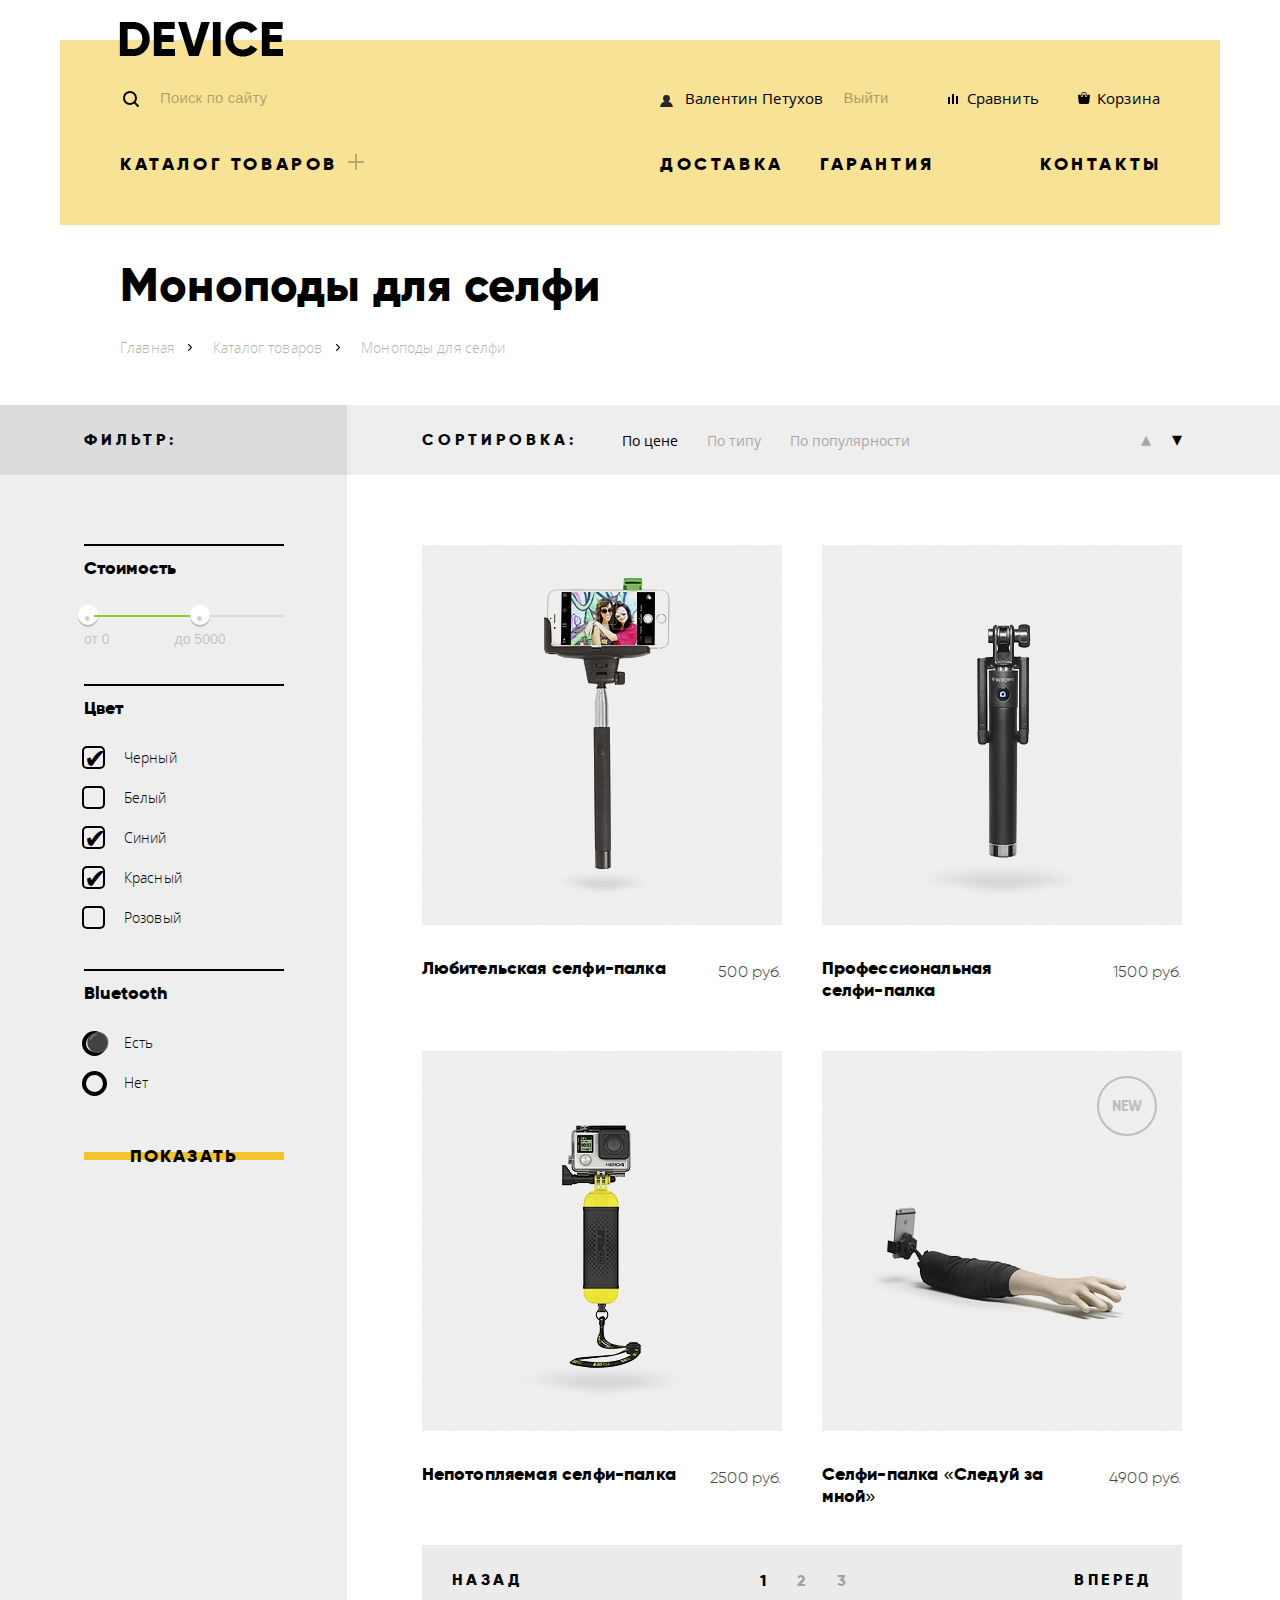
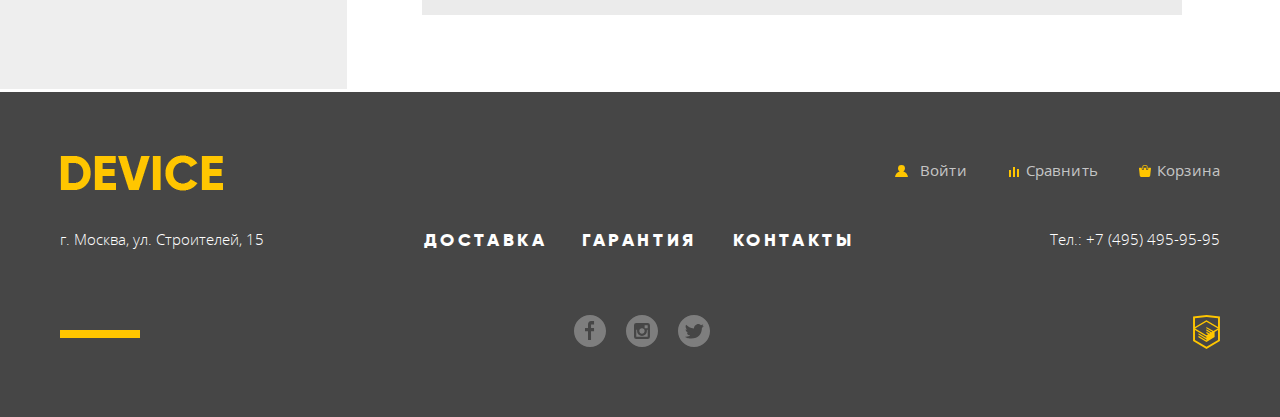
==== commit b7c2443e: "выверка стилей" ====
--- a/catalog.html
+++ b/catalog.html
@@ -4,7 +4,7 @@
 <head>
   <meta charset="utf-8">
   <link rel="stylesheet" href="css/normalize.css">
-  <link rel="stylesheet" href="css/style.min.css">
+  <link rel="stylesheet" href="css/style.css">
   <title>Магазин гаджетов "Девайс" каталог</title>
 </head>
 
--- a/css/style.css
+++ b/css/style.css
@@ -0,0 +1,1983 @@
+/*Fonts*/
+
+@font-face {
+  font-weight: 400;
+  font-style: normal;
+  font-family: 'open sans';
+  src: url(../fonts/web/opensans.woff2) format('woff2');
+  src: url(../fonts/web/opensans.woff) format('woff');
+}
+
+@font-face {
+  font-weight: 300;
+  font-style: normal;
+  font-family: 'open sans';
+  src: url(../fonts/web/opensanslight.woff2) format('woff2');
+  src: url(../fonts/web/opensanslight.woff) format('woff');
+}
+
+@font-face {
+  font-weight: 400;
+  font-style: normal;
+  font-family: Gilroy-ExtraBold;
+  src: url(../fonts/web/gilroyextrabold.woff2) format('woff2');
+  src: url(../fonts/web/gilroyextrabold.woff) format('woff');
+}
+
+@font-face {
+  font-weight: 300;
+  font-style: normal;
+  font-family: Gilroy-Light;
+  src: url(../fonts/web/gilroylight.woff2) format('woff2');
+  src: url(../fonts/web/gilroylight.woff) format('woff');
+}
+
+
+/*Global styles*/
+
+html {
+  -webkit-box-sizing: border-box;
+  box-sizing: border-box;
+}
+
+*, :after, :before {
+  -webkit-box-sizing: inherit;
+  box-sizing: inherit;
+}
+
+body {
+  min-width: 1200px;
+  font-weight: 300;
+  font-size: 15px;
+  font-family: 'open sans', Arial, sans-serif;
+  line-height: 30px;
+}
+
+a {
+  background-position: 0 16px;
+  color: #000;
+  text-decoration: none;
+}
+
+a:hover {
+  opacity: .6
+}
+
+a:focus,
+a:active {
+  opacity: .3
+}
+
+a:hover.detail-button {
+  opacity: 1;
+}
+
+
+/*Base style for ul, ALL ul*/
+
+.catalog-list, .navigation-list, .services-list, .brands-items, .about-items, .footer-user-navigation-list, .footer-service-navigation-list, .social-items, .breadcrumbs-list, .filter-colors-list, .filter-bt-list, .ranking-list, .ranking-list-type, .product-to-container, .paginator-pages {
+  list-style: none
+}
+
+
+/*Styles for frequent class*/
+
+.visually-hidden {
+  position: absolute;
+  overflow: hidden;
+  clip: rect(0 0 0 0);
+  margin: -1px;
+  padding: 0;
+  width: 1px;
+  height: 1px;
+  border: 0;
+}
+
+.detail-button, .filter-title, .navigation-link, .paginator, .product-new::after, .ranking-title {
+  text-transform: uppercase;
+}
+
+.button {
+  position: relative;
+  padding: 0;
+  border: none;
+  background-color: transparent;
+  background-position: center;
+  letter-spacing: .15px;
+  line-height: 36px;
+  cursor: pointer;
+}
+
+.detail-button {
+  position: relative;
+  z-index: 1;
+  display: block;
+  margin-bottom: 10px;
+  padding: 5px;
+  min-width: 220px;
+  text-align: center;
+  word-wrap: break-word;
+  letter-spacing: 2.15px;
+  font-weight: 400;
+  font-size: 18px;
+  font-family: Gilroy-ExtraBold, 'Arial Black', sans-serif;
+}
+
+.detail-button:before {
+  position: absolute;
+  top: 0;
+  right: 0;
+  bottom: 0;
+  left: 0;
+  z-index: -1;
+  margin: auto;
+  width: 100%;
+  height: 8px;
+  background-color: #f0c52e;
+  content: '';
+}
+
+.detail-button:hover::before {
+  padding-top: 5px;
+  padding-bottom: 5px;
+  height: 40px;
+  background-repeat: repeat;
+}
+
+.detail-button:active {
+  color: rgba(0, 0, 0, .3);
+}
+
+.header {
+  margin-top: 40px;
+}
+
+.color-wrapper, .container {
+  display: -webkit-box;
+  display: -ms-flexbox;
+  display: flex;
+  -ms-flex-wrap: wrap;
+  flex-wrap: wrap;
+  -webkit-box-pack: justify;
+  -ms-flex-pack: justify;
+  justify-content: space-between;
+  margin: 0 auto;
+  padding-right: 20px;
+  padding-left: 20px;
+  min-height: 170px;
+  width: 1200px;
+}
+
+.color-wrapper {
+  width: 1160px;
+  background-color: rgba(240, 197, 46, .5);
+}
+
+.header-logo {
+  margin-top: -19px;
+  margin-bottom: -20px;
+  margin-left: 39px;
+  width: 100%;
+}
+
+.button:hover {
+  opacity: .6;
+}
+
+.button:focus {
+  border: none;
+}
+
+.header .button:active {
+  outline: 0;
+  border: none;
+  opacity: .3;
+}
+
+.header-search-form {
+  position: relative;
+  margin-left: 40px;
+  min-width: 440px;
+}
+
+.header-search-input {
+  padding-top: 3px;
+  padding-left: 40px;
+  width: 320px;
+  height: 42px;
+  border: none;
+  border-bottom: 2px solid transparent;
+  background-color: rgba(240, 197, 46, 0);
+  font-family: 'open sans light', Arial, sans-serif;
+  line-height: 30px;
+}
+
+.catalog-button, .navigation-list, .slide-tagline {
+  font-weight: 400;
+  font-family: Gilroy-ExtraBold, 'Arial Black', sans-serif;
+}
+
+.header-search-form::before {
+  position: absolute;
+  top: 14px;
+  left: 3px;
+  width: 16px;
+  height: 16px;
+  background-image: url(../img/search.svg);
+  background-repeat: no-repeat;
+  content: '';
+}
+
+.header-search-input:focus {
+  outline: 0;
+  border: none;
+  border-bottom: 2px solid #000;
+}
+
+.header-search-input::-webkit-input-placeholder {
+  color: rgba(0, 0, 0, .3);
+  letter-spacing: 0.15px;
+}
+
+.header-search-input:hover::-webkit-input-placeholder {
+  color: rgba(0, 0, 0, .6);
+  letter-spacing: 0.15px;
+}
+
+.header-search-input:focus::-webkit-input-placeholder {
+  color: rgba(0, 0, 0, 1);
+  letter-spacing: 0.15px;
+}
+
+.header-search-button {
+  outline: none;
+  background-color: transparent;
+  color: transparent;
+  cursor: default;
+}
+
+.header-search-input:focus+.header-search-button {
+  position: absolute;
+  top: -5px;
+  margin-left: 0;
+  width: 83px;
+  height: 47px;
+  border: 2px solid #000;
+  color: #000;
+}
+
+.header-search-input:focus+.header-search-button:hover {
+  background-color: #000;
+  color: #fff;
+  opacity: 1;
+  cursor: pointer;
+}
+
+.header-search-input:focus+.header-search-button:active {
+  background-color: #000;
+  color: rgba(255, 255, 255, .3);
+}
+
+.user-navigation {
+  display: -webkit-box;
+  display: -ms-flexbox;
+  display: flex;
+  -ms-flex-line-pack: start;
+  align-content: flex-start;
+  -webkit-box-align: start;
+  align-items: flex-start;
+  -ms-flex-align: start;
+  -ms-flex-preferred-size: 100px;
+  flex-basis: 100px;
+  -ms-flex-wrap: wrap;
+  flex-wrap: wrap;
+  -webkit-box-pack: justify;
+  -ms-flex-pack: justify;
+  justify-content: space-between;
+  margin-top: 3px;
+  margin-right: 40px;
+  min-width: 475px;
+}
+
+.button-login {
+  -webkit-box-flex: 4;
+  -ms-flex-positive: 4;
+  flex-grow: 4;
+}
+
+.user-profile {
+  margin-top: 3px;
+  margin-right: 20px;
+}
+
+.button-logout {
+  -webkit-box-flex: 1;
+  -ms-flex-positive: 1;
+  flex-grow: 1;
+  margin-right: 20px;
+  opacity: .3;
+}
+
+.button-compare {
+  display: block;
+  -webkit-box-flex: 1;
+  -ms-flex-positive: 1;
+  flex-grow: 1;
+  height: 36px;
+}
+
+.button-cart, .button-compare, .button-login, .button-logout, .user-profile {
+  position: relative;
+  text-align: left;
+  font-weight: 400;
+  letter-spacing: 0.15px;
+}
+
+.button-login::before, .user-profile::before {
+  position: absolute;
+  top: 12px;
+  left: -25px;
+  width: 13px;
+  height: 12px;
+  background-image: url(../img/user.svg);
+  background-repeat: no-repeat;
+  content: '';
+}
+
+.footer .button-login::before {
+  content: '';
+  background-image: url(../img/user-footer.svg);
+  background-repeat: no-repeat;
+  top: 5px;
+  width: 13px;
+  height: 12px;
+}
+
+.button-compare::before {
+  position: absolute;
+  top: 14px;
+  left: -19px;
+  content: '';
+  background-image: url(../img/compare.svg);
+  background-repeat: no-repeat;
+  width: 10px;
+  height: 10px;
+}
+
+.footer .button-compare::before {
+  position: absolute;
+  top: 15px;
+  left: -17px;
+  content: '';
+  background-image: url(../img/compare-footer.svg);
+  background-repeat: no-repeat;
+  width: 10px;
+  height: 10px;
+}
+
+.button-cart::before {
+  position: absolute;
+  top: 12px;
+  left: -19px;
+  content: '';
+  background-image: url(../img/cart.svg);
+  background-repeat: no-repeat;
+  width: 12px;
+  height: 12px;
+}
+
+.footer .button-cart::before {
+  position: absolute;
+  top: 5px;
+  left: -18px;
+  content: '';
+  background-image: url(../img/cart-footer.svg);
+  background-repeat: no-repeat;
+  width: 12px;
+  height: 12px;
+}
+
+.catalog:hover .catalog-wrapper {
+  position: absolute;
+  left: -60px;
+  z-index: 1;
+  display: -webkit-box;
+  display: -ms-flexbox;
+  display: flex;
+  padding-left: 60px;
+  min-width: 1160px;
+  background-color: #f7e296;
+}
+
+.catalog, .slide {
+  position: relative;
+}
+
+.catalog {
+  -webkit-box-flex: 1;
+  -ms-flex-preferred-size: auto;
+  flex-basis: auto;
+  -ms-flex-positive: 1;
+  flex-grow: 1;
+  margin-left: 40px;
+  width: 250px;
+}
+
+.catalog-wrapper {
+  display: none;
+  min-width: 1100px;
+  min-height: 160px;
+}
+
+.catalog-list {
+  margin-right: 55px;
+  padding: 0;
+  letter-spacing: .15px;
+  line-height: 36px;
+}
+
+.catalog-button, .navigation-list {
+  padding: 0;
+  color: #000;
+  text-transform: uppercase;
+  letter-spacing: 3.6px;
+  font-size: 18px;
+}
+
+.catalog-button {
+  margin: 0;
+  line-height: 12px;
+}
+
+.catalog-button::after {
+  margin-left: 10px;
+  width: 16px;
+  height: 16px;
+  content: url(../img/plus.svg);
+  opacity: .3;
+}
+
+.slide-tagline::before, .slide::before {
+  content: '';
+}
+
+.navigation {
+  display: -webkit-box;
+  display: -ms-flexbox;
+  display: flex;
+  -ms-flex-wrap: wrap;
+  flex-wrap: wrap;
+  -webkit-box-pack: end;
+  -ms-flex-pack: end;
+  justify-content: flex-end;
+  width: 1200px;
+}
+
+.navigation-list {
+  display: -webkit-box;
+  display: -ms-flexbox;
+  display: flex;
+  -ms-flex-wrap: wrap;
+  flex-wrap: wrap;
+  -webkit-box-pack: justify;
+  -ms-flex-pack: justify;
+  justify-content: space-between;
+  margin: 0 20px 0 auto;
+}
+
+.navigation-item {
+  width: 140px;
+}
+
+.navigation-item-link {
+  display: block;
+  height: auto;
+}
+
+.navigation-item:nth-child(2n) {
+  margin-right: 80px;
+  margin-left: 20px;
+}
+
+.sliders-container {
+  position: relative;
+  margin: 20px auto 98px;
+  width: 1040px;
+}
+
+.slider-switch-container {
+  position: absolute;
+  right: 24px;
+  bottom: 128px;
+  min-width: 80px;
+}
+
+.slide {
+  display: none;
+}
+
+.product-categories, .slide-active {
+  display: -webkit-box;
+  display: -ms-flexbox;
+  display: flex;
+}
+
+.slide::before {
+  position: absolute;
+  top: -20px;
+  left: -60px;
+  z-index: -1;
+  display: block;
+  width: 1160px;
+  height: 129px;
+  background-color: rgba(240, 197, 46, .5);
+}
+
+.slide-container {
+  -webkit-box-flex: 1;
+  -ms-flex: 1;
+  flex: 1;
+  margin-right: 40px;
+  margin-left: 2px;
+  margin-top: -2px;
+}
+
+.slide-wrapper {
+  position: relative;
+  width: 500px;
+}
+
+.slide-tagline {
+  margin-top: 75px;
+  margin-bottom: 17px;
+  letter-spacing: .65px;
+  font-size: 47px;
+  line-height: normal;
+}
+
+.slide-tagline::before {
+  position: absolute;
+  top: 35px;
+  left: 0;
+  width: 100px;
+  height: 7px;
+  background-color: #fff;
+}
+
+.slide-tagline::after {
+  position: absolute;
+  top: -36.5px;
+  right: -11.5px;
+  z-index: -1;
+  color: #fff;
+  font-size: 179px;
+}
+
+.slide-tagline::after {
+  letter-spacing: 0.36px;
+  font-family: Gilroy-ExtraBold, 'Arial Black', sans-serif;
+}
+
+.slide-selfie .slide-tagline::after {
+  content: '01';
+}
+
+.slide-watch .slide-tagline::after {
+  content: '02';
+}
+
+.slide-copter .slide-tagline::after {
+  content: '03';
+}
+
+.slide-description {
+  display: inline-block;
+  margin-top: 0;
+  margin-bottom: 44.5px;
+  width: 500px;
+  color: #464646;
+  vertical-align: middle;
+  text-align: left;
+  word-wrap: break-word;
+  letter-spacing: .15px;
+  font-weight: 300;
+  font-size: 15px;
+  font-family: 'open sans', Arial, sans-serif;
+  line-height: 30px;
+}
+
+.slide-link {
+  display: inline-block;
+  margin: 0;
+  vertical-align: middle;
+  text-align: center;
+}
+
+.slide-ttx-table {
+  margin-top: 55px;
+  table-layout: fixed;
+}
+
+.slide-ttx-value {
+  padding-bottom: 15px;
+  word-wrap: break-word;
+  letter-spacing: .36px;
+  font-weight: 300;
+  font-size: 36px;
+  font-family: Gilroy-Light, Arial, sans-serif;
+  line-height: 36px;
+}
+
+.product-categories-name, .services-content-title {
+  letter-spacing: 0.18px;
+  font-family: Gilroy-ExtraBold, 'Arial Black', sans-serif;
+}
+
+.slide-ttx-property {
+  width: 155px;
+  color: #464646;
+  word-wrap: break-word;
+  letter-spacing: .13px;
+  font-weight: 300;
+  font-size: 13px;
+  line-height: 13px;
+}
+
+.slide-ttx-property:nth-child(2), .slide-ttx-value:nth-child(2) {
+  width: 135px;
+}
+
+.slider-switch-item {
+  display: none;
+}
+
+.slider-switch-label {
+  position: relative;
+  top: -20px;
+  z-index: 2;
+  display: inline-block;
+  margin-right: 18px;
+  width: 12px;
+  height: 12px;
+  vertical-align: middle;
+  text-align: left;
+}
+
+.slider-switch-label:last-child {
+  margin-right: -4px;
+}
+
+.slider-switch-label::before {
+  position: absolute;
+  top: 0;
+  left: 0;
+  display: inline-block;
+  margin-bottom: 20px;
+  margin-left: 2px;
+  width: 12px;
+  height: 12px;
+  border: 1px solid #000;
+  border-radius: 50%;
+  background-color: transparent;
+  content: '';
+  vertical-align: middle;
+  text-align: left;
+  cursor: pointer;
+}
+
+.slider-switch-item:checked+.slider-switch-label::before {
+  border: 4px double #000;
+}
+
+.product-categories {
+  display: -webkit-box;
+  display: -ms-flexbox;
+  display: flex;
+  -webkit-box-pack: justify;
+  -ms-flex-pack: justify;
+  justify-content: space-between;
+  -ms-flex-wrap: wrap;
+  flex-wrap: wrap;
+  margin-bottom: 169.5px;
+  width: 1160px;
+}
+
+.product-categories-name {
+  margin-top: 35px;
+  width: 160px;
+  color: #000;
+  font-weight: 400;
+  font-size: 18px;
+  line-height: 20px;
+}
+
+.card-image-wrapper {
+  display: -webkit-box;
+  display: -ms-flexbox;
+  display: flex;
+  -webkit-box-align: center;
+  align-items: center;
+  -ms-flex-align: center;
+  -webkit-box-pack: center;
+  -ms-flex-pack: center;
+  justify-content: center;
+  width: 160px;
+  height: 160px;
+  background-color: rgba(240, 197, 46, .5);
+  vertical-align: middle;
+  text-align: center;
+}
+
+.card-image-wrapper .product-categories-card-image[src="img/popular-2.svg"] {
+  -ms-flex-item-align: end;
+  align-self: flex-end;
+}
+
+.product-categories-card-link:active .product-categories-card-image {
+  opacity: .3;
+}
+
+.img-dji:hover, .img-gop:hover, .img-spg:hover, .img-viv:hover, .product-categories-card-link:focus, .product-categories-card-link:hover {
+  opacity: 1;
+}
+
+.product-categories-card-link:focus .card-image-wrapper, .product-categories-card-link:hover .card-image-wrapper {
+  background-color: rgba(240, 197, 46, 1);
+}
+
+.services {
+  min-width: 1160px;
+  background-color: #e5e5e5;
+}
+
+.services .wrapper {
+  display: -webkit-box;
+  display: -ms-flexbox;
+  display: flex;
+  margin: 0 auto 90px;
+  min-height: 280px;
+  width: 1160px;
+}
+
+.brands {
+  -webkit-box-flex: 1;
+  -ms-flex-preferred-size: auto;
+  flex-basis: auto;
+  -ms-flex-positive: 1;
+  flex-grow: 1;
+}
+
+.services-list {
+  margin: -100px 116px 70px 0;
+  padding: 0;
+  min-height: 319px;
+  width: 285px;
+  border-right: 8px solid #000;
+}
+
+.services-item {
+  margin: 0;
+  width: 160px;
+}
+
+.services-button {
+  margin-bottom: 24px;
+  padding-top: 2px;
+  padding-bottom: 2px;
+  min-width: 160px;
+  letter-spacing: 3.18px;
+}
+
+.services-button:before {
+  background-color: #f0c52e;
+}
+
+.services-item:first-child {
+  margin-top: 80px;
+}
+
+.services-button:hover {
+  opacity: 1;
+}
+
+.services-button:hover::before {
+  padding-top: 5px;
+  padding-bottom: 5px;
+  height: 40px;
+  background-repeat: repeat;
+  background-color: #f0c52e;
+}
+
+.active-label,
+.services-button:active::before {
+  padding-right: 118px;
+  padding-left: 10px;
+  width: 277px;
+  background-color: #000;
+  color: #f7e184;
+  opacity: 1;
+}
+
+.services-button:active {
+  color: #f7e184;
+}
+
+.active-label.detail-button::before {
+  background-color: #000;
+  content: '';
+}
+
+.services-content {
+  display: -webkit-box;
+  display: -ms-flexbox;
+  display: flex;
+  -webkit-box-flex: 1;
+  -ms-flex: 1;
+  flex: 1;
+  -webkit-box-orient: vertical;
+  -webkit-box-direction: normal;
+  -ms-flex-direction: column;
+  flex-direction: column;
+  margin-top: -65px;
+}
+
+.services-content-block::before {
+  position: absolute;
+  right: 66px;
+  bottom: 0px;
+  background-repeat: no-repeat;
+}
+
+.services-content-block__delivery::before {
+  content: '';
+  background-image: url(../img/delivery.svg);
+  width: 136px;
+  height: 164px;
+  top: 50px;
+}
+
+.services-content-block__warranty::before {
+  content: '';
+  background-image: url(../img/warranty.svg);
+  width: 171px;
+  height: 194px;
+}
+
+.services-content-block__credit::before {
+  content: '';
+  background-image: url(../img/credit.svg);
+  width: 156px;
+  height: 186px;
+}
+
+.about-item::before, .headling-breadcrumbs::before, .social-items::before {
+  content: '';
+}
+
+.services-content-block {
+  position: relative;
+}
+
+.services-content-block__credit, .services-content-block__warranty {
+  display: none;
+}
+
+.services-content-title {
+  margin-bottom: 40px;
+  color: #000;
+  letter-spacing: .21px;
+  letter-spacing: 1.21px;
+  font-weight: 400;
+  font-size: 47px;
+}
+
+.services-content-text {
+  width: 460px;
+  color: #464646;
+  letter-spacing: .15px;
+  font-family: 'open sans light', Arial, sans-serif;
+}
+
+.about-items, .about-title, .contacts-title, .filter-title, .main-catalog-title, .navigation-link, .ranking-title, legend {
+  font-family: Gilroy-ExtraBold, 'Arial Black', sans-serif;
+}
+
+.brands-items {
+  display: -webkit-box;
+  display: -ms-flexbox;
+  display: flex;
+  -webkit-box-pack: justify;
+  -ms-flex-pack: justify;
+  justify-content: space-between;
+  margin: 0 0 102px;
+  padding: 0;
+  width: 1160px;
+}
+
+.brands-link {
+  font-size: 0;
+}
+
+.img-dji:hover>.brands-image {
+  background-image: url(../img/logo-1-dji.png);
+}
+
+.img-spg:hover>.brands-image {
+  background-image: url(../img/logo-2-spg.png);
+}
+
+.img-gop:hover>.brands-image {
+  background-image: url(../img/logo-3-gp.png);
+}
+
+.img-viv:hover>.brands-image {
+  background-image: url(../img/logo-4-vive.png);
+}
+
+.about-info {
+  display: -webkit-box;
+  display: -ms-flexbox;
+  display: flex;
+  -webkit-box-flex: 1;
+  -ms-flex: 1;
+  flex: 1;
+  -ms-flex-preferred-size: auto;
+  flex-basis: auto;
+  -webkit-box-pack: justify;
+  -ms-flex-pack: justify;
+  justify-content: space-between;
+  margin-bottom: 6px;
+  width: 1160px;
+}
+
+.about, .contacts {
+  -ms-flex-negative: 0;
+  flex-shrink: 0;
+  margin-bottom: 65px;
+  min-height: 562.5px;
+}
+
+.about {
+  margin: 0;
+  margin-right: 128px;
+  padding: 0;
+  width: 472px;
+}
+
+.contacts {
+  margin-right: -;
+  width: 560px;
+}
+
+.about-title, .contacts-title {
+  position: relative;
+  margin-bottom: 50px;
+  color: #000;
+  letter-spacing: .21px;
+  font-weight: 400;
+  font-size: 47px;
+  line-height: 35px;
+}
+
+.about-title::before, .contacts-title::before {
+  position: absolute;
+  top: -61px;
+  left: 0;
+  width: 80px;
+  height: 8px;
+  background-color: #000;
+  content: '';
+}
+
+.about-content, .contacts-content {
+  color: #464646;
+  line-height: 30px
+}
+
+.about-content {
+  margin-bottom: 30px;
+}
+
+.contacts-content {
+  margin-bottom: 40px;
+}
+
+.about-items {
+  margin: 0;
+  margin-top: 65px;
+  margin-bottom: 55px;
+  padding-left: 35px;
+  font-weight: 400;
+  font-size: 16px;
+  line-height: 40px;
+}
+
+.about-item {
+  position: relative;
+}
+
+.about-item::before {
+  position: absolute;
+  bottom: 16px;
+  left: -35px;
+  width: 8px;
+  height: 8px;
+  border: 2px solid #e5e5e5;
+  border-radius: 50%;
+}
+
+.contacts-container-map {
+  margin-bottom: 59px;
+  cursor: pointer;
+}
+
+.about-link, .contacts-link {
+  display: inline-block;
+  min-width: 260px;
+  vertical-align: middle;
+  text-align: center;
+  letter-spacing: 3.8px;
+}
+
+.footer {
+  min-width: 1200px;
+  background-color: #464646;
+}
+
+.footer .container {
+  display: -webkit-box;
+  display: -ms-flexbox;
+  display: flex;
+  -webkit-box-orient: vertical;
+  -webkit-box-direction: normal;
+  -ms-flex-direction: column;
+  flex-direction: column;
+  -webkit-box-pack: start;
+  -ms-flex-pack: start;
+  justify-content: flex-start;
+  min-width: 1200px;
+  min-height: 325px;
+}
+
+.logo-img-yellow {
+  display: inline-block;
+  vertical-align: middle;
+  text-align: center;
+}
+
+.footer-user-navigation-list {
+  display: -webkit-box;
+  display: -ms-flexbox;
+  display: flex;
+  -ms-flex-line-pack: start;
+  align-content: flex-start;
+  -webkit-box-align: start;
+  align-items: flex-start;
+  -ms-flex-align: start;
+  -ms-flex-preferred-size: 340px;
+  flex-basis: 340px;
+  -ms-flex-wrap: wrap;
+  flex-wrap: wrap;
+  -webkit-box-pack: justify;
+  -ms-flex-pack: justify;
+  justify-content: space-between;
+  margin-top: 10px;
+}
+
+.footer-contacts-services, .footer-social, .footer-user-navigation {
+  position: relative;
+  display: -webkit-box;
+  display: -ms-flexbox;
+  display: flex;
+  -webkit-box-align: center;
+  align-items: center;
+  -ms-flex-align: center;
+  -webkit-box-pack: justify;
+  -ms-flex-pack: justify;
+  justify-content: space-between;
+  margin-top: 0;
+  margin-bottom: 0;
+}
+
+.footer-user-navigation {
+  margin-top: 50px;
+  margin-bottom: 5px;
+}
+
+.footer-contacts-services {
+  margin-bottom: 30px;
+}
+
+.footer-service-navigation-list {
+  margin-right: 35px;
+  padding: 0;
+  min-width: 440px;
+}
+
+.footer-service-navigation-item, .footer-user-navigation-item {
+  display: inline-block;
+  vertical-align: middle;
+  text-align: center;
+}
+
+.footer-service-navigation-item {
+  min-width: 150px;
+}
+
+.footer-social {
+  -webkit-box-align: start;
+  align-items: flex-start;
+  -ms-flex-align: start;
+  -webkit-box-flex: 1;
+  -ms-flex-preferred-size: auto;
+  flex-basis: auto;
+  -ms-flex-positive: 1;
+  flex-grow: 1;
+  -webkit-box-pack: end;
+  -ms-flex-pack: end;
+  justify-content: flex-end;
+  margin-left: 30px;
+  height: 72px;
+}
+
+.social-items {
+  display: -webkit-box;
+  display: -ms-flexbox;
+  display: flex;
+  -ms-flex-line-pack: center;
+  align-content: center;
+  -webkit-box-flex: 1;
+  -ms-flex-positive: 1;
+  flex-grow: 1;
+  -ms-flex-wrap: wrap;
+  flex-wrap: wrap;
+  -webkit-box-pack: center;
+  -ms-flex-pack: center;
+  justify-content: center;
+  margin-right: 100px;
+  margin-left: 100px;
+  padding: 0;
+  min-width: 160px;
+}
+
+.social-items::before {
+  position: absolute;
+  top: 30px;
+  left: -30px;
+  width: 80px;
+  height: 8px;
+  background-color: #ffc600;
+}
+
+.social-item {
+  -ms-flex-negative: 0;
+  flex-shrink: 0;
+  margin: 0;
+  margin-bottom: 20px;
+  padding: 0;
+  height: 32px;
+}
+
+.social-item:nth-child(2n) {
+  margin-right: 20px;
+  margin-left: 20px;
+}
+
+.social-link {
+  opacity: .3;
+}
+
+.social-link:focus, .social-link:hover {
+  opacity: .6;
+}
+
+.social-link:active {
+  opacity: .1;
+}
+
+.footer .button {
+  margin: 0;
+  color: rgba(255, 255, 255, .7);
+}
+
+.footer .button:hover {
+  color: #fff;
+  opacity: 1;
+}
+
+.footer .button-login:hover::before, .footer .button-compare:hover::before, .footer .button-cart:hover::before {
+  opacity: .6;
+}
+
+.footer-adress, .footer-phone {
+  color: #fff;
+}
+
+.footer .button:active {
+  outline: 0;
+  border: none;
+  opacity: .3;
+}
+
+.social-link-htmlAcademy {
+  margin-top: 15px;
+}
+
+.navigation-link {
+  color: #fff;
+  letter-spacing: 3.6px;
+  font-weight: 400;
+  font-size: 18px;
+}
+
+.container-inner {
+  display: -webkit-box;
+  display: -ms-flexbox;
+  display: flex;
+  -ms-flex-wrap: wrap;
+  flex-wrap: wrap;
+  -webkit-box-pack: justify;
+  -ms-flex-pack: justify;
+  justify-content: space-between;
+  margin: 0 auto;
+  padding-right: 20px;
+  padding-left: 20px;
+  min-height: 170px;
+  width: 1200px;
+}
+
+.headling-breadcrumbs {
+  position: relative;
+  padding-right: 60px;
+  padding-left: 60px;
+  width: 1160px;
+}
+
+.headling-breadcrumbs::before {
+  position: absolute;
+  top: 0;
+  left: 0;
+  z-index: -1;
+  display: block;
+  width: 1160px;
+  height: 15px;
+  background-color: rgba(240, 197, 46, .5);
+}
+
+.main-catalog-title {
+  margin: 60px 0 30px;
+  color: #000;
+  letter-spacing: 0.17px;
+  font-size: 47px;
+}
+
+.breadcrumbs-list {
+  margin: 0 0 39px;
+  padding: 0;
+}
+
+.breadcrumbs-item {
+  position: relative;
+  display: inline-block;
+  margin-right: 35px;
+  vertical-align: middle;
+  text-align: left;
+}
+
+.breadcrumbs-link {
+  opacity: .3;
+  letter-spacing: .14px;
+  font-weight: 300;
+  font-size: 14px;
+  line-height: 36px;
+}
+
+.breadcrumbs-link:hover {
+  opacity: 1;
+}
+
+.breadcrumbs-link:active {
+  opacity: .1;
+}
+
+.breadcrumbs-item::before {
+  position: absolute;
+  right: -18px;
+  content: url(../img/nav-arrow.png);
+}
+
+.breadcrumbs-item:last-child::before, .filter-title::before, .filter::before {
+  content: '';
+}
+
+.catalog-inner-wrapper {
+  display: -webkit-box;
+  display: -ms-flexbox;
+  display: flex;
+  -webkit-box-pack: center;
+  -ms-flex-pack: center;
+  justify-content: center;
+  margin: 0 auto;
+  min-width: 1160px;
+}
+
+.filter {
+  position: relative;
+  display: -webkit-box;
+  display: -ms-flexbox;
+  display: flex;
+  -ms-flex-line-pack: end;
+  align-content: flex-end;
+  -webkit-box-align: end;
+  align-items: flex-end;
+  -ms-flex-align: end;
+  -webkit-box-flex: 1;
+  -webkit-box-orient: vertical;
+  -webkit-box-direction: normal;
+  -ms-flex-direction: column;
+  flex-direction: column;
+  -ms-flex-positive: 1;
+  flex-grow: 1;
+  -webkit-box-pack: start;
+  -ms-flex-pack: start;
+  justify-content: flex-start;
+  margin-bottom: 3px;
+  min-width: 345px;
+  background-color: #eee;
+}
+
+.filter-wrapper {
+  padding-right: 60px;
+}
+
+.filter-title, .ranking-title {
+  padding-top: 20px;
+  color: #000;
+  text-align: left;
+  letter-spacing: .91px;
+  letter-spacing: 4px;
+  font-weight: 400;
+  font-size: 16px;
+}
+
+.filter-title {
+  position: relative;
+  margin: 0 0 69px;
+  padding-right: 170px;
+  width: 100%;
+  height: 70px;
+  background-color: #dcdcdc;
+  text-align: right;
+}
+
+.ranking {
+  -webkit-box-flex: 1;
+  -ms-flex-positive: 1;
+  flex-grow: 1;
+  margin-bottom: 77px;
+  width: 850px;
+  background-color: white;
+}
+
+.ranking-title {
+  position: relative;
+  margin: 0;
+  height: 70px;
+}
+
+fieldset {
+  margin: 0;
+  padding: 0;
+  border: none;
+}
+
+legend {
+  margin: 0;
+  padding: 7px 0 0;
+  width: 200px;
+  border-top: 2px solid #000;
+  font-size: 18px;
+}
+
+.filter-range {
+  height: 140px;
+}
+
+.button-range {
+  position: relative;
+  z-index: 2;
+  display: inline-block;
+  margin-right: 55px;
+  padding-top: 45px;
+  padding-left: 0;
+  border: none;
+  background-color: transparent;
+  color: rgba(0, 0, 0, .2);
+  vertical-align: middle;
+  text-align: center;
+  font-weight: 300;
+  font-size: 14px;
+  font-family: Gilroy, 'Arial Black', sans-serif;
+  line-height: 22.27px;
+}
+
+.button-range-end::before,
+.button-range-start::before {
+  position: absolute;
+  bottom: 26px;
+  z-index: 1;
+  width: 20px;
+  height: 20px;
+  border-radius: 50%;
+  background-color: #fff;
+  -webkit-box-shadow: 0 2px .5px;
+  box-shadow: 0 2px .5px;
+  content: '	\01F784';
+  font-size: 20px;
+  cursor: pointer;
+}
+
+.button-range-end:focus,
+.button-range-start:focus {
+  outline: none;
+}
+
+.button-range-end:active::before,
+.button-range-start:active::before {
+  width: 22px;
+  height: 22px;
+}
+
+.filter-bt-label, .filter-colors-label, .filter-label, .ranking-link {
+  font-size: 14px;
+  font-family: 'open sans', Arial, sans-serif;
+}
+
+.paginator, .product-name, .product-new::after, .write-us-email, .write-us-name, .write-us-text {
+  font-family: Gilroy-ExtraBold, 'Arial Black', sans-serif;
+}
+
+.button-range-start::before {
+  left: -6px;
+}
+
+.button-range-end::before {
+  left: 15px;
+}
+
+.button-range-end::after, .button-range-start::after {
+  position: absolute;
+  top: 32px;
+  z-index: -1;
+  height: 2px;
+  outline: 0;
+  content: '';
+}
+
+.button-range-start::after {
+  left: 10px;
+  width: 190px;
+  background-color: #dbdbdb;
+}
+
+.button-range-end::after {
+  right: 28px;
+  width: 110px;
+  background-color: #91c92f;
+}
+
+.filter-bt-label, .filter-colors-label, .filter-label {
+  letter-spacing: .14px;
+  font-weight: 300;
+  line-height: 40px;
+}
+
+.ranking-link {
+  font-weight: 400;
+  line-height: 18px;
+  opacity: .3;
+}
+
+.filter-colors {
+  margin-bottom: 16px;
+}
+
+.filter-colors-label {
+  position: relative;
+}
+
+.filter-colors-label::before {
+  position: absolute;
+  top: -2px;
+  left: -42px;
+  width: 23px;
+  height: 23px;
+  border: 2px solid #000;
+  border-radius: 5px;
+  content: '';
+}
+
+.filter-colors-input:checked+.filter-colors-label::before {
+  content: '\002714';
+  font-size: 27px;
+  line-height: 20px;
+}
+
+.filter-colors-input:hover+.filter-colors-label::before{
+  opacity: .6;
+}
+
+.filter-bluetooth {
+  margin-bottom: 15px;
+}
+
+.filter-bt-label {
+  position: relative;
+}
+
+.filter-bt-label::before {
+  position: absolute;
+  top: -2px;
+  left: -42px;
+  width: 25px;
+  height: 25px;
+  border: 4px solid #000;
+  border-radius: 50%;
+  content: '';
+}
+
+.filter-bt-input:checked+.filter-bt-label::before {
+  display: inline-block;
+  content: '\0026AB';
+  vertical-align: middle;
+  text-align: center;
+  font-size: 19px;
+  line-height: 14px;
+}
+
+.filter-button, .product-to-cart {
+  min-width: 200px;
+  background-position: center;
+}
+
+.ranking-wrapper {
+  background-color: #eee;
+}
+
+.ranking-container {
+  position: relative;
+  display: -webkit-box;
+  display: -ms-flexbox;
+  display: flex;
+  -webkit-box-align: center;
+  align-items: center;
+  -ms-flex-align: center;
+  -webkit-box-flex: 1;
+  -ms-flex-preferred-size: auto;
+  flex-basis: auto;
+  -ms-flex-positive: 1;
+  flex-grow: 1;
+  -webkit-box-pack: justify;
+  -ms-flex-pack: justify;
+  justify-content: space-between;
+  margin-bottom: 70px;
+  padding-left: 75px;
+  width: 835px;
+}
+
+.ranking-list {
+  -webkit-box-flex: 1;
+  -ms-flex-positive: 1;
+  flex-grow: 1;
+  margin: 0 0 0 45px;
+  padding: 0;
+}
+
+.ranking-list-type {
+  padding: 0;
+}
+
+.ranking-item {
+  display: inline-block;
+  margin-right: 25px;
+  vertical-align: top;
+  text-align: center;
+}
+
+.ranking-type-item {
+  margin: 0;
+  margin-left: 17px;
+}
+
+.ranking-list-type:last-child .ranking-link {
+  margin: 0;
+  font-size: 20px;
+}
+
+.use-range {
+  opacity: 1;
+}
+
+.products-cards-list {
+  display: -webkit-box;
+  display: -ms-flexbox;
+  display: flex;
+  -webkit-box-flex: 1;
+  -ms-flex: 1;
+  flex: 1;
+  -ms-flex-wrap: wrap;
+  flex-wrap: wrap;
+  -webkit-box-pack: justify;
+  -ms-flex-pack: justify;
+  justify-content: space-between;
+  margin-left: 75px;
+  width: 760px;
+}
+
+.product-card {
+  position: relative;
+  margin-bottom: 50px;
+}
+
+.product-to-cart {
+  margin: 0 auto;
+}
+
+.product-link {
+  display: block;
+  display: -webkit-box;
+  display: -ms-flexbox;
+  display: flex;
+  -webkit-box-pack: justify;
+  -ms-flex-pack: justify;
+  justify-content: space-between;
+  margin-top: 23px;
+}
+
+.product-name {
+  width: 260px;
+  letter-spacing: .18px;
+  font-weight: 400;
+  font-size: 18px;
+  line-height: normal;
+}
+
+.product-cost {
+  color: #464646;
+  letter-spacing: .16px;
+  font-weight: 300;
+  font-size: 16px;
+  font-family: Gilroy-Light, Arial, sans-serif;
+}
+
+.product-to-container {
+  position: absolute;
+  top: 0;
+  left: 0;
+  visibility: hidden;
+  margin: 0;
+  padding: 165px 0 0;
+  width: 360px;
+  height: 380px;
+  background-color: rgba(238, 238, 238, .7);
+  text-align: center;
+}
+
+.product-photo-container:hover .product-to-container {
+  visibility: visible;
+  cursor: pointer;
+}
+
+.product-new::after {
+  position: absolute;
+  top: 25px;
+  right: 25px;
+  padding-top: 14px;
+  width: 60px;
+  height: 60px;
+  border: 2px solid #000;
+  border-radius: 50%;
+  content: 'new';
+  text-align: center;
+  font-size: 14px;
+  opacity: .2;
+}
+
+.product-to-range {
+  letter-spacing: .13px;
+  font-weight: 300;
+  font-size: 13px;
+  line-height: 36px;
+  opacity: .5;
+}
+
+.paginator, .write-us-email, .write-us-name, .write-us-text {
+  font-weight: 400;
+}
+
+.product-to-range:hover {
+  opacity: 1;
+}
+
+.product-to-range:active {
+  opacity: .2;
+}
+
+.paginator {
+  display: -webkit-box;
+  display: -ms-flexbox;
+  display: flex;
+  -webkit-box-pack: justify;
+  -ms-flex-pack: justify;
+  justify-content: space-between;
+  margin-top: -12px;
+  margin-left: 75px;
+  min-height: 70px;
+  width: 760px;
+  background-color: #ebebeb;
+  letter-spacing: .91px;
+  font-size: 16px;
+}
+
+.paginator-next, .paginator-prev {
+  margin-top: 20px;
+  letter-spacing: 3.5px;
+}
+
+.paginator-prev {
+  margin-left: 30px;
+}
+
+.paginator-next {
+  margin-right: 30px;
+}
+
+.paginator-pages {
+  margin: 0;
+  margin-top: 20px;
+  margin-left: 10px;
+  padding: 0;
+}
+
+.paginator-page {
+  display: inline-block;
+  margin: 0;
+  margin-right: 25px;
+  padding: 0;
+  vertical-align: middle;
+  text-align: left;
+}
+
+.paginator-page:last-child {
+  margin-right: 0;
+}
+
+.page-three, .page-two {
+  opacity: .3;
+}
+
+.popup-map, .popup-write-us {
+  position: fixed;
+  top: 0;
+  right: 0;
+  bottom: 0;
+  left: 0;
+  display: none;
+  margin: auto;
+  width: 960px;
+  height: 553px;
+  background-color: #fff;
+  -webkit-box-shadow: 0 10px 20px rgba(4, 6, 6, .2);
+  box-shadow: 0 10px 20px rgba(4, 6, 6, .2);
+}
+
+.popup-show {
+  z-index: 1;
+  display: block;
+  -webkit-animation: bounce .5s;
+  animation: bounce .5s;
+}
+
+.popup-error {
+  -webkit-animation: shake .6s;
+  animation: shake .6s;
+}
+
+.popup-write-us {
+  padding-right: 100px;
+  padding-left: 100px;
+}
+
+.popup-container {
+  display: -webkit-box;
+  display: -ms-flexbox;
+  display: flex;
+}
+
+.popup-map-image {
+  position: absolute;
+  top: 0;
+  left: 0;
+  z-index: 1;
+}
+
+.popup-map-iframe {
+  position: relative;
+  z-index: 2;
+  border: none;
+}
+
+@-webkit-keyframes bounce {
+  0% {
+    opacity: .1
+  }
+  100% {
+    opacity: 1
+  }
+}
+
+@keyframes bounce {
+  0% {
+    opacity: .1
+  }
+  100% {
+    opacity: 1
+  }
+}
+
+@-webkit-keyframes shake {
+  0%, 100% {
+    -webkit-transform: translateX(0);
+    transform: translateX(0)
+  }
+  10%, 30%, 50%, 70%, 90% {
+    -webkit-transform: translateX(-10px);
+    transform: translateX(-10px)
+  }
+  20%, 40%, 60%, 80% {
+    -webkit-transform: translateX(10px);
+    transform: translateX(10px)
+  }
+}
+
+@keyframes shake {
+  0%, 100% {
+    -webkit-transform: translateX(0);
+    transform: translateX(0)
+  }
+  10%, 30%, 50%, 70%, 90% {
+    -webkit-transform: translateX(-10px);
+    transform: translateX(-10px)
+  }
+  20%, 40%, 60%, 80% {
+    -webkit-transform: translateX(10px);
+    transform: translateX(10px)
+  }
+}
+
+.write-us {
+  display: -webkit-box;
+  display: -ms-flexbox;
+  display: flex;
+  -ms-flex-wrap: wrap;
+  flex-wrap: wrap;
+  -webkit-box-pack: justify;
+  -ms-flex-pack: justify;
+  justify-content: space-between;
+  margin-top: 90px;
+}
+
+.write-us-email, .write-us-name {
+  padding: 0;
+  width: 360px;
+}
+
+.write-us-input {
+  margin-bottom: 40px;
+  width: 360px;
+  height: 50px;
+}
+
+.write-us-text-input {
+  display: block;
+  margin-bottom: 50px;
+  padding-top: 18px;
+  width: 760px;
+  height: 156px;
+}
+
+.popup-close {
+  position: absolute;
+  top: 22px;
+  right: 22px;
+  z-index: 10;
+  width: 55px;
+  height: 55px;
+  outline: 0;
+  border: 0;
+  border-radius: 50%;
+  background-color: #f0c52e;
+  font-size: 0;
+  opacity: .5;
+  cursor: pointer;
+}
+
+.popup-close:focus, .popup-close:hover {
+  opacity: 1;
+}
+
+.popup-close:active {
+  opacity: .3;
+}
+
+.popup-close::after, .popup-close::before {
+  position: absolute;
+  top: 26px;
+  right: 12px;
+  width: 31px;
+  height: 2px;
+  background-color: #fff;
+  content: '';
+}
+
+.popup-close::after {
+  -webkit-transform: rotate(45deg);
+  -ms-transform: rotate(45deg);
+  transform: rotate(45deg);
+}
+
+.popup-close::before {
+  -webkit-transform: rotate(-45deg);
+  -ms-transform: rotate(-45deg);
+  transform: rotate(-45deg);
+}
+
+.write-us-email, .write-us-name, .write-us-text {
+  color: #000;
+  font-size: 18px;
+  line-height: 18px;
+}
+
+.write-us-input, .write-us-text-input {
+  padding-left: 20px;
+  border: none;
+  background-color: #f8f8f8;
+  color: #464646;
+  opacity: .5;
+}
+
+.write-us-input:hover, .write-us-text-input:hover {
+  outline: 0;
+  opacity: .8;
+}
+
+.write-us-input:focus, .write-us-text-input:focus {
+  outline: 0;
+  border: 3px solid #f0c52e;
+  background-color: rgba(248, 248, 248, .5);
+  opacity: 1;
+}
+
+.write-us-input:focus:invalid {
+  background-color: #edb5b5;
+}
